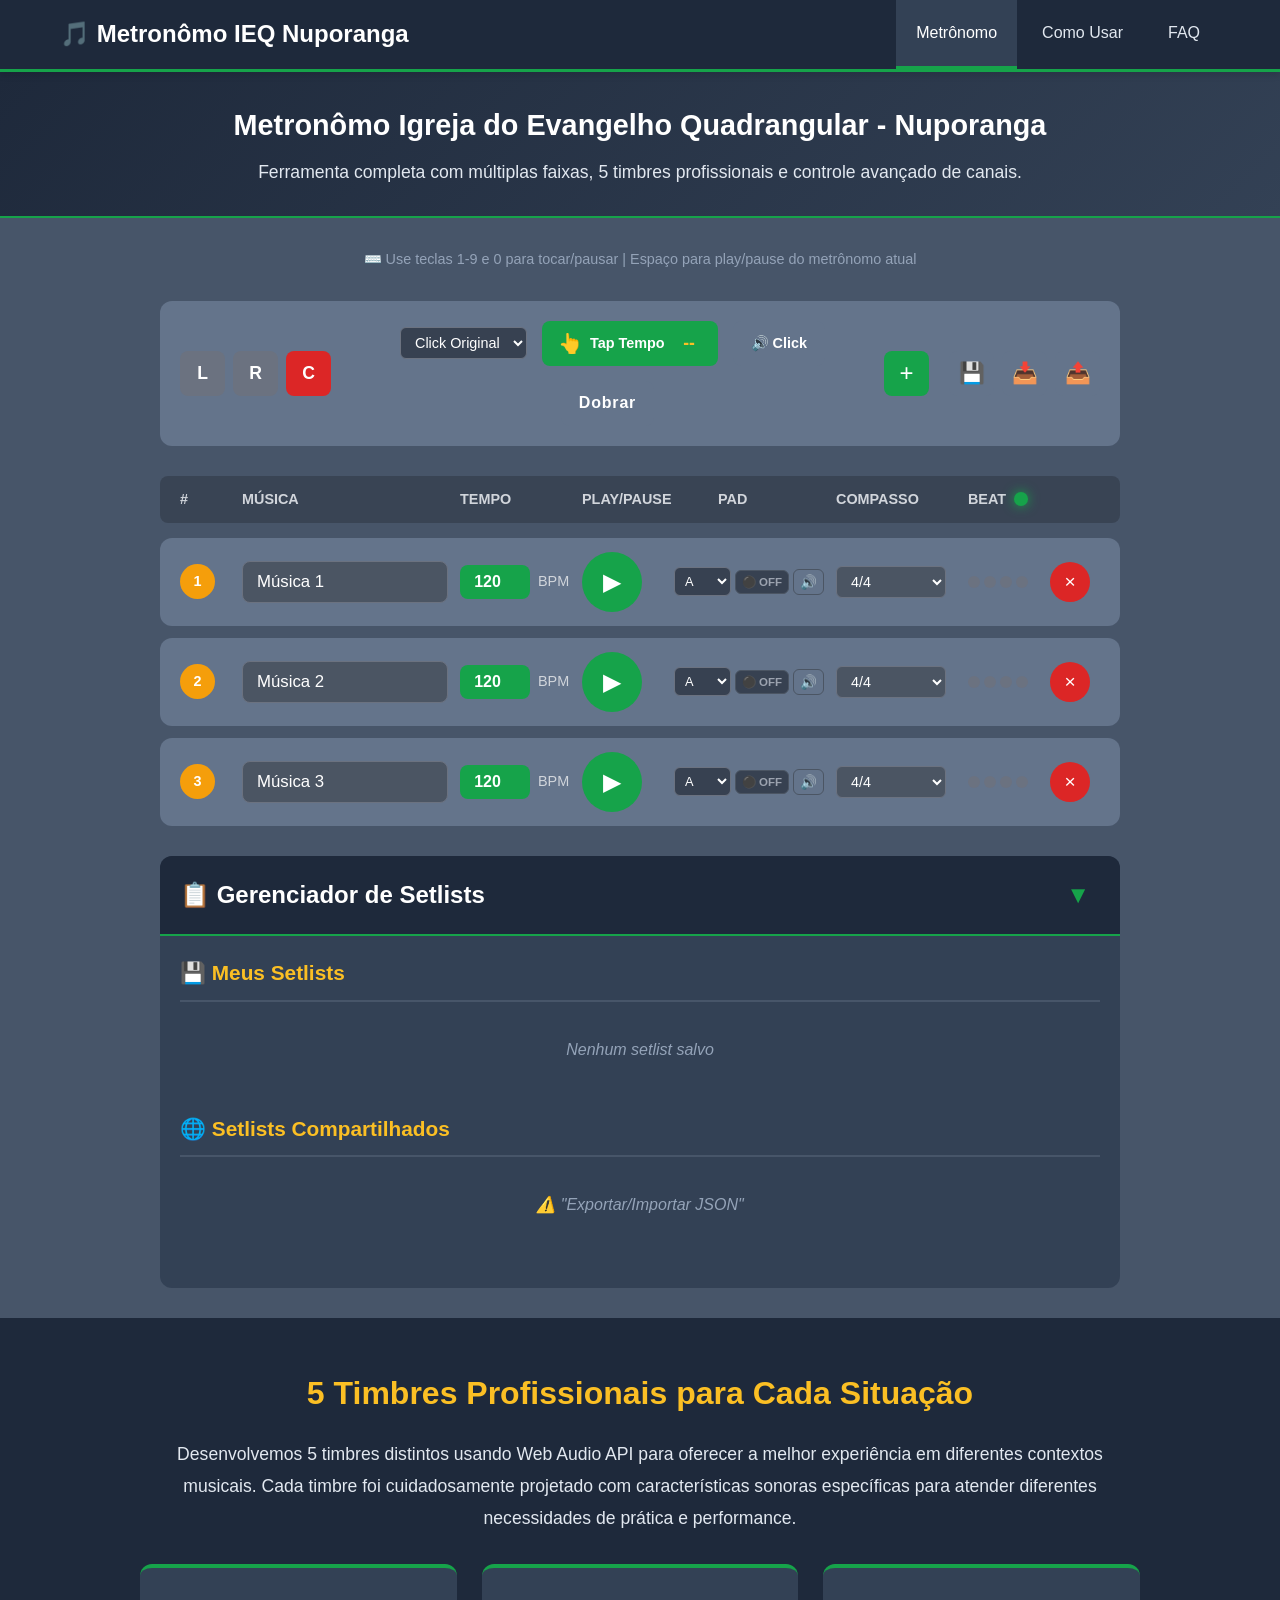
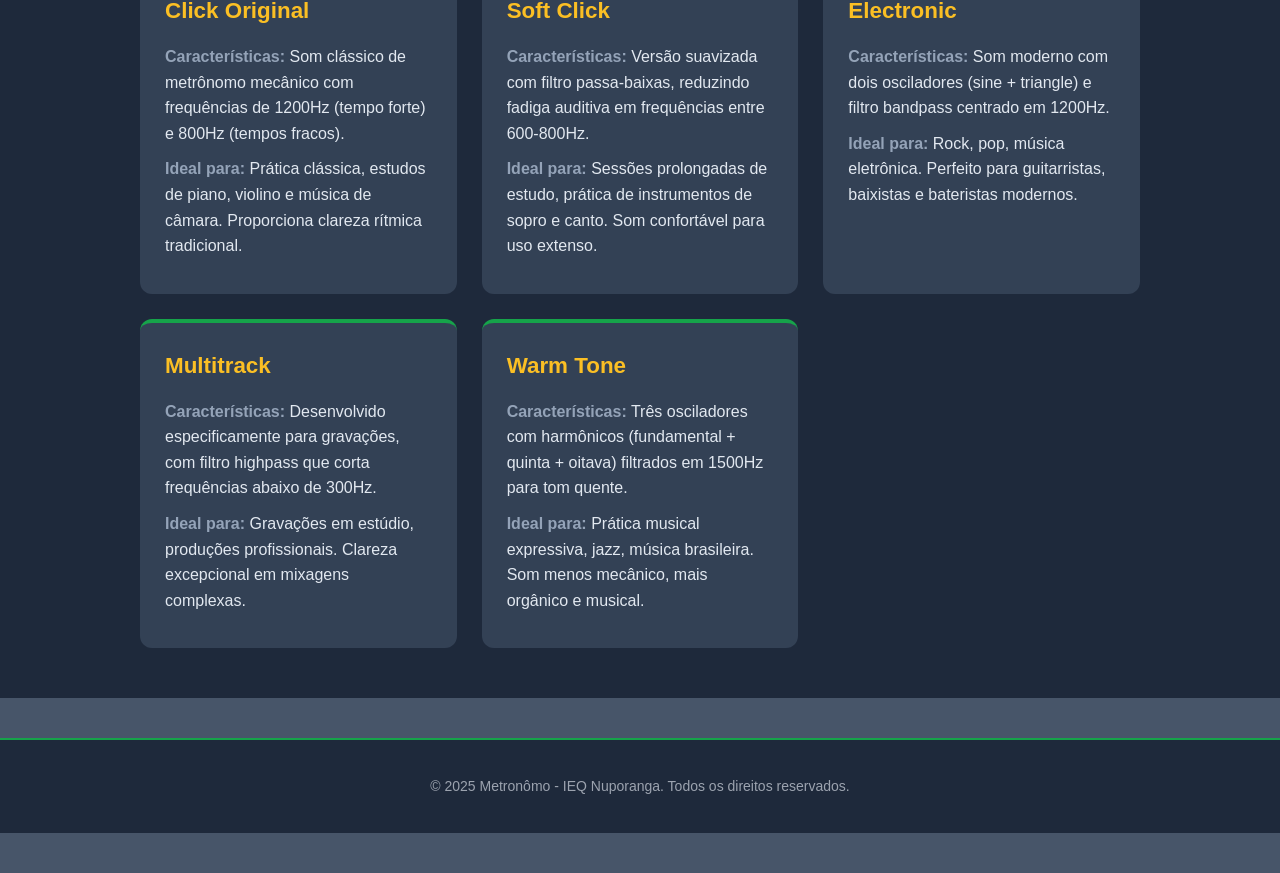
==== metronomo/index.html @ aaa375e0 "Add files via upload" ====
<!DOCTYPE html>
<html lang="pt-BR">
<head>
    <meta charset="UTF-8">
    <meta name="viewport" content="width=device-width, initial-scale=1.0">
    
    <!-- SEO Meta Tags OTIMIZADAS -->
    <title>Metrônomo IEQ Nuporanga</title>
    <meta name="description" content="Metronomo para o uso na igreja do evangelho quadrangular de Nuporanga.">
    <meta name="keywords" content="IEQ Nuporanga, Metronomo Nuporanga, Gabriel Schmeisk">
    <meta name="author" content="Gabriel Schmeisk">
    <meta name="robots" content="index, follow, max-image-preview:large, max-snippet:-1, max-video-preview:-1">
    
    <!-- Canonical URL -->
    <link rel="canonical" href="https://www.otimizandooaltar.com/metronomo">
    
    <!-- Hreflang para português -->
    <link rel="alternate" hreflang="pt-br" href="https://www.otimizandooaltar.com/metronomo">
    <link rel="alternate" hreflang="pt" href="https://www.otimizandooaltar.com/metronomo">
    <link rel="alternate" hreflang="x-default" href="https://www.otimizandooaltar.com/metronomo">
    
    <!-- Open Graph - Otimizado -->
    <meta property="og:type" content="website">
    <meta property="og:url" content="https://www.otimizandooaltar.com/metronomo">
    <meta property="og:site_name" content="Metrônomo | IEQ Nuporanga">
    <meta property="og:title" content="Metrônomo | IEQ Nuporanga">
    <meta property="og:description" content="Metronomo para o uso na igreja do evangelho quadrangular de Nuporanga.">
    <meta property="og:locale" content="pt_BR">
    
    <!-- Twitter Card -->
    <meta name="twitter:card" content="summary_large_image">
    <meta name="twitter:title" content="Metrônomo Online Grátis - Profissional | Metronome List">
    <meta name="twitter:description" content="Metronomo para o uso na igreja do evangelho quadrangular de Nuporanga.">
    

    
    <!-- Preload Critical Resources -->
    <link rel="preload" href="style.css" as="style">
    <link rel="preload" href="script.js" as="script">
    <link rel="stylesheet" href="style.css">
    
    <!-- DNS Prefetch -->
    <link rel="dns-prefetch" href="https://pagead2.googlesyndication.com">
    
    <!-- Structured Data - WebApplication Schema -->
    <script type="application/ld+json">
	{
	  "@context": "https://schema.org",
	  "@type": "WebApplication",
	  "name": "Metrônomo | IEQ Nuporanga",
	  "alternateName": "Metrônomo Online IEQ Nuporanga",
	  "url": "https://www.otimizandooaltar.com/metronomo",
	  "description": "Metrônomo online para uso na Igreja do Evangelho Quadrangular de Nuporanga. Ferramenta prática com múltiplos timbres, controle de BPM e recursos avançados para músicos e ministérios de louvor.",
	  "applicationCategory": "MultimediaApplication",
	  "operatingSystem": "Any",
	  "offers": {
		"@type": "Offer",
		"price": "0",
		"priceCurrency": "BRL"
	  },
	  "featureList": [
		"Múltiplos timbres de metrônomo",
		"Suporte a múltiplos canais",
		"Controle estéreo L/R/C",
		"BPM ajustável",
		"Tap Tempo integrado",
		"Uso em ministérios de louvor e prática musical"
	  ],
	  "inLanguage": "pt-BR",
	  "browserRequirements": "Requer JavaScript e HTML5",
	  "softwareVersion": "2.0",
	  "datePublished": "2024-01-01",
	  "dateModified": "2025-01-29",
	  "publisher": {
		"@type": "Organization",
		"name": "IEQ Nuporanga"
	  }
	}
    </script>
    
    <!-- Structured Data - Organization Schema -->
    <script type="application/ld+json">
	{
	  "@context": "https://schema.org",
	  "@type": "Organization",
	  "name": "IEQ Nuporanga",
	  "alternateName": "Metrônomo IEQ Nuporanga",
	  "url": "https://www.otimizandooaltar.com/metronomo",
	  "description": "Ferramenta de metrônomo online desenvolvida para uso na Igreja do Evangelho Quadrangular de Nuporanga, voltada para apoio musical e ministério de louvor.",
	  "sameAs": [
		"https://github.com/GabrielSchmeisk"
	  ],
	  "contactPoint": {
		"@type": "ContactPoint",
		"contactType": "Suporte técnico",
		"availableLanguage": ["pt-BR", "Portuguese"]
	  }
	}
    </script>
    

    <!-- Favicon -->
    <link rel="icon" href="data:image/svg+xml,<svg xmlns='http://www.w3.org/2000/svg' viewBox='0 0 100 100'><path d='M35 95 L65 95 L50 15 Z' fill='%23654321' stroke='%23000' stroke-width='3'/><line x1='50' y1='20' x2='70' y2='55' stroke='%23ff0000' stroke-width='5' stroke-linecap='round'/><circle cx='50' cy='55' r='6' fill='%23000'/><rect x='30' y='90' width='40' height='8' rx='2' fill='%238b4513'/></svg>">
</head>

<body>
    <!-- Menu de Navegação -->
    <nav class="main-nav">
        <div class="nav-container">
            <div class="nav-logo">
                <h1>🎵 Metronômo IEQ Nuporanga</h1>
            </div>
            <ul class="nav-menu">
                <li><a href="index.html" class="active">Metrônomo</a></li>              
                <li><a href="como-usar.html">Como Usar</a></li>
                <li><a href="faq.html">FAQ</a></li>
            </ul>
            <button class="nav-toggle" onclick="toggleMenu()">☰</button>
        </div>
    </nav>

    <!-- Banner Introdutório Expandido -->
    <div class="intro-banner">
        <div class="intro-content">
            <h2>Metronômo Igreja do Evangelho Quadrangular - Nuporanga</h2>
            <p>Ferramenta completa com múltiplas faixas, 5 timbres profissionais e controle avançado de canais. </p>
        </div>
    </div>

    
    <!-- Aplicação do Metrônomo -->
    <div class="container">
        <div class="header">
            <div class="subtitle">
                ⌨️ Use teclas 1-9 e 0 para tocar/pausar | Espaço para play/pause do metrônomo atual
            </div>
        </div>

        <div class="global-controls">
            <div class="channel-section">
                <div class="channel-buttons">
                    <button class="channel-btn inactive" onclick="setGlobalChannel('L')">L</button>
                    <button class="channel-btn inactive" onclick="setGlobalChannel('R')">R</button>
                    <button class="channel-btn active" onclick="setGlobalChannel('C')">C</button>
                </div>
            </div>

            <div class="audio-section">
                <div class="timbre-section">
                    <span style="color: #9ca3af;"></span>
                    <select id="timbreSelect" class="timbre-select" onchange="changeTimbre(this.value)">
                        <option value="click">Click Original</option>
                        <option value="soft">Soft Click</option>
                        <option value="electronic">Electronic</option>
                        <option value="multitrack">Multitrack</option>
                        <option value="warm">Warm Tone</option>
                    </select>
                </div>
                
                <div class="tap-tempo-section">
                    <button class="tap-tempo-btn" id="tapTempoBtn" onclick="tapTempo()">
                        <span class="tap-icon">👆</span>
                        <span class="tap-label">Tap Tempo</span>
                        <span class="tap-bpm" id="tapBpmDisplay">--</span>
                    </button>
                </div>

                <div class="mute-click-section">
                    <button class="mute-click-btn" id="clickMuteBtn"
                            onclick="toggleClickMute()"
                            title="Mutar o click">
                        🔊 Click
                    </button>
                </div>

                <div class="double-click-section">
                    <button class="double-click-btn" id="doubleClickBtn"
                            onclick="toggleDoubleClick()"
                            title="Double Click: dobra o BPM de todos os metrônomos">
                        Dobrar
                    </button>
                </div>
            </div>

            

            <button class="add-btn" onclick="addMetronome()" title="Adicionar novo metrônomo">+</button>
            
            <div class="save-buttons">
                <button class="save-btn" onclick="saveSetlist()" title="Salvar setlist">💾</button>
                <!--<button class="share-btn" onclick="shareSetlist()" title="Compartilhar setlist">🌐</button>-->
                <button class="export-btn" onclick="exportSetlist()" title="Exportar JSON">📥</button>
                <button class="import-btn" onclick="importSetlist()" title="Importar JSON">📤</button>
            </div>
        </div>

        <div class="metronome-header">
            <div>#</div>
            <div>MÚSICA</div>
            <div>TEMPO</div>
            <div>PLAY/PAUSE</div>
            <div style="padding-left: 44px;">PAD</div>
            <div>COMPASSO</div>
            <div class="beat-header-container">
                <span>BEAT</span>
                <button class="global-accent-toggle enabled" 
                        id="globalAccentToggle"
                        onclick="toggleGlobalAccent()"
                        title="Desabilitar acentuação global">
                </button>
            </div>
            <div></div>
        </div>

        <div id="metronomeList"></div>
        
        <!-- Gerenciador de Setlists -->
        <div class="setlist-manager">
            <div class="setlist-header">
                <h2>📋 Gerenciador de Setlists</h2>
                <button class="toggle-setlists" onclick="toggleSetlistManager()">▼</button>
            </div>
            <div id="setlistManager" class="setlist-content"></div>
        </div>
    </div>



    <!-- Seção Sobre Timbres -->
    <div class="timbres-section">
        <div class="timbres-container">
            <h2>5 Timbres Profissionais para Cada Situação</h2>
            <p>Desenvolvemos 5 timbres distintos usando Web Audio API para oferecer a melhor experiência em diferentes contextos musicais. Cada timbre foi cuidadosamente projetado com características sonoras específicas para atender diferentes necessidades de prática e performance.</p>
            
            <div class="timbres-grid">
                <div class="timbre-card">
                    <h3>Click Original</h3>
                    <p><strong>Características:</strong> Som clássico de metrônomo mecânico com frequências de 1200Hz (tempo forte) e 800Hz (tempos fracos).</p>
                    <p><strong>Ideal para:</strong> Prática clássica, estudos de piano, violino e música de câmara. Proporciona clareza rítmica tradicional.</p>
                </div>
                
                <div class="timbre-card">
                    <h3>Soft Click</h3>
                    <p><strong>Características:</strong> Versão suavizada com filtro passa-baixas, reduzindo fadiga auditiva em frequências entre 600-800Hz.</p>
                    <p><strong>Ideal para:</strong> Sessões prolongadas de estudo, prática de instrumentos de sopro e canto. Som confortável para uso extenso.</p>
                </div>
                
                <div class="timbre-card">
                    <h3>Electronic</h3>
                    <p><strong>Características:</strong> Som moderno com dois osciladores (sine + triangle) e filtro bandpass centrado em 1200Hz.</p>
                    <p><strong>Ideal para:</strong> Rock, pop, música eletrônica. Perfeito para guitarristas, baixistas e bateristas modernos.</p>
                </div>
                
                <div class="timbre-card">
                    <h3>Multitrack</h3>
                    <p><strong>Características:</strong> Desenvolvido especificamente para gravações, com filtro highpass que corta frequências abaixo de 300Hz.</p>
                    <p><strong>Ideal para:</strong> Gravações em estúdio, produções profissionais. Clareza excepcional em mixagens complexas.</p>
                </div>
                
                <div class="timbre-card">
                    <h3>Warm Tone</h3>
                    <p><strong>Características:</strong> Três osciladores com harmônicos (fundamental + quinta + oitava) filtrados em 1500Hz para tom quente.</p>
                    <p><strong>Ideal para:</strong> Prática musical expressiva, jazz, música brasileira. Som menos mecânico, mais orgânico e musical.</p>
                </div>
            </div>
        </div>
    </div>

    <footer>
        <p>© 2025 Metronômo - IEQ Nuporanga. Todos os direitos reservados.</p>

    </footer>

    <script data-cfasync="false" src="/cdn-cgi/scripts/5c5dd728/cloudflare-static/email-decode.min.js"></script><script src="script.js"></script>
    <script>
        function toggleMenu() {
            const navMenu = document.querySelector('.nav-menu');
            navMenu.classList.toggle('active');
        }
        
        function toggleSetlistManager() {
            const content = document.getElementById('setlistManager');
            const button = document.querySelector('.toggle-setlists');
            if (content.style.display === 'none') {
                content.style.display = 'block';
                button.textContent = '▼';
            } else {
                content.style.display = 'none';
                button.textContent = '▶';
            }
        }


        // Scroll Animations
        function initScrollAnimations() {
            const observerOptions = {
                threshold: 0.15,
                rootMargin: '0px 0px -50px 0px'
            };

            const observer = new IntersectionObserver((entries) => {
                entries.forEach(entry => {
                    if (entry.isIntersecting) {
                        entry.target.classList.add('animate-in');
                        
                        // Para elementos com classe scroll-animate, adiciona a animação específica
                        if (entry.target.classList.contains('fade-in-element')) {
                            entry.target.classList.add('fade-in');
                        }
                        if (entry.target.classList.contains('slide-left-element')) {
                            entry.target.classList.add('slide-left');
                        }
                        if (entry.target.classList.contains('slide-right-element')) {
                            entry.target.classList.add('slide-right');
                        }
                        if (entry.target.classList.contains('scale-up-element')) {
                            entry.target.classList.add('scale-up');
                        }
                        
                        // Não observar mais depois de animar
                        observer.unobserve(entry.target);
                    }
                });
            }, observerOptions);

            // Observar seções principais
            const animateElements = [
                '.educational-content',
                '.benefit-card',
                '.why-use-section',
                '.support-section',
                '.timbres-section',
                '.timbre-card',
                '.quick-link-card'
            ];

            animateElements.forEach(selector => {
                const elements = document.querySelectorAll(selector);
                elements.forEach((el, index) => {
                    el.classList.add('scroll-animate');
                    
                    // Definir tipo de animação baseado no elemento
                    if (selector === '.benefit-card' || selector === '.quick-link-card') {
                        el.classList.add('scale-up-element');
                        el.classList.add(`delay-${(index % 4) + 1}`);
                    } else if (selector === '.timbre-card') {
                        el.classList.add('fade-in-element');
                        el.classList.add(`delay-${(index % 5) + 1}`);
                    } else {
                        el.classList.add('fade-in-element');
                    }
                    
                    observer.observe(el);
                });
            });

            // Observar seções completas
            const sections = document.querySelectorAll('.educational-content, .why-use-section, .timbres-section');
            sections.forEach(section => {
                section.classList.add('scroll-animate', 'fade-in-element');
                observer.observe(section);
            });
        }

        // Inicializar animações quando página carregar
        window.addEventListener('load', initScrollAnimations);
    </script>


</body>
</html>
---- metronomo/style.css ----
/* Animações de Scroll */
@keyframes fadeIn {
    from {
        opacity: 0;
        transform: translateY(30px);
    }
    to {
        opacity: 1;
        transform: translateY(0);
    }
}

@keyframes slideInLeft {
    from {
        opacity: 0;
        transform: translateX(-50px);
    }
    to {
        opacity: 1;
        transform: translateX(0);
    }
}

@keyframes slideInRight {
    from {
        opacity: 0;
        transform: translateX(50px);
    }
    to {
        opacity: 1;
        transform: translateX(0);
    }
}

@keyframes scaleUp {
    from {
        opacity: 0;
        transform: scale(0.9);
    }
    to {
        opacity: 1;
        transform: scale(1);
    }
}

/* Classes para elementos animados */
.scroll-animate {
    opacity: 0;
}

.scroll-animate.animate-in {
    animation-fill-mode: forwards;
}

.fade-in {
    animation: fadeIn 0.8s ease-out forwards;
}

.slide-left {
    animation: slideInLeft 0.8s ease-out forwards;
}

.slide-right {
    animation: slideInRight 0.8s ease-out forwards;
}

.scale-up {
    animation: scaleUp 0.6s ease-out forwards;
}

/* Delays para efeito stagger */
.delay-1 { animation-delay: 0.1s; }
.delay-2 { animation-delay: 0.2s; }
.delay-3 { animation-delay: 0.3s; }
.delay-4 { animation-delay: 0.4s; }
.delay-5 { animation-delay: 0.5s; }

/* Aplicar animações aos elementos */
.intro-banner {
    animation: fadeIn 0.8s ease-out;
}

.educational-content {
    opacity: 0;
}

.why-use-section {
    opacity: 0;
}

.support-section {
    opacity: 0;
}

.benefit-card {
    opacity: 0;
}

.timbres-section {
    opacity: 0;
}

.timbre-card {
    opacity: 0;
}

.quick-link-card {
    opacity: 0;
}

* {
    margin: 0;
    padding: 0;
    box-sizing: border-box;
}

body {
    font-family: -apple-system, BlinkMacSystemFont, 'Segoe UI', Roboto, sans-serif;
    background: #475569;
    color: white;
    min-height: 100vh;
    line-height: 1.6;
}

/* Menu de Navegação */
.main-nav {
    background: #1e293b;
    border-bottom: 3px solid #16a34a;
    position: sticky;
    top: 0;
    z-index: 1000;
    box-shadow: 0 4px 6px rgba(0,0,0,0.1);
}

.nav-container {
    max-width: 1200px;
    margin: 0 auto;
    padding: 0 20px;
    display: flex;
    justify-content: space-between;
    align-items: center;
}

.nav-logo h1 {
    font-size: 1.5rem;
    font-weight: 600;
    padding: 15px 0;
}

.nav-menu {
    display: flex;
    list-style: none;
    gap: 5px;
}

.nav-menu li a {
    color: #e2e8f0;
    text-decoration: none;
    padding: 20px 20px;
    display: block;
    transition: all 0.3s;
    border-bottom: 3px solid transparent;
}

.nav-menu li a:hover {
    background: #334155;
    color: #fff;
}

.nav-menu li a.active {
    border-bottom-color: #16a34a;
    color: #fff;
    background: #334155;
}

.nav-toggle {
    display: none;
    background: none;
    border: none;
    color: white;
    font-size: 1.8rem;
    cursor: pointer;
    padding: 10px;
}

/* Banner Introdutório */
.intro-banner {
    background: linear-gradient(135deg, #1e293b 0%, #334155 100%);
    padding: 30px 20px;
    border-bottom: 2px solid #16a34a;
}

.intro-content {
    max-width: 1000px;
    margin: 0 auto;
    text-align: center;
}

.intro-content h2 {
    font-size: 1.8rem;
    margin-bottom: 10px;
    color: #fff;
}

.intro-content p {
    font-size: 1.1rem;
    color: #e2e8f0;
}

.learn-more {
    color: #fbbf24;
    text-decoration: none;
    font-weight: 600;
}

.learn-more:hover {
    text-decoration: underline;
}

/* Conteúdo Educacional */
.educational-content {
    background: #334155;
    padding: 50px 20px;
    border-bottom: 2px solid #16a34a;
}

.edu-container {
    max-width: 1000px;
    margin: 0 auto;
}

.edu-container h2 {
    color: #fbbf24;
    font-size: 2rem;
    margin-bottom: 20px;
    text-align: center;
}

.edu-container p {
    color: #e2e8f0;
    font-size: 1.1rem;
    line-height: 1.8;
    margin-bottom: 20px;
    text-align: justify;
}

.benefits-grid {
    display: grid;
    grid-template-columns: repeat(auto-fit, minmax(250px, 1fr));
    gap: 25px;
    margin-top: 40px;
}

.benefit-card {
    background: #475569;
    padding: 25px;
    border-radius: 12px;
    border-left: 4px solid #16a34a;
    transition: transform 0.3s;
}

.benefit-card:hover {
    transform: translateY(-5px);
}

.benefit-card h3 {
    color: #fbbf24;
    font-size: 1.3rem;
    margin-bottom: 10px;
}

.benefit-card p {
    color: #e2e8f0;
    font-size: 1rem;
    text-align: left;
}

/* Seção "Por Que Usar" */
.why-use-section {
    background: #1e293b;
    padding: 50px 20px;
    border-top: 2px solid #16a34a;
}

.why-use-section .edu-container h2 {
    color: #fbbf24;
}

.why-use-section .benefit-card {
    background: #334155;
}

/* Container Principal */
.container {
    max-width: 1000px;
    margin: 0 auto;
    padding: 30px 20px;
}

.header {
    text-align: center;
    margin-bottom: 30px;
}

.header h1, .header h2 {
    color: white;
    font-size: 2rem;
    font-weight: 300;
    margin-bottom: 15px;
}

.header .subtitle {
    color: #94a3b8;
    font-size: 0.9rem;
    margin-bottom: 30px;
}

/* Controles Globais */
.global-controls {
    background: #64748b;
    border-radius: 12px;
    padding: 20px;
    margin-bottom: 30px;
    display: flex;
    justify-content: space-between;
    align-items: center;
    gap: 20px;
    flex-wrap: wrap;
}

.channel-section {
    display: flex;
    align-items: center;
    gap: 15px;
}

.channel-label {
    color: #e2e8f0;
    font-weight: 500;
    font-size: 1rem;
}

.channel-buttons {
    display: flex;
    gap: 8px;
}

.channel-btn {
    width: 45px;
    height: 45px;
    border: none;
    border-radius: 8px;
    color: white;
    font-weight: bold;
    font-size: 1.1rem;
    cursor: pointer;
    transition: all 0.2s;
}

.channel-btn.inactive {
    background: #6b7280;
}

.channel-btn.inactive:hover {
    background: #9ca3af;
}

.channel-btn.active {
    background: #dc2626;
}

.audio-section {
    display: flex;
    align-items: center;
    gap: 15px;
    flex: 1;
    justify-content: center;
    flex-wrap: wrap;
}

.timbre-section {
    display: flex;
    align-items: center;
    gap: 10px;
}

.timbre-select {
    background: #374151;
    color: white;
    border: 1px solid #6b7280;
    border-radius: 6px;
    padding: 6px 10px;
    font-size: 0.9rem;
    cursor: pointer;
}

.timbre-select:focus {
    outline: none;
    border-color: #3b82f6;
}

/* Tap Tempo */
.tap-tempo-section {
    display: flex;
    align-items: center;
}

.tap-tempo-btn {
    background: #16a34a !important;
    color: white !important;
    border: none !important;
    border-radius: 8px !important;
    padding: 10px 16px !important;
    cursor: pointer;
    display: flex;
    align-items: center;
    gap: 8px;
    transition: all 0.2s;
    font-size: 0.9rem;
    font-weight: 600;
    height: 45px;
}

.tap-tempo-btn:hover {
    background: #15803d !important;
    transform: scale(1.02);
}

.tap-tempo-btn:active {
    transform: scale(0.98);
}

.tap-icon {
    font-size: 1.2rem;
    line-height: 1;
}

.tap-label {
    font-size: 0.9rem;
    font-weight: 600;
    color: white;
    white-space: nowrap;
}

.tap-bpm {
    font-size: 1.1rem;
    font-weight: bold;
    color: #fbbf24;
    min-width: 25px;
    text-align: center;
    margin-left: 4px;
}

.volume-section {
    display: flex;
    align-items: center;
    gap: 10px;
}

.volume-slider {
    width: 80px;
    height: 6px;
    border-radius: 3px;
    background: #374151;
    outline: none;
    cursor: pointer;
}

.volume-slider::-webkit-slider-thumb {
    appearance: none;
    width: 16px;
    height: 16px;
    border-radius: 50%;
    background: #16a34a;
    cursor: pointer;
}

.volume-slider::-moz-range-thumb {
    width: 16px;
    height: 16px;
    border-radius: 50%;
    background: #16a34a;
    cursor: pointer;
    border: none;
}

.add-btn {
    background: #16a34a;
    color: white;
    border: none;
    border-radius: 8px;
    width: 45px;
    height: 45px;
    font-size: 1.5rem;
    cursor: pointer;
    transition: all 0.2s;
}

.add-btn:hover {
    background: #15803d;
    transform: scale(1.05);
}

/* Botões de Salvar/Compartilhar */
.save-buttons {
    display: flex;
    gap: 8px;
}

.save-btn, .share-btn, .export-btn, .import-btn {
    background: #64748b;
    color: white;
    border: none;
    border-radius: 8px;
    width: 45px;
    height: 45px;
    font-size: 1.3rem;
    cursor: pointer;
    transition: all 0.2s;
}

.save-btn:hover {
    background: #3b82f6;
    transform: scale(1.05);
}

.share-btn:hover {
    background: #8b5cf6;
    transform: scale(1.05);
}

.export-btn:hover {
    background: #f59e0b;
    transform: scale(1.05);
}

.import-btn:hover {
    background: #10b981;
    transform: scale(1.05);
}

/* Gerenciador de Setlists */
.setlist-manager {
    background: #334155;
    border-radius: 12px;
    margin-top: 30px;
    overflow: hidden;
}

.setlist-header {
    display: flex;
    justify-content: space-between;
    align-items: center;
    padding: 20px;
    background: #1e293b;
    border-bottom: 2px solid #16a34a;
    cursor: pointer;
}

.setlist-header h2 {
    color: #fff;
    font-size: 1.5rem;
    margin: 0;
}

.toggle-setlists {
    background: none;
    border: none;
    color: #16a34a;
    font-size: 1.5rem;
    cursor: pointer;
    padding: 5px 10px;
    transition: transform 0.3s;
}

.toggle-setlists:hover {
    transform: scale(1.2);
}

.setlist-content {
    padding: 20px;
}

.setlist-section {
    margin-bottom: 30px;
}

.setlist-section h3 {
    color: #fbbf24;
    font-size: 1.3rem;
    margin-bottom: 15px;
    padding-bottom: 10px;
    border-bottom: 2px solid #475569;
}

.empty-message {
    color: #94a3b8;
    font-style: italic;
    text-align: center;
    padding: 20px;
}

.setlist-item {
    background: #475569;
    padding: 15px;
    border-radius: 8px;
    margin-bottom: 10px;
    display: flex;
    justify-content: space-between;
    align-items: center;
    transition: all 0.3s;
    border-left: 4px solid #16a34a;
}

.setlist-item.shared {
    border-left-color: #8b5cf6;
}

.setlist-item:hover {
    background: #64748b;
    transform: translateX(5px);
}

.setlist-info {
    flex: 1;
}

.setlist-info strong {
    color: #fff;
    display: block;
    font-size: 1.1rem;
    margin-bottom: 5px;
}

.setlist-info small {
    color: #94a3b8;
    font-size: 0.85rem;
}

.setlist-actions {
    display: flex;
    gap: 8px;
}

.btn-load {
    background: #16a34a;
    color: white;
    border: none;
    padding: 8px 16px;
    border-radius: 6px;
    cursor: pointer;
    font-weight: 600;
    transition: all 0.2s;
}

.btn-load:hover {
    background: #22c55e;
    transform: scale(1.05);
}

.btn-delete {
    background: #dc2626;
    color: white;
    border: none;
    width: 32px;
    height: 32px;
    border-radius: 50%;
    cursor: pointer;
    font-size: 1.2rem;
    font-weight: bold;
    transition: all 0.2s;
}

.btn-delete:hover {
    background: #b91c1c;
    transform: scale(1.1);
}

/* Metrônomos */
.metronome-header {
    display: grid;
    grid-template-columns: 50px 2fr 110px 80px 150px 110px 80px 50px;
    gap: 12px;
    padding: 12px 20px;
    background: rgba(0,0,0,0.2);
    border-radius: 8px;
    margin-bottom: 15px;
    font-weight: 600;
    color: #d1d5db;
    font-size: 0.9rem;
}

.beat-header-container {
    display: flex;
    align-items: center;
    justify-content: center;
    gap: 8px;
}

.global-accent-toggle {
    width: 14px;
    height: 14px;
    border: none;
    border-radius: 50%;
    cursor: pointer;
    transition: all 0.3s ease;
    flex-shrink: 0;
}

.global-accent-toggle.enabled {
    background: #16a34a;
    box-shadow: 0 0 12px #16a34a;
}

.global-accent-toggle.disabled {
    background: #f59e0b;
    box-shadow: 0 0 12px #f59e0b;
}

.global-accent-toggle:hover {
    transform: scale(1.1);
    box-shadow: 0 0 16px currentColor;
}

.global-accent-toggle:active {
    transform: scale(1.0);
}

.metronome-item {
    display: grid;
    grid-template-columns: 50px 2fr 110px 80px 150px 110px 80px 50px;
    gap: 12px;
    padding: 14px 20px;
    background: #64748b;
    border-radius: 12px;
    margin-bottom: 12px;
    align-items: center;
    transition: all 0.2s;
    position: relative;
}

/* Desktop: wrappers invisíveis — cada filho participa do grid normalmente */
.controls-row {
    display: contents;
}

.name-row {
    display: contents;
}

.remove-cell {
    display: contents;
}

.metronome-item.playing {
    background: #1e3a2e;
    border-left: 4px solid #16a34a;
}

.item-number {
    width: 35px;
    height: 35px;
    border-radius: 50%;
    background: #f59e0b;
    color: white;
    display: flex;
    align-items: center;
    justify-content: center;
    font-weight: bold;
    font-size: 0.9rem;
}

.music-input {
    background: #4b5563;
    border: 1px solid #6b7280;
    border-radius: 8px;
    color: white;
    padding: 10px 14px;
    font-size: 1.05rem;
    font-weight: 500;
    width: 100%;
}

.music-input:focus {
    outline: none;
    border-color: #3b82f6;
    background: #374151;
}

.music-input::placeholder {
    color: #9ca3af;
}

.bmp-container {
    display: flex;
    align-items: center;
    gap: 8px;
}

.bpm-input {
    background: #16a34a;
    border: none;
    border-radius: 8px;
    color: white;
    padding: 8px 12px;
    font-size: 1rem;
    font-weight: bold;
    text-align: center;
    width: 70px;
}

.bpm-input:focus {
    outline: none;
    background: #15803d;
}

.bpm-label {
    color: #d1d5db;
    font-size: 0.9rem;
}

.play-btn {
    width: 60px;
    height: 60px;
    border: none;
    border-radius: 50%;
    cursor: pointer;
    display: flex;
    align-items: center;
    justify-content: center;
    font-size: 1.5rem;
    transition: all 0.2s;
}

.play-btn.play {
    background: #16a34a;
    color: white;
}

.play-btn.pause {
    background: #dc2626;
    color: white;
}

.play-btn:hover {
    transform: scale(1.05);
}

.time-select {
    background: #4b5563;
    border: 1px solid #6b7280;
    border-radius: 6px;
    color: white;
    padding: 6px 10px;
    font-size: 0.9rem;
    width: 100%;
}

.time-select:focus {
    outline: none;
    border-color: #3b82f6;
}

.beat-indicators {
    display: flex;
    gap: 4px;
    justify-content: center;
}

.beat-dot {
    width: 12px;
    height: 12px;
    border-radius: 50%;
    background: #6b7280;
    transition: all 0.2s;
}

.beat-dot.active {
    background: #16a34a;
    box-shadow: 0 0 8px #16a34a;
}

.beat-dot.accent {
    background: #f59e0b;
    box-shadow: 0 0 8px #f59e0b;
}

.remove-btn {
    width: 40px;
    height: 40px;
    border: none;
    border-radius: 50%;
    background: #dc2626;
    color: white;
    cursor: pointer;
    font-size: 1.2rem;
    transition: all 0.2s;
}

.remove-btn:hover {
    background: #b91c1c;
    transform: scale(1.1);
}

/* Links Rápidos */
.quick-links {
    background: #334155;
    padding: 40px 20px;
    margin-top: 40px;
}

.quick-links-container {
    max-width: 1000px;
    margin: 0 auto;
    display: grid;
    grid-template-columns: repeat(auto-fit, minmax(280px, 1fr));
    gap: 25px;
}

.quick-link-card {
    background: #475569;
    padding: 25px;
    border-radius: 12px;
    border-left: 4px solid #16a34a;
    transition: transform 0.3s;
}

.quick-link-card:hover {
    transform: translateY(-5px);
}

.quick-link-card h3 {
    color: #fbbf24;
    margin-bottom: 10px;
    font-size: 1.3rem;
}

.quick-link-card p {
    color: #e2e8f0;
    margin-bottom: 15px;
}

.btn-link {
    display: inline-block;
    color: #16a34a;
    text-decoration: none;
    font-weight: 600;
    transition: color 0.3s;
}

.btn-link:hover {
    color: #22c55e;
}

/* Páginas de Conteúdo */
.content-page {
    max-width: 1000px;
    margin: 0 auto;
    padding: 40px 20px;
}

.content-header {
    text-align: center;
    margin-bottom: 40px;
    padding-bottom: 20px;
    border-bottom: 3px solid #16a34a;
}

.content-header h1 {
    font-size: 2.5rem;
    margin-bottom: 10px;
    color: #fff;
}

.content-header .subtitle {
    font-size: 1.2rem;
    color: #94a3b8;
}

.content-section {
    background: #334155;
    padding: 30px;
    border-radius: 12px;
    margin-bottom: 30px;
}

.content-section h2 {
    color: #fbbf24;
    font-size: 2rem;
    margin-bottom: 20px;
    padding-bottom: 10px;
    border-bottom: 2px solid #16a34a;
}

.content-section h3 {
    color: #94a3b8;
    font-size: 1.5rem;
    margin: 25px 0 15px 0;
}

.content-section h4 {
    color: #fbbf24;
    font-size: 1.2rem;
    margin: 20px 0 10px 0;
}

.content-section p {
    color: #e2e8f0;
    margin-bottom: 15px;
    font-size: 1.05rem;
}

.content-section ul,
.content-section ol {
    color: #e2e8f0;
    margin: 15px 0 15px 30px;
}

.content-section li {
    margin-bottom: 10px;
    font-size: 1.05rem;
}

.content-section strong {
    color: #fbbf24;
}

.content-section a {
    color: #16a34a;
    text-decoration: none;
}

.content-section a:hover {
    text-decoration: underline;
}

/* Boxes de Passos */
.step-box {
    background: #475569;
    padding: 20px;
    border-radius: 8px;
    margin-bottom: 20px;
    border-left: 4px solid #16a34a;
}

.step-box h3 {
    color: #fbbf24;
    margin-bottom: 10px;
}

/* Detalhes de Recursos */
.feature-detail {
    background: #475569;
    padding: 20px;
    border-radius: 8px;
    margin-bottom: 20px;
}

.feature-detail h3 {
    color: #fbbf24;
    margin-bottom: 15px;
}

/* Atalhos de Teclado */
.keyboard-shortcuts {
    background: #475569;
    padding: 20px;
    border-radius: 8px;
    margin: 20px 0;
}

.shortcut-item {
    display: flex;
    align-items: center;
    gap: 20px;
    padding: 10px 0;
    border-bottom: 1px solid #64748b;
}

.shortcut-item:last-child {
    border-bottom: none;
}

.key {
    background: #1e293b;
    color: #fbbf24;
    padding: 8px 15px;
    border-radius: 6px;
    font-weight: bold;
    min-width: 60px;
    text-align: center;
    border: 2px solid #64748b;
}

.description {
    color: #e2e8f0;
    flex: 1;
}

/* Grid de Dicas */
.tips-grid {
    display: grid;
    grid-template-columns: repeat(auto-fit, minmax(250px, 1fr));
    gap: 20px;
    margin: 20px 0;
}

.tip-card {
    background: #475569;
    padding: 20px;
    border-radius: 8px;
    border-left: 4px solid #16a34a;
}

/* Blog Grid */
.blog-grid {
    display: grid;
    grid-template-columns: repeat(auto-fit, minmax(320px, 1fr));
    gap: 25px;
    margin-bottom: 40px;
}

.blog-card {
    background: #334155;
    border-radius: 12px;
    overflow: hidden;
    border: 1px solid #475569;
    transition: transform 0.3s, box-shadow 0.3s;
}

.blog-card:hover {
    transform: translateY(-5px);
    box-shadow: 0 10px 30px rgba(0,0,0,0.3);
}

.blog-card-header {
    background: #1e293b;
    padding: 25px;
    border-bottom: 3px solid #16a34a;
}

.blog-category {
    display: inline-block;
    font-size: 0.85rem;
    color: #94a3b8;
    text-transform: uppercase;
    letter-spacing: 1px;
    margin-bottom: 10px;
}

.blog-card-header h2 {
    color: #fbbf24;
    font-size: 1.4rem;
    margin-bottom: 10px;
    line-height: 1.3;
}

.blog-meta {
    font-size: 0.9rem;
    color: #94a3b8;
}

.blog-card-body {
    padding: 25px;
}

.blog-card-body p {
    color: #e2e8f0;
    margin-bottom: 20px;
    font-size: 1rem;
    line-height: 1.6;
}

.btn-primary {
    display: inline-block;
    background: #16a34a;
    color: white;
    padding: 10px 20px;
    border-radius: 6px;
    text-decoration: none;
    font-weight: 600;
    transition: background 0.3s, transform 0.2s;
}

.btn-primary:hover {
    background: #15803d;
    transform: translateX(5px);
}

/* Boxes de Artigos */
.intro {
    background: #475569;
    padding: 20px;
    border-radius: 8px;
    border-left: 4px solid #fbbf24;
    margin-bottom: 30px;
    font-size: 1.1rem;
}

.error-box {
    background: #7c2d12;
    border-left: 4px solid #dc2626;
    padding: 20px;
    margin: 25px 0;
    border-radius: 8px;
}

.error-box h4 {
    color: #fca5a5;
    margin-bottom: 10px;
}

.solution-box {
    background: #14532d;
    border-left: 4px solid #16a34a;
    padding: 20px;
    margin: 25px 0;
    border-radius: 8px;
}

.solution-box h4 {
    color: #86efac;
    margin-bottom: 10px;
}

.tip-box {
    background: #1e3a8a;
    border-left: 4px solid #3b82f6;
    padding: 20px;
    margin: 25px 0;
    border-radius: 8px;
}

.tip-box h4 {
    color: #93c5fd;
    margin-bottom: 10px;
}

.cta-box {
    background: linear-gradient(135deg, #16a34a 0%, #15803d 100%);
    color: white;
    padding: 30px;
    border-radius: 12px;
    text-align: center;
    margin: 40px 0;
}

.cta-box h3 {
    color: white;
    margin: 0 0 15px 0;
}

.cta-button {
    display: inline-block;
    background: #fbbf24;
    color: #1e293b;
    padding: 12px 30px;
    border-radius: 25px;
    text-decoration: none;
    font-weight: bold;
    margin-top: 15px;
    transition: all 0.3s;
}

.cta-button:hover {
    background: #f59e0b;
    transform: scale(1.05);
}

.bpm-table {
    width: 100%;
    border-collapse: collapse;
    margin: 20px 0;
    background: #475569;
    border-radius: 8px;
    overflow: hidden;
    table-layout: auto;
}

.bpm-table th {
    background: #1e293b;
    color: #fbbf24;
    padding: 18px 20px;
    text-align: left;
    font-weight: 600;
    font-size: 1rem;
    white-space: nowrap;
}

.bpm-table td {
    padding: 16px 20px;
    border-bottom: 1px solid #64748b;
    color: #e2e8f0;
    line-height: 1.6;
    vertical-align: top;
}

.bpm-table tr:last-child td {
    border-bottom: none;
}

.bpm-table tr:hover {
    background: #64748b;
}

/* Espaçamento específico para colunas */
.bpm-table td:nth-child(1), /* Música */
.bpm-table th:nth-child(1) {
    width: 25%;
    font-weight: 600;
}

.bpm-table td:nth-child(2), /* Artista */
.bpm-table th:nth-child(2) {
    width: 20%;
}

.bpm-table td:nth-child(3), /* BPM */
.bpm-table th:nth-child(3) {
    width: 10%;
    text-align: center;
}

.bpm-table td:nth-child(4), /* Características */
.bpm-table th:nth-child(4) {
    width: 45%;
}

/* Badge do BPM */
.bpm-table td:nth-child(3) {
    font-weight: bold;
    color: #fbbf24;
}

/* Estilos para artigos */
article {
    background: transparent;
}

article h2 {
    color: #fbbf24;
    font-size: 1.8rem;
    margin: 30px 0 15px 0;
    padding-bottom: 10px;
    border-bottom: 2px solid #16a34a;
}

article h3 {
    color: #94a3b8;
    font-size: 1.4rem;
    margin: 25px 0 12px 0;
}

article h4 {
    color: #e2e8f0;
    font-size: 1.1rem;
    margin: 15px 0 8px 0;
}

article p {
    color: #e2e8f0;
    margin-bottom: 15px;
    font-size: 1.05rem;
    line-height: 1.7;
}

article ul,
article ol {
    color: #e2e8f0;
    margin: 15px 0 15px 30px;
}

article li {
    margin-bottom: 10px;
    line-height: 1.6;
}

article strong {
    color: #fbbf24;
    font-weight: 600;
}

article a {
    color: #16a34a;
    text-decoration: none;
    transition: color 0.3s;
}

article a:hover {
    color: #22c55e;
    text-decoration: underline;
}

/* Estilos para código inline */
article code {
    background: #1e293b;
    color: #fbbf24;
    padding: 2px 6px;
    border-radius: 4px;
    font-family: 'Courier New', monospace;
    font-size: 0.95em;
}

/* Estilos para blockquote */
article blockquote {
    background: #1e293b;
    border-left: 4px solid #3b82f6;
    padding: 15px 20px;
    margin: 20px 0;
    font-style: italic;
    color: #94a3b8;
}

/* Responsividade para artigos */
@media (max-width: 768px) {
    article h2 {
        font-size: 1.5rem;
    }
    
    article h3 {
        font-size: 1.2rem;
    }
    
    .error-box,
    .solution-box,
    .tip-box,
    .cta-box {
        padding: 15px;
    }
    
    /* Melhorar tabelas em mobile */
    .bpm-table {
        font-size: 0.9rem;
    }
    
    .bpm-table th,
    .bpm-table td {
        padding: 12px 10px;
    }
    
    .bpm-table td:nth-child(1), /* Música */
    .bpm-table th:nth-child(1) {
        width: 30%;
    }
    
    .bpm-table td:nth-child(2), /* Artista */
    .bpm-table th:nth-child(2) {
        width: 25%;
    }
    
    .bpm-table td:nth-child(3), /* BPM */
    .bpm-table th:nth-child(3) {
        width: 15%;
    }
    
    .bpm-table td:nth-child(4), /* Características */
    .bpm-table th:nth-child(4) {
        width: 30%;
    }
    
    /* Tempo table responsivo */
    .tempo-row {
        grid-template-columns: 140px 100px 1fr;
        gap: 12px;
        padding: 12px 0;
    }
    
    .tempo-name {
        font-size: 0.95rem;
    }
    
    .tempo-range {
        font-size: 0.9rem;
    }
    
    .tempo-desc {
        font-size: 0.85rem;
    }
}

/* Breadcrumb */
.breadcrumb {
    background: #1e293b;
    padding: 12px 20px;
    border-radius: 8px;
    margin-bottom: 25px;
    font-size: 0.95rem;
}

.breadcrumb a {
    color: #94a3b8;
    text-decoration: none;
    transition: color 0.3s;
}

.breadcrumb a:hover {
    color: #16a34a;
}

.breadcrumb span {
    color: #64748b;
    margin: 0 8px;
}

.breadcrumb .current {
    color: #fbbf24;
}

/* Responsividade do Blog */
@media (max-width: 768px) {
    .blog-grid {
        grid-template-columns: 1fr;
        gap: 20px;
    }
    
    .blog-card-header h2 {
        font-size: 1.2rem;
    }
    
    .content-header h1 {
        font-size: 2rem;
    }
    
    .content-header .subtitle {
        font-size: 1rem;
    }
}

@media (max-width: 480px) {
    .blog-card-header {
        padding: 20px;
    }
    
    .blog-card-body {
        padding: 20px;
    }
    
    .breadcrumb {
        font-size: 0.85rem;
        padding: 10px 15px;
    }
    
    /* Tabelas em mobile pequeno */
    .bpm-table {
        font-size: 0.85rem;
    }
    
    .bpm-table th,
    .bpm-table td {
        padding: 10px 8px;
    }
    
    .bpm-table th {
        font-size: 0.9rem;
    }
    
    /* Empilhar colunas em mobile muito pequeno */
    .tempo-row {
        grid-template-columns: 1fr;
        gap: 8px;
        padding: 15px 0;
    }
    
    .tempo-name,
    .tempo-range {
        display: inline-block;
    }
    
    .tempo-range::before {
        content: " • ";
        color: #64748b;
    }
}

.tip-card h4 {
    color: #fbbf24;
    margin-bottom: 10px;
}

.tip-card p {
    color: #e2e8f0;
    font-size: 0.95rem;
}

/* Tabela de Tempos */
.tempo-table {
    background: #475569;
    border-radius: 8px;
    padding: 25px;
    margin: 20px 0;
}

.tempo-row {
    display: grid;
    grid-template-columns: 180px 140px 1fr;
    gap: 20px;
    padding: 16px 0;
    border-bottom: 1px solid #64748b;
    align-items: center;
}

.tempo-row:last-child {
    border-bottom: none;
}

.tempo-name {
    color: #fbbf24;
    font-weight: bold;
    font-size: 1.05rem;
}

.tempo-range {
    color: #16a34a;
    font-weight: 600;
    font-size: 1rem;
}

.tempo-desc {
    color: #e2e8f0;
    line-height: 1.6;
}

/* Guias de Instrumento */
.instrument-guide {
    background: #475569;
    padding: 20px;
    border-radius: 8px;
    margin-bottom: 20px;
    border-left: 4px solid #16a34a;
}

.instrument-guide h3 {
    color: #fbbf24;
    margin-bottom: 15px;
    font-size: 1.3rem;
}

/* Seção de Público */
.audience-section {
    background: #475569;
    padding: 20px;
    border-radius: 8px;
    margin-bottom: 15px;
}

.audience-section h3 {
    color: #fbbf24;
    margin-bottom: 10px;
}

/* Grid de Features */
.features-grid {
    display: grid;
    grid-template-columns: repeat(auto-fit, minmax(280px, 1fr));
    gap: 20px;
    margin: 30px 0;
}

.feature-card {
    background: #475569;
    padding: 20px;
    border-radius: 12px;
    border-left: 4px solid #16a34a;
}

.feature-card h3 {
    color: #fbbf24;
    margin-bottom: 10px;
    font-size: 1.3rem;
}

.feature-card p {
    color: #e2e8f0;
}

/* FAQ Items */
.faq-item {
    background: #475569;
    padding: 20px;
    border-radius: 8px;
    margin-bottom: 15px;
    border-left: 4px solid #16a34a;
}

.faq-item h3, .faq-item h4 {
    color: #fbbf24;
    margin-bottom: 10px;
    font-size: 1.2rem;
}

/* Link do GitHub */
.github-link {
    display: inline-block;
    background: #1e293b;
    color: #16a34a;
    padding: 12px 24px;
    border-radius: 8px;
    text-decoration: none;
    font-weight: 600;
    margin-top: 10px;
    transition: all 0.3s;
}

.github-link:hover {
    background: #334155;
    transform: translateY(-2px);
}

/* CTA Section */
.cta-section {
    background: linear-gradient(135deg, #1e3a2e 0%, #15803d 100%);
    padding: 40px;
    border-radius: 12px;
    text-align: center;
    margin-top: 40px;
}

.cta-section h2 {
    color: #fff;
    font-size: 2rem;
    margin-bottom: 15px;
}

.cta-section p {
    color: #e2e8f0;
    font-size: 1.1rem;
    margin-bottom: 25px;
}

.cta-button {
    display: inline-block;
    background: #16a34a;
    color: white;
    padding: 15px 40px;
    border-radius: 8px;
    text-decoration: none;
    font-weight: 600;
    font-size: 1.1rem;
    transition: all 0.3s;
}

.cta-button:hover {
    background: #22c55e;
    transform: translateY(-3px);
    box-shadow: 0 10px 20px rgba(22, 163, 74, 0.3);
}

/* Seção Apoiar o Projeto */
.support-section {
    background: linear-gradient(135deg, #1e3a2e 0%, #15803d 100%);
    padding: 60px 20px;
    border-top: 3px solid #16a34a;
}

.support-container {
    max-width: 1000px;
    margin: 0 auto;
}

.support-section h2 {
    color: #ffffff;
    font-size: 2.5rem;
    text-align: center;
    margin-bottom: 20px;
}

.support-intro {
    color: #e2e8f0;
    font-size: 1.2rem;
    text-align: center;
    margin-bottom: 40px;
    line-height: 1.8;
}

.support-intro strong {
    color: #fbbf24;
}

.support-content {
    display: grid;
    grid-template-columns: 1fr 1fr;
    gap: 40px;
    margin-bottom: 40px;
}

.support-text h3 {
    color: #fbbf24;
    font-size: 1.5rem;
    margin-bottom: 20px;
}

.support-benefits {
    list-style: none;
    padding: 0;
    margin: 20px 0;
}

.support-benefits li {
    color: #e2e8f0;
    font-size: 1.1rem;
    margin-bottom: 12px;
    padding-left: 10px;
}

.support-thanks {
    color: #e2e8f0;
    font-size: 1rem;
    margin-top: 20px;
    font-style: italic;
}

.pix-container {
    background: rgba(255, 255, 255, 0.1);
    padding: 30px;
    border-radius: 16px;
    text-align: center;
    backdrop-filter: blur(10px);
    border: 2px solid rgba(255, 255, 255, 0.2);
}

.pix-container h3 {
    color: #ffffff;
    font-size: 1.8rem;
    margin-bottom: 15px;
}

.pix-instruction {
    color: #e2e8f0;
    font-size: 1rem;
    margin-bottom: 20px;
}

.qr-code-wrapper {
    background: white;
    padding: 20px;
    border-radius: 12px;
    display: inline-block;
    margin-bottom: 20px;
    box-shadow: 0 8px 16px rgba(0,0,0,0.2);
}

.qr-code {
    width: 200px;
    height: 200px;
    display: block;
}

.copy-pix-btn {
    background: #16a34a;
    color: white;
    border: none;
    padding: 15px 30px;
    border-radius: 8px;
    font-size: 1.1rem;
    font-weight: 600;
    cursor: pointer;
    transition: all 0.3s;
    box-shadow: 0 4px 12px rgba(22, 163, 74, 0.3);
}

.copy-pix-btn:hover {
    background: #22c55e;
    transform: translateY(-2px);
    box-shadow: 0 6px 20px rgba(22, 163, 74, 0.4);
}

.copy-pix-btn:active {
    transform: translateY(0);
}

.pix-key {
    color: #fbbf24;
    font-family: monospace;
    font-size: 0.9rem;
    margin-top: 10px;
    word-break: break-all;
}

.other-ways {
    background: rgba(255, 255, 255, 0.1);
    padding: 30px;
    border-radius: 12px;
    text-align: center;
}

.other-ways p {
    color: #ffffff;
    font-size: 1.2rem;
    margin-bottom: 20px;
}

.other-ways-grid {
    display: grid;
    grid-template-columns: repeat(auto-fit, minmax(200px, 1fr));
    gap: 20px;
}

.way-card {
    background: rgba(255, 255, 255, 0.15);
    padding: 20px;
    border-radius: 10px;
    display: flex;
    flex-direction: column;
    align-items: center;
    gap: 10px;
    transition: all 0.3s;
    border: 2px solid transparent;
}

.way-card:hover {
    background: rgba(255, 255, 255, 0.25);
    border-color: #fbbf24;
    transform: translateY(-5px);
}

.way-icon {
    font-size: 2.5rem;
}

.way-text {
    color: #e2e8f0;
    font-size: 1rem;
    font-weight: 500;
}

/* Seção de Timbres */
.timbres-section {
    background: #1e293b;
    padding: 50px 20px;
}

.timbres-container {
    max-width: 1000px;
    margin: 0 auto;
}

.timbres-container h2 {
    color: #fbbf24;
    font-size: 2rem;
    margin-bottom: 20px;
    text-align: center;
}

.timbres-container > p {
    color: #e2e8f0;
    font-size: 1.1rem;
    line-height: 1.8;
    margin-bottom: 30px;
    text-align: center;
}

.timbres-grid {
    display: grid;
    grid-template-columns: repeat(auto-fit, minmax(300px, 1fr));
    gap: 25px;
    margin-top: 30px;
}

.timbre-card {
    background: #334155;
    padding: 25px;
    border-radius: 12px;
    border-top: 4px solid #16a34a;
}

.timbre-card h3 {
    color: #fbbf24;
    font-size: 1.4rem;
    margin-bottom: 15px;
}

.timbre-card p {
    color: #e2e8f0;
    font-size: 1rem;
    line-height: 1.6;
    margin-bottom: 10px;
}

.timbre-card strong {
    color: #94a3b8;
}

/* Footer */
footer {
    text-align: center;
    margin: 40px 0;
    padding: 30px 20px;
    color: #9ca3af;
    font-size: 14px;
    background: #1e293b;
    border-top: 2px solid #16a34a;
}

footer p {
    margin: 5px 0;
}

footer a {
    color: #9ca3af;
    text-decoration: none;
    transition: color 0.3s;
}

footer a:hover {
    color: #16a34a;
}

/* Responsivo */
@media (max-width: 768px) {
    /* Layout Mobile Completo */
    body {
        background: #2c3e50;
    }

    .intro-banner,
    .educational-content,
    .timbres-section,
    .quick-links {
        display: none; /* Esconde conteúdo editorial no mobile */
    }

    .main-nav {
        background: #1a252f;
    }

    .nav-menu {
        position: fixed;
        left: -100%;
        top: 70px;
        flex-direction: column;
        background-color: #1a252f;
        width: 100%;
        text-align: center;
        transition: 0.3s;
        box-shadow: 0 10px 27px rgba(0, 0, 0, 0.3);
        gap: 0;
        z-index: 999;
    }

    .nav-menu.active {
        left: 0;
    }

    .nav-menu li {
        width: 100%;
    }

    .nav-menu li a {
        padding: 20px;
        border-bottom: 1px solid #334155;
    }

    .nav-toggle {
        display: block;
    }

    .container {
        padding: 15px;
        max-width: 100%;
    }

    .header {
        margin-bottom: 15px;
    }

    .header .subtitle {
        font-size: 0.75rem;
        padding: 8px;
        background: rgba(0,0,0,0.3);
        border-radius: 6px;
    }

    /* Controles Globais - Compactos */
    .global-controls {
        background: #3d4f5d;
        padding: 12px;
        gap: 10px;
        flex-wrap: nowrap;
        border-radius: 10px;
        margin-bottom: 15px;
    }

    .channel-section {
        flex-direction: column;
        gap: 5px;
        align-items: flex-start;
    }

    .channel-label {
        font-size: 0.7rem;
        margin-bottom: 2px;
    }

    .channel-buttons {
        gap: 5px;
    }

    .channel-btn {
        width: 35px;
        height: 35px;
        font-size: 0.9rem;
    }

    .audio-section {
        gap: 8px;
        flex: 1;
        justify-content: flex-start;
        flex-wrap: wrap;
    }

    .timbre-section {
        flex: 1;
        min-width: 140px;
    }

    .timbre-select {
        width: 100%;
        padding: 8px 6px;
        font-size: 0.85rem;
    }

    /* Tap Tempo - Estilo do mockup */
    .tap-tempo-btn {
        background: #16a34a !important;
        padding: 10px 14px !important;
        min-width: 90px !important;
        height: 42px !important;
        font-size: 0.85rem !important;
    }

    .tap-icon {
        font-size: 1.1rem;
    }

    .tap-label {
        font-size: 0.8rem;
    }

    .tap-bpm {
        font-size: 1rem;
    }

    /* Botões de salvar - compactos */
    .save-buttons {
        gap: 5px;
    }

    .save-btn, .share-btn, .export-btn, .import-btn {
        width: 38px;
        height: 38px;
        font-size: 1.1rem;
    }

    .add-btn {
        width: 38px;
        height: 38px;
        font-size: 1.3rem;
    }

    /* Header da Lista - Esconder no mobile */
    .metronome-header {
        display: none;
    }

    /* ── Cards dos Metrônomos - Layout Mobile ── */
    .metronome-item {
        display: flex;
        flex-direction: column;
        background: #3d4f5d;
        border-radius: 10px;
        padding: 12px 12px 12px 12px;
        gap: 8px;
        margin-bottom: 12px;
        border-left: none;
        position: relative;
    }

    .metronome-item.playing {
        background: #2d3f4d;
        border: 2px solid #16a34a;
    }

    /* Número - esconde no mobile */
    .item-number {
        display: none;
    }

    /* Linha 1: Nome ocupa espaço restante (BPM e X ficam ao lado) */
    .music-input {
        flex: 1;
        min-width: 0;
        background: #2c3e50;
        border: 1px solid #475569;
        padding: 10px 12px;
        font-size: 1rem;
        border-radius: 8px;
        order: 1;
    }

    /* BPM fica na mesma linha do nome (name-row), à direita */
    .bmp-container {
        order: 1; /* dentro da name-row */
        flex-direction: column;
        align-items: center;
        gap: 2px;
        background: #16a34a;
        border-radius: 8px;
        padding: 6px 14px;
        flex-shrink: 0;
        margin-right: 40px; /* espaço pro botão X */
    }

    .bpm-input {
        background: transparent;
        border: none;
        color: white;
        font-size: 1.3rem;
        font-weight: bold;
        width: 55px;
        text-align: center;
        padding: 0;
    }

    .bpm-label {
        font-size: 0.65rem;
        color: rgba(255,255,255,0.9);
        text-transform: uppercase;
        letter-spacing: 0.5px;
    }

    /* Mobile: linha 1 = nome + BPM lado a lado */
    .name-row {
        display: flex;
        align-items: center;
        gap: 8px;
        order: 1;
    }

    .remove-cell {
        display: block;
        position: absolute;
        top: 10px;
        right: 10px;
    }

    /* Linha de controles: Play + BPM + PAD + Compasso */
    .metronome-item .controls-row {
        display: flex;
        flex-direction: row;
        align-items: center;
        gap: 8px;
        flex-wrap: nowrap;
        order: 2;
    }

    /* Botão Play */
    .play-btn {
        width: 48px;
        height: 48px;
        font-size: 1.2rem;
        flex-shrink: 0;
    }

    .metronome-item.playing .play-btn {
        animation: pulse 1.5s ease-in-out infinite;
    }

    @keyframes pulse {
        0%, 100% {
            transform: scale(1);
            box-shadow: 0 0 0 0 rgba(22, 163, 74, 0.7);
        }
        50% {
            transform: scale(1.05);
            box-shadow: 0 0 0 10px rgba(22, 163, 74, 0);
        }
    }

    /* Select de Compasso — cresce para preencher espaço restante */
    .time-select {
        background: #374151;
        border: 1px solid #64748b;
        color: white;
        padding: 8px 6px;
        font-size: 0.9rem;
        border-radius: 8px;
        flex: 1;
        min-width: 0;
        max-width: 90px;
    }

    /* Célula PAD — tamanho justo */
    .pad-cell {
        flex-shrink: 0;
    }

    .pad-select-row {
        flex-wrap: nowrap;
        gap: 3px;
    }

    .pad-note-select {
        min-width: 0;
        width: 50px;
        font-size: 0.75rem;
        padding: 5px 4px;
    }

    .pad-toggle-btn {
        font-size: 0.65rem;
        padding: 4px 5px;
    }

    /* Mute click inline — compacto */
    .volume-section {
        display: none; /* esconde volume slider no mobile pra ganhar espaço */
    }

    /* Esconder indicadores de beat no mobile */
    .beat-indicators {
        display: none;
    }

    /* Botão remover — dentro do remove-cell (já posicionado absoluto) */
    .remove-btn {
        width: 32px;
        height: 32px;
        font-size: 1rem;
    }

    /* Gerenciador de Setlists - Compacto */
    .setlist-manager {
        margin-top: 20px;
    }

    .setlist-header {
        padding: 15px;
    }

    .setlist-header h2 {
        font-size: 1.2rem;
    }

    .setlist-content {
        padding: 15px;
    }

    .setlist-item {
        flex-direction: column;
        gap: 10px;
        padding: 12px;
    }

    .setlist-actions {
        width: 100%;
        justify-content: flex-end;
    }

    /* Footer */
    footer {
        padding: 20px;
        font-size: 0.75rem;
    }
}

@media (max-width: 480px) {
    .nav-menu {
        position: fixed;
        left: -100%;
        top: 70px;
        flex-direction: column;
        background-color: #1e293b;
        width: 100%;
        text-align: center;
        transition: 0.3s;
        box-shadow: 0 10px 27px rgba(0, 0, 0, 0.3);
        gap: 0;
    }

    .nav-menu.active {
        left: 0;
    }

    .nav-menu li {
        width: 100%;
    }

    .nav-menu li a {
        padding: 20px;
        border-bottom: 1px solid #334155;
    }

    .nav-toggle {
        display: block;
    }

    .intro-content h2 {
        font-size: 1.4rem;
    }

    .intro-content p {
        font-size: 1rem;
    }

    .global-controls {
        flex-direction: column;
        align-items: stretch;
        gap: 15px;
    }

    .save-buttons {
        justify-content: center;
    }

    .audio-section {
        justify-content: center;
        flex-wrap: wrap;
    }

    .metronome-header {
        display: none;
    }

    .metronome-item {
        grid-template-columns: 1fr;
        gap: 10px;
        text-align: center;
    }

    .beat-indicators {
        justify-content: center;
    }

    .content-header h1 {
        font-size: 2rem;
    }

    .content-header .subtitle {
        font-size: 1rem;
    }

    .content-section {
        padding: 20px;
    }

    .content-section h2 {
        font-size: 1.6rem;
    }

    .content-section h3 {
        font-size: 1.3rem;
    }

    .tempo-row {
        grid-template-columns: 1fr;
        gap: 8px;
    }

    .keyboard-shortcuts {
        padding: 15px;
    }

    .shortcut-item {
        flex-direction: column;
        gap: 10px;
        align-items: flex-start;
    }

    .quick-links-container {
        grid-template-columns: 1fr;
    }

    .tips-grid {
        grid-template-columns: 1fr;
    }

    .features-grid {
        grid-template-columns: 1fr;
    }
}

@media (max-width: 480px) {
    .nav-logo h1 {
        font-size: 1.2rem;
    }

    .global-controls {
        padding: 10px;
    }

    .channel-btn {
        width: 32px;
        height: 32px;
        font-size: 0.85rem;
    }

    .play-btn {
        width: 45px;
        height: 45px;
    }

    .bpm-input {
        font-size: 1.2rem;
        width: 50px;
    }

    .time-select {
        min-width: 70px;
        font-size: 0.9rem;
    }

    .metronome-item {
        padding: 10px;
    }

    .cta-button {
        padding: 12px 30px;
        font-size: 1rem;
    }
}

/* Animações */
@keyframes fadeIn {
    from {
        opacity: 0;
        transform: translateY(20px);
    }
    to {
        opacity: 1;
        transform: translateY(0);
    }
}

.content-section {
    animation: fadeIn 0.5s ease-out;
}

/* ══════════════════════════════════════════════════
   PAD CONTÍNUO
══════════════════════════════════════════════════ */

.pad-cell {
    position: relative;
}

.pad-select-row {
    display: flex;
    align-items: center;
    gap: 4px;
}

.pad-note-select {
    background: #374151;
    border: 1px solid #6b7280;
    border-radius: 6px;
    color: white;
    padding: 5px 6px;
    font-size: 0.8rem;
    cursor: pointer;
    flex: 1;
    min-width: 0;
    transition: border-color 0.2s, box-shadow 0.2s;
}

.pad-note-select:focus { outline: none; border-color: #a78bfa; }

.pad-toggle-btn {
    background: #374151;
    border: 1px solid #4b5563;
    border-radius: 6px;
    color: #9ca3af;
    font-size: 0.72rem;
    font-weight: 700;
    padding: 4px 6px;
    cursor: pointer;
    white-space: nowrap;
    transition: all 0.15s;
    flex-shrink: 0;
}

.pad-toggle-btn.pad-toggle-on {
    background: rgba(167,139,250,0.2);
    border-color: #a78bfa;
    color: #a78bfa;
}

.pad-panel-btn {
    background: transparent;
    border: 1px solid #4b5563;
    border-radius: 6px;
    color: #9ca3af;
    font-size: 0.85rem;
    padding: 4px 6px;
    cursor: pointer;
    flex-shrink: 0;
    transition: all 0.15s;
}

.pad-panel-btn:hover { border-color: #a78bfa; color: #a78bfa; }

/* Painel expandido — flutua abaixo da célula */
.pad-panel {
    display: none;
    position: absolute;
    top: calc(100% + 6px);
    left: 0;
    z-index: 200;
    width: 300px;
    background: #1e293b;
    border: 1px solid #a78bfa;
    border-radius: 12px;
    box-shadow: 0 8px 30px rgba(0,0,0,0.5);
    animation: padSlideDown 0.18s ease;
}

.pad-panel.pad-panel-open { display: block; }

@keyframes padSlideDown {
    from { opacity: 0; transform: translateY(-6px); }
    to   { opacity: 1; transform: translateY(0); }
}

.pad-panel-inner { padding: 14px; }

.pad-panel-toprow {
    display: flex;
    align-items: center;
    justify-content: space-between;
    margin-bottom: 12px;
}

.pad-panel-title {
    font-size: 12px;
    font-weight: 700;
    color: #a78bfa;
    letter-spacing: .05em;
    text-transform: uppercase;
    display: flex;
    align-items: center;
    gap: 6px;
}

.pad-stereo-badge {
    font-size: 10px;
    font-weight: 600;
    background: rgba(96,165,250,0.12);
    border: 1px solid rgba(96,165,250,0.3);
    color: #60a5fa;
    padding: 1px 7px;
    border-radius: 20px;
}

.pad-panel-close {
    background: none;
    border: none;
    color: #6b7280;
    font-size: 14px;
    cursor: pointer;
    padding: 2px 6px;
    border-radius: 4px;
    transition: color 0.15s;
}
.pad-panel-close:hover { color: #f87171; }

/* Tabs */
.pad-tabs {
    display: flex;
    gap: 5px;
    margin-bottom: 12px;
}

.pad-tab {
    flex: 1;
    padding: 6px 8px;
    border-radius: 7px;
    border: 1px solid #334155;
    background: transparent;
    color: #6b7280;
    font-size: 11px;
    font-weight: 600;
    cursor: pointer;
    text-align: center;
    transition: all 0.12s;
}

.pad-tab:hover { border-color: #a78bfa; color: #a78bfa; }
.pad-tab.pad-tab-active { background: rgba(167,139,250,0.15); border-color: #a78bfa; color: #a78bfa; }

/* Synth type buttons */
.pad-section-label {
    font-size: 10px;
    font-weight: 700;
    color: #6b7280;
    text-transform: uppercase;
    letter-spacing: .1em;
    margin-bottom: 6px;
}

.pad-synth-row {
    display: flex;
    flex-wrap: wrap;
    gap: 4px;
    margin-bottom: 10px;
}

.pad-synth-btn {
    flex: 1;
    min-width: 50px;
    padding: 5px 6px;
    border-radius: 6px;
    border: 1px solid #334155;
    background: transparent;
    color: #9ca3af;
    font-size: 11px;
    font-weight: 600;
    cursor: pointer;
    text-align: center;
    transition: all 0.12s;
}

.pad-synth-btn:hover { border-color: #60a5fa; color: #60a5fa; }
.pad-synth-btn.pad-synth-selected { border-color: #60a5fa; background: rgba(96,165,250,0.12); color: #60a5fa; }

/* Hz display */
.pad-note-display {
    font-size: 11px;
    color: #a78bfa;
    background: rgba(0,0,0,0.2);
    border-radius: 6px;
    padding: 6px 10px;
    text-align: center;
    margin-bottom: 4px;
}

/* Upload */
.pad-drop-zone {
    border: 2px dashed #334155;
    border-radius: 8px;
    padding: 14px;
    text-align: center;
    color: #6b7280;
    font-size: 12px;
    cursor: pointer;
    transition: all 0.2s;
    margin-bottom: 8px;
}

.pad-drop-zone:hover, .pad-drop-zone.pad-drop-hover {
    border-color: #a78bfa;
    color: #a78bfa;
    background: rgba(167,139,250,0.06);
}

.pad-file-info {
    display: flex;
    align-items: center;
    gap: 8px;
    background: rgba(167,139,250,0.1);
    border: 1px solid rgba(167,139,250,0.3);
    border-radius: 7px;
    padding: 7px 10px;
    font-size: 12px;
    color: #a78bfa;
    margin-bottom: 8px;
}

.pad-file-name {
    flex: 1;
    overflow: hidden;
    text-overflow: ellipsis;
    white-space: nowrap;
}

.pad-file-remove {
    background: none;
    border: none;
    color: #6b7280;
    cursor: pointer;
    font-size: 13px;
    flex-shrink: 0;
    transition: color 0.15s;
}
.pad-file-remove:hover { color: #f87171; }

/* Volume */
.pad-vol-row {
    display: flex;
    align-items: center;
    gap: 8px;
}

.pad-vol-row input[type=range] {
    -webkit-appearance: none;
    height: 4px;
    border-radius: 2px;
    background: #334155;
    outline: none;
    cursor: pointer;
}

.pad-vol-row input[type=range]::-webkit-slider-thumb {
    -webkit-appearance: none;
    width: 14px;
    height: 14px;
    border-radius: 50%;
    background: #a78bfa;
    border: 2px solid #1e293b;
    cursor: pointer;
}

.pad-vol-val {
    font-size: 11px;
    color: #9ca3af;
    width: 32px;
    text-align: right;
    flex-shrink: 0;
}

/* ── DOUBLE CLICK ───────────────────────────────── */
.double-click-section {
    display: flex;
    align-items: center;
}

.double-click-btn {
    background: #64748b;
    color: white;
    border: 2px solid transparent;
    border-radius: 8px;
    padding: 10px 16px;
    cursor: pointer;
    font-size: 1rem;
    font-weight: 700;
    height: 45px;
    display: flex;
    align-items: center;
    gap: 6px;
    transition: all 0.2s;
    white-space: nowrap;
    letter-spacing: 0.05em;
}

.double-click-btn:hover {
    background: #475569;
    transform: scale(1.02);
}

.double-click-btn.double-click-active {
    background: #d97706;
    border-color: #fbbf24;
    box-shadow: 0 0 10px rgba(251,191,36,0.4);
    animation: doubleClickPulse 2s ease-in-out infinite;
}

@keyframes doubleClickPulse {
    0%, 100% { box-shadow: 0 0 10px rgba(251,191,36,0.4); }
    50%       { box-shadow: 0 0 18px rgba(251,191,36,0.7); }
}

/* ── MUTE CLICK ─────────────────────────────────── */
.mute-click-section {
    display: flex;
    align-items: center;
}

.mute-click-btn {
    background: #64748b;
    color: white;
    border: 2px solid transparent;
    border-radius: 8px;
    padding: 10px 16px;
    cursor: pointer;
    font-size: 0.9rem;
    font-weight: 600;
    height: 45px;
    display: flex;
    align-items: center;
    gap: 6px;
    transition: all 0.2s;
    white-space: nowrap;
}

.mute-click-btn:hover {
    background: #475569;
    transform: scale(1.02);
}

.mute-click-btn.click-muted {
    background: #7c3aed;
    border-color: #a78bfa;
    box-shadow: 0 0 10px rgba(167,139,250,0.4);
    animation: mutePulse 2s ease-in-out infinite;
}

@keyframes mutePulse {
    0%, 100% { box-shadow: 0 0 10px rgba(167,139,250,0.4); }
    50%       { box-shadow: 0 0 18px rgba(167,139,250,0.7); }
}

/* ══ FIM PAD ══════════════════════════════════════ */


/* ══════════════════════════════════════════════════
   CARROSSEL DE ARTIGOS DO BLOG
══════════════════════════════════════════════════ */

.blog-carousel-section {
    background: #1e293b;
    padding: 50px 20px;
    border-top: 2px solid #16a34a;
    border-bottom: 2px solid #16a34a;
}

.blog-carousel-container {
    max-width: 1000px;
    margin: 0 auto;
}

.blog-carousel-title {
    color: #fbbf24;
    font-size: 1.8rem;
    text-align: center;
    margin-bottom: 6px;
}

.blog-carousel-subtitle {
    color: #94a3b8;
    text-align: center;
    font-size: 1rem;
    margin-bottom: 30px;
}

.carousel-wrapper {
    display: flex;
    align-items: center;
    gap: 10px;
}

.carousel-track-outer {
    flex: 1;
    overflow: hidden;
}

.carousel-track {
    display: flex;
    gap: 20px;
    transition: transform 0.4s ease;
}

/* Card individual */
.carousel-card {
    flex: 0 0 calc((100% - 40px) / 3); /* 3 visíveis por padrão */
    background: #334155;
    border-radius: 12px;
    padding: 20px;
    text-decoration: none;
    color: white;
    display: flex;
    flex-direction: column;
    gap: 10px;
    border: 1px solid #475569;
    transition: transform 0.2s, border-color 0.2s, box-shadow 0.2s;
    cursor: pointer;
}

.carousel-card:hover {
    transform: translateY(-4px);
    border-color: #16a34a;
    box-shadow: 0 8px 24px rgba(22,163,74,0.15);
}

.carousel-tag {
    font-size: 0.75rem;
    font-weight: 700;
    color: #16a34a;
    text-transform: uppercase;
    letter-spacing: 0.05em;
}

.carousel-card h3 {
    font-size: 1rem;
    font-weight: 700;
    color: #f1f5f9;
    line-height: 1.4;
    margin: 0;
}

.carousel-card p {
    font-size: 0.88rem;
    color: #94a3b8;
    line-height: 1.6;
    flex: 1;
    margin: 0;
}

.carousel-read {
    font-size: 0.82rem;
    font-weight: 600;
    color: #16a34a;
    margin-top: auto;
}

/* Botões prev/next */
.carousel-btn {
    background: #334155;
    border: 1px solid #475569;
    color: #e2e8f0;
    width: 40px;
    height: 40px;
    border-radius: 50%;
    font-size: 1.5rem;
    cursor: pointer;
    flex-shrink: 0;
    display: flex;
    align-items: center;
    justify-content: center;
    transition: background 0.2s, border-color 0.2s;
    line-height: 1;
    padding-bottom: 2px;
}

.carousel-btn:hover {
    background: #16a34a;
    border-color: #16a34a;
}

/* Dots */
.carousel-dots {
    display: flex;
    justify-content: center;
    gap: 8px;
    margin-top: 20px;
}

.carousel-dot {
    width: 10px;
    height: 10px;
    border-radius: 50%;
    border: none;
    background: #475569;
    cursor: pointer;
    transition: background 0.2s, transform 0.2s;
    padding: 0;
}

.carousel-dot.active {
    background: #16a34a;
    transform: scale(1.3);
}

/* Botão ver todos */
.carousel-all-btn {
    display: inline-block;
    background: transparent;
    border: 2px solid #16a34a;
    color: #16a34a;
    padding: 10px 28px;
    border-radius: 25px;
    text-decoration: none;
    font-weight: 600;
    font-size: 0.95rem;
    transition: all 0.2s;
}

.carousel-all-btn:hover {
    background: #16a34a;
    color: white;
}

/* Responsivo — 2 cards em tablet */
@media (max-width: 900px) {
    .carousel-card {
        flex: 0 0 calc((100% - 20px) / 2);
    }
}

/* Responsivo — 1 card em mobile */
@media (max-width: 580px) {
    .blog-carousel-section {
        padding: 30px 15px;
    }
    .carousel-card {
        flex: 0 0 100%;
    }
    .carousel-btn {
        width: 34px;
        height: 34px;
        font-size: 1.2rem;
    }
}

/* ══ FIM CARROSSEL ════════════════════════════════ */

/* Print Styles */
@media print {
    .main-nav,
    .nav-toggle,
    .quick-links,
    .cta-section,
    footer {
        display: none;
    }

    body {
        background: white;
        color: black;
    }

    .content-section {
        background: white;
        color: black;
        page-break-inside: avoid;
    }



    
}
---- metronomo/style.css ----
/* Animações de Scroll */
@keyframes fadeIn {
    from {
        opacity: 0;
        transform: translateY(30px);
    }
    to {
        opacity: 1;
        transform: translateY(0);
    }
}

@keyframes slideInLeft {
    from {
        opacity: 0;
        transform: translateX(-50px);
    }
    to {
        opacity: 1;
        transform: translateX(0);
    }
}

@keyframes slideInRight {
    from {
        opacity: 0;
        transform: translateX(50px);
    }
    to {
        opacity: 1;
        transform: translateX(0);
    }
}

@keyframes scaleUp {
    from {
        opacity: 0;
        transform: scale(0.9);
    }
    to {
        opacity: 1;
        transform: scale(1);
    }
}

/* Classes para elementos animados */
.scroll-animate {
    opacity: 0;
}

.scroll-animate.animate-in {
    animation-fill-mode: forwards;
}

.fade-in {
    animation: fadeIn 0.8s ease-out forwards;
}

.slide-left {
    animation: slideInLeft 0.8s ease-out forwards;
}

.slide-right {
    animation: slideInRight 0.8s ease-out forwards;
}

.scale-up {
    animation: scaleUp 0.6s ease-out forwards;
}

/* Delays para efeito stagger */
.delay-1 { animation-delay: 0.1s; }
.delay-2 { animation-delay: 0.2s; }
.delay-3 { animation-delay: 0.3s; }
.delay-4 { animation-delay: 0.4s; }
.delay-5 { animation-delay: 0.5s; }

/* Aplicar animações aos elementos */
.intro-banner {
    animation: fadeIn 0.8s ease-out;
}

.educational-content {
    opacity: 0;
}

.why-use-section {
    opacity: 0;
}

.support-section {
    opacity: 0;
}

.benefit-card {
    opacity: 0;
}

.timbres-section {
    opacity: 0;
}

.timbre-card {
    opacity: 0;
}

.quick-link-card {
    opacity: 0;
}

* {
    margin: 0;
    padding: 0;
    box-sizing: border-box;
}

body {
    font-family: -apple-system, BlinkMacSystemFont, 'Segoe UI', Roboto, sans-serif;
    background: #475569;
    color: white;
    min-height: 100vh;
    line-height: 1.6;
}

/* Menu de Navegação */
.main-nav {
    background: #1e293b;
    border-bottom: 3px solid #16a34a;
    position: sticky;
    top: 0;
    z-index: 1000;
    box-shadow: 0 4px 6px rgba(0,0,0,0.1);
}

.nav-container {
    max-width: 1200px;
    margin: 0 auto;
    padding: 0 20px;
    display: flex;
    justify-content: space-between;
    align-items: center;
}

.nav-logo h1 {
    font-size: 1.5rem;
    font-weight: 600;
    padding: 15px 0;
}

.nav-menu {
    display: flex;
    list-style: none;
    gap: 5px;
}

.nav-menu li a {
    color: #e2e8f0;
    text-decoration: none;
    padding: 20px 20px;
    display: block;
    transition: all 0.3s;
    border-bottom: 3px solid transparent;
}

.nav-menu li a:hover {
    background: #334155;
    color: #fff;
}

.nav-menu li a.active {
    border-bottom-color: #16a34a;
    color: #fff;
    background: #334155;
}

.nav-toggle {
    display: none;
    background: none;
    border: none;
    color: white;
    font-size: 1.8rem;
    cursor: pointer;
    padding: 10px;
}

/* Banner Introdutório */
.intro-banner {
    background: linear-gradient(135deg, #1e293b 0%, #334155 100%);
    padding: 30px 20px;
    border-bottom: 2px solid #16a34a;
}

.intro-content {
    max-width: 1000px;
    margin: 0 auto;
    text-align: center;
}

.intro-content h2 {
    font-size: 1.8rem;
    margin-bottom: 10px;
    color: #fff;
}

.intro-content p {
    font-size: 1.1rem;
    color: #e2e8f0;
}

.learn-more {
    color: #fbbf24;
    text-decoration: none;
    font-weight: 600;
}

.learn-more:hover {
    text-decoration: underline;
}

/* Conteúdo Educacional */
.educational-content {
    background: #334155;
    padding: 50px 20px;
    border-bottom: 2px solid #16a34a;
}

.edu-container {
    max-width: 1000px;
    margin: 0 auto;
}

.edu-container h2 {
    color: #fbbf24;
    font-size: 2rem;
    margin-bottom: 20px;
    text-align: center;
}

.edu-container p {
    color: #e2e8f0;
    font-size: 1.1rem;
    line-height: 1.8;
    margin-bottom: 20px;
    text-align: justify;
}

.benefits-grid {
    display: grid;
    grid-template-columns: repeat(auto-fit, minmax(250px, 1fr));
    gap: 25px;
    margin-top: 40px;
}

.benefit-card {
    background: #475569;
    padding: 25px;
    border-radius: 12px;
    border-left: 4px solid #16a34a;
    transition: transform 0.3s;
}

.benefit-card:hover {
    transform: translateY(-5px);
}

.benefit-card h3 {
    color: #fbbf24;
    font-size: 1.3rem;
    margin-bottom: 10px;
}

.benefit-card p {
    color: #e2e8f0;
    font-size: 1rem;
    text-align: left;
}

/* Seção "Por Que Usar" */
.why-use-section {
    background: #1e293b;
    padding: 50px 20px;
    border-top: 2px solid #16a34a;
}

.why-use-section .edu-container h2 {
    color: #fbbf24;
}

.why-use-section .benefit-card {
    background: #334155;
}

/* Container Principal */
.container {
    max-width: 1000px;
    margin: 0 auto;
    padding: 30px 20px;
}

.header {
    text-align: center;
    margin-bottom: 30px;
}

.header h1, .header h2 {
    color: white;
    font-size: 2rem;
    font-weight: 300;
    margin-bottom: 15px;
}

.header .subtitle {
    color: #94a3b8;
    font-size: 0.9rem;
    margin-bottom: 30px;
}

/* Controles Globais */
.global-controls {
    background: #64748b;
    border-radius: 12px;
    padding: 20px;
    margin-bottom: 30px;
    display: flex;
    justify-content: space-between;
    align-items: center;
    gap: 20px;
    flex-wrap: wrap;
}

.channel-section {
    display: flex;
    align-items: center;
    gap: 15px;
}

.channel-label {
    color: #e2e8f0;
    font-weight: 500;
    font-size: 1rem;
}

.channel-buttons {
    display: flex;
    gap: 8px;
}

.channel-btn {
    width: 45px;
    height: 45px;
    border: none;
    border-radius: 8px;
    color: white;
    font-weight: bold;
    font-size: 1.1rem;
    cursor: pointer;
    transition: all 0.2s;
}

.channel-btn.inactive {
    background: #6b7280;
}

.channel-btn.inactive:hover {
    background: #9ca3af;
}

.channel-btn.active {
    background: #dc2626;
}

.audio-section {
    display: flex;
    align-items: center;
    gap: 15px;
    flex: 1;
    justify-content: center;
    flex-wrap: wrap;
}

.timbre-section {
    display: flex;
    align-items: center;
    gap: 10px;
}

.timbre-select {
    background: #374151;
    color: white;
    border: 1px solid #6b7280;
    border-radius: 6px;
    padding: 6px 10px;
    font-size: 0.9rem;
    cursor: pointer;
}

.timbre-select:focus {
    outline: none;
    border-color: #3b82f6;
}

/* Tap Tempo */
.tap-tempo-section {
    display: flex;
    align-items: center;
}

.tap-tempo-btn {
    background: #16a34a !important;
    color: white !important;
    border: none !important;
    border-radius: 8px !important;
    padding: 10px 16px !important;
    cursor: pointer;
    display: flex;
    align-items: center;
    gap: 8px;
    transition: all 0.2s;
    font-size: 0.9rem;
    font-weight: 600;
    height: 45px;
}

.tap-tempo-btn:hover {
    background: #15803d !important;
    transform: scale(1.02);
}

.tap-tempo-btn:active {
    transform: scale(0.98);
}

.tap-icon {
    font-size: 1.2rem;
    line-height: 1;
}

.tap-label {
    font-size: 0.9rem;
    font-weight: 600;
    color: white;
    white-space: nowrap;
}

.tap-bpm {
    font-size: 1.1rem;
    font-weight: bold;
    color: #fbbf24;
    min-width: 25px;
    text-align: center;
    margin-left: 4px;
}

.volume-section {
    display: flex;
    align-items: center;
    gap: 10px;
}

.volume-slider {
    width: 80px;
    height: 6px;
    border-radius: 3px;
    background: #374151;
    outline: none;
    cursor: pointer;
}

.volume-slider::-webkit-slider-thumb {
    appearance: none;
    width: 16px;
    height: 16px;
    border-radius: 50%;
    background: #16a34a;
    cursor: pointer;
}

.volume-slider::-moz-range-thumb {
    width: 16px;
    height: 16px;
    border-radius: 50%;
    background: #16a34a;
    cursor: pointer;
    border: none;
}

.add-btn {
    background: #16a34a;
    color: white;
    border: none;
    border-radius: 8px;
    width: 45px;
    height: 45px;
    font-size: 1.5rem;
    cursor: pointer;
    transition: all 0.2s;
}

.add-btn:hover {
    background: #15803d;
    transform: scale(1.05);
}

/* Botões de Salvar/Compartilhar */
.save-buttons {
    display: flex;
    gap: 8px;
}

.save-btn, .share-btn, .export-btn, .import-btn {
    background: #64748b;
    color: white;
    border: none;
    border-radius: 8px;
    width: 45px;
    height: 45px;
    font-size: 1.3rem;
    cursor: pointer;
    transition: all 0.2s;
}

.save-btn:hover {
    background: #3b82f6;
    transform: scale(1.05);
}

.share-btn:hover {
    background: #8b5cf6;
    transform: scale(1.05);
}

.export-btn:hover {
    background: #f59e0b;
    transform: scale(1.05);
}

.import-btn:hover {
    background: #10b981;
    transform: scale(1.05);
}

/* Gerenciador de Setlists */
.setlist-manager {
    background: #334155;
    border-radius: 12px;
    margin-top: 30px;
    overflow: hidden;
}

.setlist-header {
    display: flex;
    justify-content: space-between;
    align-items: center;
    padding: 20px;
    background: #1e293b;
    border-bottom: 2px solid #16a34a;
    cursor: pointer;
}

.setlist-header h2 {
    color: #fff;
    font-size: 1.5rem;
    margin: 0;
}

.toggle-setlists {
    background: none;
    border: none;
    color: #16a34a;
    font-size: 1.5rem;
    cursor: pointer;
    padding: 5px 10px;
    transition: transform 0.3s;
}

.toggle-setlists:hover {
    transform: scale(1.2);
}

.setlist-content {
    padding: 20px;
}

.setlist-section {
    margin-bottom: 30px;
}

.setlist-section h3 {
    color: #fbbf24;
    font-size: 1.3rem;
    margin-bottom: 15px;
    padding-bottom: 10px;
    border-bottom: 2px solid #475569;
}

.empty-message {
    color: #94a3b8;
    font-style: italic;
    text-align: center;
    padding: 20px;
}

.setlist-item {
    background: #475569;
    padding: 15px;
    border-radius: 8px;
    margin-bottom: 10px;
    display: flex;
    justify-content: space-between;
    align-items: center;
    transition: all 0.3s;
    border-left: 4px solid #16a34a;
}

.setlist-item.shared {
    border-left-color: #8b5cf6;
}

.setlist-item:hover {
    background: #64748b;
    transform: translateX(5px);
}

.setlist-info {
    flex: 1;
}

.setlist-info strong {
    color: #fff;
    display: block;
    font-size: 1.1rem;
    margin-bottom: 5px;
}

.setlist-info small {
    color: #94a3b8;
    font-size: 0.85rem;
}

.setlist-actions {
    display: flex;
    gap: 8px;
}

.btn-load {
    background: #16a34a;
    color: white;
    border: none;
    padding: 8px 16px;
    border-radius: 6px;
    cursor: pointer;
    font-weight: 600;
    transition: all 0.2s;
}

.btn-load:hover {
    background: #22c55e;
    transform: scale(1.05);
}

.btn-delete {
    background: #dc2626;
    color: white;
    border: none;
    width: 32px;
    height: 32px;
    border-radius: 50%;
    cursor: pointer;
    font-size: 1.2rem;
    font-weight: bold;
    transition: all 0.2s;
}

.btn-delete:hover {
    background: #b91c1c;
    transform: scale(1.1);
}

/* Metrônomos */
.metronome-header {
    display: grid;
    grid-template-columns: 50px 2fr 110px 80px 150px 110px 80px 50px;
    gap: 12px;
    padding: 12px 20px;
    background: rgba(0,0,0,0.2);
    border-radius: 8px;
    margin-bottom: 15px;
    font-weight: 600;
    color: #d1d5db;
    font-size: 0.9rem;
}

.beat-header-container {
    display: flex;
    align-items: center;
    justify-content: center;
    gap: 8px;
}

.global-accent-toggle {
    width: 14px;
    height: 14px;
    border: none;
    border-radius: 50%;
    cursor: pointer;
    transition: all 0.3s ease;
    flex-shrink: 0;
}

.global-accent-toggle.enabled {
    background: #16a34a;
    box-shadow: 0 0 12px #16a34a;
}

.global-accent-toggle.disabled {
    background: #f59e0b;
    box-shadow: 0 0 12px #f59e0b;
}

.global-accent-toggle:hover {
    transform: scale(1.1);
    box-shadow: 0 0 16px currentColor;
}

.global-accent-toggle:active {
    transform: scale(1.0);
}

.metronome-item {
    display: grid;
    grid-template-columns: 50px 2fr 110px 80px 150px 110px 80px 50px;
    gap: 12px;
    padding: 14px 20px;
    background: #64748b;
    border-radius: 12px;
    margin-bottom: 12px;
    align-items: center;
    transition: all 0.2s;
    position: relative;
}

/* Desktop: wrappers invisíveis — cada filho participa do grid normalmente */
.controls-row {
    display: contents;
}

.name-row {
    display: contents;
}

.remove-cell {
    display: contents;
}

.metronome-item.playing {
    background: #1e3a2e;
    border-left: 4px solid #16a34a;
}

.item-number {
    width: 35px;
    height: 35px;
    border-radius: 50%;
    background: #f59e0b;
    color: white;
    display: flex;
    align-items: center;
    justify-content: center;
    font-weight: bold;
    font-size: 0.9rem;
}

.music-input {
    background: #4b5563;
    border: 1px solid #6b7280;
    border-radius: 8px;
    color: white;
    padding: 10px 14px;
    font-size: 1.05rem;
    font-weight: 500;
    width: 100%;
}

.music-input:focus {
    outline: none;
    border-color: #3b82f6;
    background: #374151;
}

.music-input::placeholder {
    color: #9ca3af;
}

.bmp-container {
    display: flex;
    align-items: center;
    gap: 8px;
}

.bpm-input {
    background: #16a34a;
    border: none;
    border-radius: 8px;
    color: white;
    padding: 8px 12px;
    font-size: 1rem;
    font-weight: bold;
    text-align: center;
    width: 70px;
}

.bpm-input:focus {
    outline: none;
    background: #15803d;
}

.bpm-label {
    color: #d1d5db;
    font-size: 0.9rem;
}

.play-btn {
    width: 60px;
    height: 60px;
    border: none;
    border-radius: 50%;
    cursor: pointer;
    display: flex;
    align-items: center;
    justify-content: center;
    font-size: 1.5rem;
    transition: all 0.2s;
}

.play-btn.play {
    background: #16a34a;
    color: white;
}

.play-btn.pause {
    background: #dc2626;
    color: white;
}

.play-btn:hover {
    transform: scale(1.05);
}

.time-select {
    background: #4b5563;
    border: 1px solid #6b7280;
    border-radius: 6px;
    color: white;
    padding: 6px 10px;
    font-size: 0.9rem;
    width: 100%;
}

.time-select:focus {
    outline: none;
    border-color: #3b82f6;
}

.beat-indicators {
    display: flex;
    gap: 4px;
    justify-content: center;
}

.beat-dot {
    width: 12px;
    height: 12px;
    border-radius: 50%;
    background: #6b7280;
    transition: all 0.2s;
}

.beat-dot.active {
    background: #16a34a;
    box-shadow: 0 0 8px #16a34a;
}

.beat-dot.accent {
    background: #f59e0b;
    box-shadow: 0 0 8px #f59e0b;
}

.remove-btn {
    width: 40px;
    height: 40px;
    border: none;
    border-radius: 50%;
    background: #dc2626;
    color: white;
    cursor: pointer;
    font-size: 1.2rem;
    transition: all 0.2s;
}

.remove-btn:hover {
    background: #b91c1c;
    transform: scale(1.1);
}

/* Links Rápidos */
.quick-links {
    background: #334155;
    padding: 40px 20px;
    margin-top: 40px;
}

.quick-links-container {
    max-width: 1000px;
    margin: 0 auto;
    display: grid;
    grid-template-columns: repeat(auto-fit, minmax(280px, 1fr));
    gap: 25px;
}

.quick-link-card {
    background: #475569;
    padding: 25px;
    border-radius: 12px;
    border-left: 4px solid #16a34a;
    transition: transform 0.3s;
}

.quick-link-card:hover {
    transform: translateY(-5px);
}

.quick-link-card h3 {
    color: #fbbf24;
    margin-bottom: 10px;
    font-size: 1.3rem;
}

.quick-link-card p {
    color: #e2e8f0;
    margin-bottom: 15px;
}

.btn-link {
    display: inline-block;
    color: #16a34a;
    text-decoration: none;
    font-weight: 600;
    transition: color 0.3s;
}

.btn-link:hover {
    color: #22c55e;
}

/* Páginas de Conteúdo */
.content-page {
    max-width: 1000px;
    margin: 0 auto;
    padding: 40px 20px;
}

.content-header {
    text-align: center;
    margin-bottom: 40px;
    padding-bottom: 20px;
    border-bottom: 3px solid #16a34a;
}

.content-header h1 {
    font-size: 2.5rem;
    margin-bottom: 10px;
    color: #fff;
}

.content-header .subtitle {
    font-size: 1.2rem;
    color: #94a3b8;
}

.content-section {
    background: #334155;
    padding: 30px;
    border-radius: 12px;
    margin-bottom: 30px;
}

.content-section h2 {
    color: #fbbf24;
    font-size: 2rem;
    margin-bottom: 20px;
    padding-bottom: 10px;
    border-bottom: 2px solid #16a34a;
}

.content-section h3 {
    color: #94a3b8;
    font-size: 1.5rem;
    margin: 25px 0 15px 0;
}

.content-section h4 {
    color: #fbbf24;
    font-size: 1.2rem;
    margin: 20px 0 10px 0;
}

.content-section p {
    color: #e2e8f0;
    margin-bottom: 15px;
    font-size: 1.05rem;
}

.content-section ul,
.content-section ol {
    color: #e2e8f0;
    margin: 15px 0 15px 30px;
}

.content-section li {
    margin-bottom: 10px;
    font-size: 1.05rem;
}

.content-section strong {
    color: #fbbf24;
}

.content-section a {
    color: #16a34a;
    text-decoration: none;
}

.content-section a:hover {
    text-decoration: underline;
}

/* Boxes de Passos */
.step-box {
    background: #475569;
    padding: 20px;
    border-radius: 8px;
    margin-bottom: 20px;
    border-left: 4px solid #16a34a;
}

.step-box h3 {
    color: #fbbf24;
    margin-bottom: 10px;
}

/* Detalhes de Recursos */
.feature-detail {
    background: #475569;
    padding: 20px;
    border-radius: 8px;
    margin-bottom: 20px;
}

.feature-detail h3 {
    color: #fbbf24;
    margin-bottom: 15px;
}

/* Atalhos de Teclado */
.keyboard-shortcuts {
    background: #475569;
    padding: 20px;
    border-radius: 8px;
    margin: 20px 0;
}

.shortcut-item {
    display: flex;
    align-items: center;
    gap: 20px;
    padding: 10px 0;
    border-bottom: 1px solid #64748b;
}

.shortcut-item:last-child {
    border-bottom: none;
}

.key {
    background: #1e293b;
    color: #fbbf24;
    padding: 8px 15px;
    border-radius: 6px;
    font-weight: bold;
    min-width: 60px;
    text-align: center;
    border: 2px solid #64748b;
}

.description {
    color: #e2e8f0;
    flex: 1;
}

/* Grid de Dicas */
.tips-grid {
    display: grid;
    grid-template-columns: repeat(auto-fit, minmax(250px, 1fr));
    gap: 20px;
    margin: 20px 0;
}

.tip-card {
    background: #475569;
    padding: 20px;
    border-radius: 8px;
    border-left: 4px solid #16a34a;
}

/* Blog Grid */
.blog-grid {
    display: grid;
    grid-template-columns: repeat(auto-fit, minmax(320px, 1fr));
    gap: 25px;
    margin-bottom: 40px;
}

.blog-card {
    background: #334155;
    border-radius: 12px;
    overflow: hidden;
    border: 1px solid #475569;
    transition: transform 0.3s, box-shadow 0.3s;
}

.blog-card:hover {
    transform: translateY(-5px);
    box-shadow: 0 10px 30px rgba(0,0,0,0.3);
}

.blog-card-header {
    background: #1e293b;
    padding: 25px;
    border-bottom: 3px solid #16a34a;
}

.blog-category {
    display: inline-block;
    font-size: 0.85rem;
    color: #94a3b8;
    text-transform: uppercase;
    letter-spacing: 1px;
    margin-bottom: 10px;
}

.blog-card-header h2 {
    color: #fbbf24;
    font-size: 1.4rem;
    margin-bottom: 10px;
    line-height: 1.3;
}

.blog-meta {
    font-size: 0.9rem;
    color: #94a3b8;
}

.blog-card-body {
    padding: 25px;
}

.blog-card-body p {
    color: #e2e8f0;
    margin-bottom: 20px;
    font-size: 1rem;
    line-height: 1.6;
}

.btn-primary {
    display: inline-block;
    background: #16a34a;
    color: white;
    padding: 10px 20px;
    border-radius: 6px;
    text-decoration: none;
    font-weight: 600;
    transition: background 0.3s, transform 0.2s;
}

.btn-primary:hover {
    background: #15803d;
    transform: translateX(5px);
}

/* Boxes de Artigos */
.intro {
    background: #475569;
    padding: 20px;
    border-radius: 8px;
    border-left: 4px solid #fbbf24;
    margin-bottom: 30px;
    font-size: 1.1rem;
}

.error-box {
    background: #7c2d12;
    border-left: 4px solid #dc2626;
    padding: 20px;
    margin: 25px 0;
    border-radius: 8px;
}

.error-box h4 {
    color: #fca5a5;
    margin-bottom: 10px;
}

.solution-box {
    background: #14532d;
    border-left: 4px solid #16a34a;
    padding: 20px;
    margin: 25px 0;
    border-radius: 8px;
}

.solution-box h4 {
    color: #86efac;
    margin-bottom: 10px;
}

.tip-box {
    background: #1e3a8a;
    border-left: 4px solid #3b82f6;
    padding: 20px;
    margin: 25px 0;
    border-radius: 8px;
}

.tip-box h4 {
    color: #93c5fd;
    margin-bottom: 10px;
}

.cta-box {
    background: linear-gradient(135deg, #16a34a 0%, #15803d 100%);
    color: white;
    padding: 30px;
    border-radius: 12px;
    text-align: center;
    margin: 40px 0;
}

.cta-box h3 {
    color: white;
    margin: 0 0 15px 0;
}

.cta-button {
    display: inline-block;
    background: #fbbf24;
    color: #1e293b;
    padding: 12px 30px;
    border-radius: 25px;
    text-decoration: none;
    font-weight: bold;
    margin-top: 15px;
    transition: all 0.3s;
}

.cta-button:hover {
    background: #f59e0b;
    transform: scale(1.05);
}

.bpm-table {
    width: 100%;
    border-collapse: collapse;
    margin: 20px 0;
    background: #475569;
    border-radius: 8px;
    overflow: hidden;
    table-layout: auto;
}

.bpm-table th {
    background: #1e293b;
    color: #fbbf24;
    padding: 18px 20px;
    text-align: left;
    font-weight: 600;
    font-size: 1rem;
    white-space: nowrap;
}

.bpm-table td {
    padding: 16px 20px;
    border-bottom: 1px solid #64748b;
    color: #e2e8f0;
    line-height: 1.6;
    vertical-align: top;
}

.bpm-table tr:last-child td {
    border-bottom: none;
}

.bpm-table tr:hover {
    background: #64748b;
}

/* Espaçamento específico para colunas */
.bpm-table td:nth-child(1), /* Música */
.bpm-table th:nth-child(1) {
    width: 25%;
    font-weight: 600;
}

.bpm-table td:nth-child(2), /* Artista */
.bpm-table th:nth-child(2) {
    width: 20%;
}

.bpm-table td:nth-child(3), /* BPM */
.bpm-table th:nth-child(3) {
    width: 10%;
    text-align: center;
}

.bpm-table td:nth-child(4), /* Características */
.bpm-table th:nth-child(4) {
    width: 45%;
}

/* Badge do BPM */
.bpm-table td:nth-child(3) {
    font-weight: bold;
    color: #fbbf24;
}

/* Estilos para artigos */
article {
    background: transparent;
}

article h2 {
    color: #fbbf24;
    font-size: 1.8rem;
    margin: 30px 0 15px 0;
    padding-bottom: 10px;
    border-bottom: 2px solid #16a34a;
}

article h3 {
    color: #94a3b8;
    font-size: 1.4rem;
    margin: 25px 0 12px 0;
}

article h4 {
    color: #e2e8f0;
    font-size: 1.1rem;
    margin: 15px 0 8px 0;
}

article p {
    color: #e2e8f0;
    margin-bottom: 15px;
    font-size: 1.05rem;
    line-height: 1.7;
}

article ul,
article ol {
    color: #e2e8f0;
    margin: 15px 0 15px 30px;
}

article li {
    margin-bottom: 10px;
    line-height: 1.6;
}

article strong {
    color: #fbbf24;
    font-weight: 600;
}

article a {
    color: #16a34a;
    text-decoration: none;
    transition: color 0.3s;
}

article a:hover {
    color: #22c55e;
    text-decoration: underline;
}

/* Estilos para código inline */
article code {
    background: #1e293b;
    color: #fbbf24;
    padding: 2px 6px;
    border-radius: 4px;
    font-family: 'Courier New', monospace;
    font-size: 0.95em;
}

/* Estilos para blockquote */
article blockquote {
    background: #1e293b;
    border-left: 4px solid #3b82f6;
    padding: 15px 20px;
    margin: 20px 0;
    font-style: italic;
    color: #94a3b8;
}

/* Responsividade para artigos */
@media (max-width: 768px) {
    article h2 {
        font-size: 1.5rem;
    }
    
    article h3 {
        font-size: 1.2rem;
    }
    
    .error-box,
    .solution-box,
    .tip-box,
    .cta-box {
        padding: 15px;
    }
    
    /* Melhorar tabelas em mobile */
    .bpm-table {
        font-size: 0.9rem;
    }
    
    .bpm-table th,
    .bpm-table td {
        padding: 12px 10px;
    }
    
    .bpm-table td:nth-child(1), /* Música */
    .bpm-table th:nth-child(1) {
        width: 30%;
    }
    
    .bpm-table td:nth-child(2), /* Artista */
    .bpm-table th:nth-child(2) {
        width: 25%;
    }
    
    .bpm-table td:nth-child(3), /* BPM */
    .bpm-table th:nth-child(3) {
        width: 15%;
    }
    
    .bpm-table td:nth-child(4), /* Características */
    .bpm-table th:nth-child(4) {
        width: 30%;
    }
    
    /* Tempo table responsivo */
    .tempo-row {
        grid-template-columns: 140px 100px 1fr;
        gap: 12px;
        padding: 12px 0;
    }
    
    .tempo-name {
        font-size: 0.95rem;
    }
    
    .tempo-range {
        font-size: 0.9rem;
    }
    
    .tempo-desc {
        font-size: 0.85rem;
    }
}

/* Breadcrumb */
.breadcrumb {
    background: #1e293b;
    padding: 12px 20px;
    border-radius: 8px;
    margin-bottom: 25px;
    font-size: 0.95rem;
}

.breadcrumb a {
    color: #94a3b8;
    text-decoration: none;
    transition: color 0.3s;
}

.breadcrumb a:hover {
    color: #16a34a;
}

.breadcrumb span {
    color: #64748b;
    margin: 0 8px;
}

.breadcrumb .current {
    color: #fbbf24;
}

/* Responsividade do Blog */
@media (max-width: 768px) {
    .blog-grid {
        grid-template-columns: 1fr;
        gap: 20px;
    }
    
    .blog-card-header h2 {
        font-size: 1.2rem;
    }
    
    .content-header h1 {
        font-size: 2rem;
    }
    
    .content-header .subtitle {
        font-size: 1rem;
    }
}

@media (max-width: 480px) {
    .blog-card-header {
        padding: 20px;
    }
    
    .blog-card-body {
        padding: 20px;
    }
    
    .breadcrumb {
        font-size: 0.85rem;
        padding: 10px 15px;
    }
    
    /* Tabelas em mobile pequeno */
    .bpm-table {
        font-size: 0.85rem;
    }
    
    .bpm-table th,
    .bpm-table td {
        padding: 10px 8px;
    }
    
    .bpm-table th {
        font-size: 0.9rem;
    }
    
    /* Empilhar colunas em mobile muito pequeno */
    .tempo-row {
        grid-template-columns: 1fr;
        gap: 8px;
        padding: 15px 0;
    }
    
    .tempo-name,
    .tempo-range {
        display: inline-block;
    }
    
    .tempo-range::before {
        content: " • ";
        color: #64748b;
    }
}

.tip-card h4 {
    color: #fbbf24;
    margin-bottom: 10px;
}

.tip-card p {
    color: #e2e8f0;
    font-size: 0.95rem;
}

/* Tabela de Tempos */
.tempo-table {
    background: #475569;
    border-radius: 8px;
    padding: 25px;
    margin: 20px 0;
}

.tempo-row {
    display: grid;
    grid-template-columns: 180px 140px 1fr;
    gap: 20px;
    padding: 16px 0;
    border-bottom: 1px solid #64748b;
    align-items: center;
}

.tempo-row:last-child {
    border-bottom: none;
}

.tempo-name {
    color: #fbbf24;
    font-weight: bold;
    font-size: 1.05rem;
}

.tempo-range {
    color: #16a34a;
    font-weight: 600;
    font-size: 1rem;
}

.tempo-desc {
    color: #e2e8f0;
    line-height: 1.6;
}

/* Guias de Instrumento */
.instrument-guide {
    background: #475569;
    padding: 20px;
    border-radius: 8px;
    margin-bottom: 20px;
    border-left: 4px solid #16a34a;
}

.instrument-guide h3 {
    color: #fbbf24;
    margin-bottom: 15px;
    font-size: 1.3rem;
}

/* Seção de Público */
.audience-section {
    background: #475569;
    padding: 20px;
    border-radius: 8px;
    margin-bottom: 15px;
}

.audience-section h3 {
    color: #fbbf24;
    margin-bottom: 10px;
}

/* Grid de Features */
.features-grid {
    display: grid;
    grid-template-columns: repeat(auto-fit, minmax(280px, 1fr));
    gap: 20px;
    margin: 30px 0;
}

.feature-card {
    background: #475569;
    padding: 20px;
    border-radius: 12px;
    border-left: 4px solid #16a34a;
}

.feature-card h3 {
    color: #fbbf24;
    margin-bottom: 10px;
    font-size: 1.3rem;
}

.feature-card p {
    color: #e2e8f0;
}

/* FAQ Items */
.faq-item {
    background: #475569;
    padding: 20px;
    border-radius: 8px;
    margin-bottom: 15px;
    border-left: 4px solid #16a34a;
}

.faq-item h3, .faq-item h4 {
    color: #fbbf24;
    margin-bottom: 10px;
    font-size: 1.2rem;
}

/* Link do GitHub */
.github-link {
    display: inline-block;
    background: #1e293b;
    color: #16a34a;
    padding: 12px 24px;
    border-radius: 8px;
    text-decoration: none;
    font-weight: 600;
    margin-top: 10px;
    transition: all 0.3s;
}

.github-link:hover {
    background: #334155;
    transform: translateY(-2px);
}

/* CTA Section */
.cta-section {
    background: linear-gradient(135deg, #1e3a2e 0%, #15803d 100%);
    padding: 40px;
    border-radius: 12px;
    text-align: center;
    margin-top: 40px;
}

.cta-section h2 {
    color: #fff;
    font-size: 2rem;
    margin-bottom: 15px;
}

.cta-section p {
    color: #e2e8f0;
    font-size: 1.1rem;
    margin-bottom: 25px;
}

.cta-button {
    display: inline-block;
    background: #16a34a;
    color: white;
    padding: 15px 40px;
    border-radius: 8px;
    text-decoration: none;
    font-weight: 600;
    font-size: 1.1rem;
    transition: all 0.3s;
}

.cta-button:hover {
    background: #22c55e;
    transform: translateY(-3px);
    box-shadow: 0 10px 20px rgba(22, 163, 74, 0.3);
}

/* Seção Apoiar o Projeto */
.support-section {
    background: linear-gradient(135deg, #1e3a2e 0%, #15803d 100%);
    padding: 60px 20px;
    border-top: 3px solid #16a34a;
}

.support-container {
    max-width: 1000px;
    margin: 0 auto;
}

.support-section h2 {
    color: #ffffff;
    font-size: 2.5rem;
    text-align: center;
    margin-bottom: 20px;
}

.support-intro {
    color: #e2e8f0;
    font-size: 1.2rem;
    text-align: center;
    margin-bottom: 40px;
    line-height: 1.8;
}

.support-intro strong {
    color: #fbbf24;
}

.support-content {
    display: grid;
    grid-template-columns: 1fr 1fr;
    gap: 40px;
    margin-bottom: 40px;
}

.support-text h3 {
    color: #fbbf24;
    font-size: 1.5rem;
    margin-bottom: 20px;
}

.support-benefits {
    list-style: none;
    padding: 0;
    margin: 20px 0;
}

.support-benefits li {
    color: #e2e8f0;
    font-size: 1.1rem;
    margin-bottom: 12px;
    padding-left: 10px;
}

.support-thanks {
    color: #e2e8f0;
    font-size: 1rem;
    margin-top: 20px;
    font-style: italic;
}

.pix-container {
    background: rgba(255, 255, 255, 0.1);
    padding: 30px;
    border-radius: 16px;
    text-align: center;
    backdrop-filter: blur(10px);
    border: 2px solid rgba(255, 255, 255, 0.2);
}

.pix-container h3 {
    color: #ffffff;
    font-size: 1.8rem;
    margin-bottom: 15px;
}

.pix-instruction {
    color: #e2e8f0;
    font-size: 1rem;
    margin-bottom: 20px;
}

.qr-code-wrapper {
    background: white;
    padding: 20px;
    border-radius: 12px;
    display: inline-block;
    margin-bottom: 20px;
    box-shadow: 0 8px 16px rgba(0,0,0,0.2);
}

.qr-code {
    width: 200px;
    height: 200px;
    display: block;
}

.copy-pix-btn {
    background: #16a34a;
    color: white;
    border: none;
    padding: 15px 30px;
    border-radius: 8px;
    font-size: 1.1rem;
    font-weight: 600;
    cursor: pointer;
    transition: all 0.3s;
    box-shadow: 0 4px 12px rgba(22, 163, 74, 0.3);
}

.copy-pix-btn:hover {
    background: #22c55e;
    transform: translateY(-2px);
    box-shadow: 0 6px 20px rgba(22, 163, 74, 0.4);
}

.copy-pix-btn:active {
    transform: translateY(0);
}

.pix-key {
    color: #fbbf24;
    font-family: monospace;
    font-size: 0.9rem;
    margin-top: 10px;
    word-break: break-all;
}

.other-ways {
    background: rgba(255, 255, 255, 0.1);
    padding: 30px;
    border-radius: 12px;
    text-align: center;
}

.other-ways p {
    color: #ffffff;
    font-size: 1.2rem;
    margin-bottom: 20px;
}

.other-ways-grid {
    display: grid;
    grid-template-columns: repeat(auto-fit, minmax(200px, 1fr));
    gap: 20px;
}

.way-card {
    background: rgba(255, 255, 255, 0.15);
    padding: 20px;
    border-radius: 10px;
    display: flex;
    flex-direction: column;
    align-items: center;
    gap: 10px;
    transition: all 0.3s;
    border: 2px solid transparent;
}

.way-card:hover {
    background: rgba(255, 255, 255, 0.25);
    border-color: #fbbf24;
    transform: translateY(-5px);
}

.way-icon {
    font-size: 2.5rem;
}

.way-text {
    color: #e2e8f0;
    font-size: 1rem;
    font-weight: 500;
}

/* Seção de Timbres */
.timbres-section {
    background: #1e293b;
    padding: 50px 20px;
}

.timbres-container {
    max-width: 1000px;
    margin: 0 auto;
}

.timbres-container h2 {
    color: #fbbf24;
    font-size: 2rem;
    margin-bottom: 20px;
    text-align: center;
}

.timbres-container > p {
    color: #e2e8f0;
    font-size: 1.1rem;
    line-height: 1.8;
    margin-bottom: 30px;
    text-align: center;
}

.timbres-grid {
    display: grid;
    grid-template-columns: repeat(auto-fit, minmax(300px, 1fr));
    gap: 25px;
    margin-top: 30px;
}

.timbre-card {
    background: #334155;
    padding: 25px;
    border-radius: 12px;
    border-top: 4px solid #16a34a;
}

.timbre-card h3 {
    color: #fbbf24;
    font-size: 1.4rem;
    margin-bottom: 15px;
}

.timbre-card p {
    color: #e2e8f0;
    font-size: 1rem;
    line-height: 1.6;
    margin-bottom: 10px;
}

.timbre-card strong {
    color: #94a3b8;
}

/* Footer */
footer {
    text-align: center;
    margin: 40px 0;
    padding: 30px 20px;
    color: #9ca3af;
    font-size: 14px;
    background: #1e293b;
    border-top: 2px solid #16a34a;
}

footer p {
    margin: 5px 0;
}

footer a {
    color: #9ca3af;
    text-decoration: none;
    transition: color 0.3s;
}

footer a:hover {
    color: #16a34a;
}

/* Responsivo */
@media (max-width: 768px) {
    /* Layout Mobile Completo */
    body {
        background: #2c3e50;
    }

    .intro-banner,
    .educational-content,
    .timbres-section,
    .quick-links {
        display: none; /* Esconde conteúdo editorial no mobile */
    }

    .main-nav {
        background: #1a252f;
    }

    .nav-menu {
        position: fixed;
        left: -100%;
        top: 70px;
        flex-direction: column;
        background-color: #1a252f;
        width: 100%;
        text-align: center;
        transition: 0.3s;
        box-shadow: 0 10px 27px rgba(0, 0, 0, 0.3);
        gap: 0;
        z-index: 999;
    }

    .nav-menu.active {
        left: 0;
    }

    .nav-menu li {
        width: 100%;
    }

    .nav-menu li a {
        padding: 20px;
        border-bottom: 1px solid #334155;
    }

    .nav-toggle {
        display: block;
    }

    .container {
        padding: 15px;
        max-width: 100%;
    }

    .header {
        margin-bottom: 15px;
    }

    .header .subtitle {
        font-size: 0.75rem;
        padding: 8px;
        background: rgba(0,0,0,0.3);
        border-radius: 6px;
    }

    /* Controles Globais - Compactos */
    .global-controls {
        background: #3d4f5d;
        padding: 12px;
        gap: 10px;
        flex-wrap: nowrap;
        border-radius: 10px;
        margin-bottom: 15px;
    }

    .channel-section {
        flex-direction: column;
        gap: 5px;
        align-items: flex-start;
    }

    .channel-label {
        font-size: 0.7rem;
        margin-bottom: 2px;
    }

    .channel-buttons {
        gap: 5px;
    }

    .channel-btn {
        width: 35px;
        height: 35px;
        font-size: 0.9rem;
    }

    .audio-section {
        gap: 8px;
        flex: 1;
        justify-content: flex-start;
        flex-wrap: wrap;
    }

    .timbre-section {
        flex: 1;
        min-width: 140px;
    }

    .timbre-select {
        width: 100%;
        padding: 8px 6px;
        font-size: 0.85rem;
    }

    /* Tap Tempo - Estilo do mockup */
    .tap-tempo-btn {
        background: #16a34a !important;
        padding: 10px 14px !important;
        min-width: 90px !important;
        height: 42px !important;
        font-size: 0.85rem !important;
    }

    .tap-icon {
        font-size: 1.1rem;
    }

    .tap-label {
        font-size: 0.8rem;
    }

    .tap-bpm {
        font-size: 1rem;
    }

    /* Botões de salvar - compactos */
    .save-buttons {
        gap: 5px;
    }

    .save-btn, .share-btn, .export-btn, .import-btn {
        width: 38px;
        height: 38px;
        font-size: 1.1rem;
    }

    .add-btn {
        width: 38px;
        height: 38px;
        font-size: 1.3rem;
    }

    /* Header da Lista - Esconder no mobile */
    .metronome-header {
        display: none;
    }

    /* ── Cards dos Metrônomos - Layout Mobile ── */
    .metronome-item {
        display: flex;
        flex-direction: column;
        background: #3d4f5d;
        border-radius: 10px;
        padding: 12px 12px 12px 12px;
        gap: 8px;
        margin-bottom: 12px;
        border-left: none;
        position: relative;
    }

    .metronome-item.playing {
        background: #2d3f4d;
        border: 2px solid #16a34a;
    }

    /* Número - esconde no mobile */
    .item-number {
        display: none;
    }

    /* Linha 1: Nome ocupa espaço restante (BPM e X ficam ao lado) */
    .music-input {
        flex: 1;
        min-width: 0;
        background: #2c3e50;
        border: 1px solid #475569;
        padding: 10px 12px;
        font-size: 1rem;
        border-radius: 8px;
        order: 1;
    }

    /* BPM fica na mesma linha do nome (name-row), à direita */
    .bmp-container {
        order: 1; /* dentro da name-row */
        flex-direction: column;
        align-items: center;
        gap: 2px;
        background: #16a34a;
        border-radius: 8px;
        padding: 6px 14px;
        flex-shrink: 0;
        margin-right: 40px; /* espaço pro botão X */
    }

    .bpm-input {
        background: transparent;
        border: none;
        color: white;
        font-size: 1.3rem;
        font-weight: bold;
        width: 55px;
        text-align: center;
        padding: 0;
    }

    .bpm-label {
        font-size: 0.65rem;
        color: rgba(255,255,255,0.9);
        text-transform: uppercase;
        letter-spacing: 0.5px;
    }

    /* Mobile: linha 1 = nome + BPM lado a lado */
    .name-row {
        display: flex;
        align-items: center;
        gap: 8px;
        order: 1;
    }

    .remove-cell {
        display: block;
        position: absolute;
        top: 10px;
        right: 10px;
    }

    /* Linha de controles: Play + BPM + PAD + Compasso */
    .metronome-item .controls-row {
        display: flex;
        flex-direction: row;
        align-items: center;
        gap: 8px;
        flex-wrap: nowrap;
        order: 2;
    }

    /* Botão Play */
    .play-btn {
        width: 48px;
        height: 48px;
        font-size: 1.2rem;
        flex-shrink: 0;
    }

    .metronome-item.playing .play-btn {
        animation: pulse 1.5s ease-in-out infinite;
    }

    @keyframes pulse {
        0%, 100% {
            transform: scale(1);
            box-shadow: 0 0 0 0 rgba(22, 163, 74, 0.7);
        }
        50% {
            transform: scale(1.05);
            box-shadow: 0 0 0 10px rgba(22, 163, 74, 0);
        }
    }

    /* Select de Compasso — cresce para preencher espaço restante */
    .time-select {
        background: #374151;
        border: 1px solid #64748b;
        color: white;
        padding: 8px 6px;
        font-size: 0.9rem;
        border-radius: 8px;
        flex: 1;
        min-width: 0;
        max-width: 90px;
    }

    /* Célula PAD — tamanho justo */
    .pad-cell {
        flex-shrink: 0;
    }

    .pad-select-row {
        flex-wrap: nowrap;
        gap: 3px;
    }

    .pad-note-select {
        min-width: 0;
        width: 50px;
        font-size: 0.75rem;
        padding: 5px 4px;
    }

    .pad-toggle-btn {
        font-size: 0.65rem;
        padding: 4px 5px;
    }

    /* Mute click inline — compacto */
    .volume-section {
        display: none; /* esconde volume slider no mobile pra ganhar espaço */
    }

    /* Esconder indicadores de beat no mobile */
    .beat-indicators {
        display: none;
    }

    /* Botão remover — dentro do remove-cell (já posicionado absoluto) */
    .remove-btn {
        width: 32px;
        height: 32px;
        font-size: 1rem;
    }

    /* Gerenciador de Setlists - Compacto */
    .setlist-manager {
        margin-top: 20px;
    }

    .setlist-header {
        padding: 15px;
    }

    .setlist-header h2 {
        font-size: 1.2rem;
    }

    .setlist-content {
        padding: 15px;
    }

    .setlist-item {
        flex-direction: column;
        gap: 10px;
        padding: 12px;
    }

    .setlist-actions {
        width: 100%;
        justify-content: flex-end;
    }

    /* Footer */
    footer {
        padding: 20px;
        font-size: 0.75rem;
    }
}

@media (max-width: 480px) {
    .nav-menu {
        position: fixed;
        left: -100%;
        top: 70px;
        flex-direction: column;
        background-color: #1e293b;
        width: 100%;
        text-align: center;
        transition: 0.3s;
        box-shadow: 0 10px 27px rgba(0, 0, 0, 0.3);
        gap: 0;
    }

    .nav-menu.active {
        left: 0;
    }

    .nav-menu li {
        width: 100%;
    }

    .nav-menu li a {
        padding: 20px;
        border-bottom: 1px solid #334155;
    }

    .nav-toggle {
        display: block;
    }

    .intro-content h2 {
        font-size: 1.4rem;
    }

    .intro-content p {
        font-size: 1rem;
    }

    .global-controls {
        flex-direction: column;
        align-items: stretch;
        gap: 15px;
    }

    .save-buttons {
        justify-content: center;
    }

    .audio-section {
        justify-content: center;
        flex-wrap: wrap;
    }

    .metronome-header {
        display: none;
    }

    .metronome-item {
        grid-template-columns: 1fr;
        gap: 10px;
        text-align: center;
    }

    .beat-indicators {
        justify-content: center;
    }

    .content-header h1 {
        font-size: 2rem;
    }

    .content-header .subtitle {
        font-size: 1rem;
    }

    .content-section {
        padding: 20px;
    }

    .content-section h2 {
        font-size: 1.6rem;
    }

    .content-section h3 {
        font-size: 1.3rem;
    }

    .tempo-row {
        grid-template-columns: 1fr;
        gap: 8px;
    }

    .keyboard-shortcuts {
        padding: 15px;
    }

    .shortcut-item {
        flex-direction: column;
        gap: 10px;
        align-items: flex-start;
    }

    .quick-links-container {
        grid-template-columns: 1fr;
    }

    .tips-grid {
        grid-template-columns: 1fr;
    }

    .features-grid {
        grid-template-columns: 1fr;
    }
}

@media (max-width: 480px) {
    .nav-logo h1 {
        font-size: 1.2rem;
    }

    .global-controls {
        padding: 10px;
    }

    .channel-btn {
        width: 32px;
        height: 32px;
        font-size: 0.85rem;
    }

    .play-btn {
        width: 45px;
        height: 45px;
    }

    .bpm-input {
        font-size: 1.2rem;
        width: 50px;
    }

    .time-select {
        min-width: 70px;
        font-size: 0.9rem;
    }

    .metronome-item {
        padding: 10px;
    }

    .cta-button {
        padding: 12px 30px;
        font-size: 1rem;
    }
}

/* Animações */
@keyframes fadeIn {
    from {
        opacity: 0;
        transform: translateY(20px);
    }
    to {
        opacity: 1;
        transform: translateY(0);
    }
}

.content-section {
    animation: fadeIn 0.5s ease-out;
}

/* ══════════════════════════════════════════════════
   PAD CONTÍNUO
══════════════════════════════════════════════════ */

.pad-cell {
    position: relative;
}

.pad-select-row {
    display: flex;
    align-items: center;
    gap: 4px;
}

.pad-note-select {
    background: #374151;
    border: 1px solid #6b7280;
    border-radius: 6px;
    color: white;
    padding: 5px 6px;
    font-size: 0.8rem;
    cursor: pointer;
    flex: 1;
    min-width: 0;
    transition: border-color 0.2s, box-shadow 0.2s;
}

.pad-note-select:focus { outline: none; border-color: #a78bfa; }

.pad-toggle-btn {
    background: #374151;
    border: 1px solid #4b5563;
    border-radius: 6px;
    color: #9ca3af;
    font-size: 0.72rem;
    font-weight: 700;
    padding: 4px 6px;
    cursor: pointer;
    white-space: nowrap;
    transition: all 0.15s;
    flex-shrink: 0;
}

.pad-toggle-btn.pad-toggle-on {
    background: rgba(167,139,250,0.2);
    border-color: #a78bfa;
    color: #a78bfa;
}

.pad-panel-btn {
    background: transparent;
    border: 1px solid #4b5563;
    border-radius: 6px;
    color: #9ca3af;
    font-size: 0.85rem;
    padding: 4px 6px;
    cursor: pointer;
    flex-shrink: 0;
    transition: all 0.15s;
}

.pad-panel-btn:hover { border-color: #a78bfa; color: #a78bfa; }

/* Painel expandido — flutua abaixo da célula */
.pad-panel {
    display: none;
    position: absolute;
    top: calc(100% + 6px);
    left: 0;
    z-index: 200;
    width: 300px;
    background: #1e293b;
    border: 1px solid #a78bfa;
    border-radius: 12px;
    box-shadow: 0 8px 30px rgba(0,0,0,0.5);
    animation: padSlideDown 0.18s ease;
}

.pad-panel.pad-panel-open { display: block; }

@keyframes padSlideDown {
    from { opacity: 0; transform: translateY(-6px); }
    to   { opacity: 1; transform: translateY(0); }
}

.pad-panel-inner { padding: 14px; }

.pad-panel-toprow {
    display: flex;
    align-items: center;
    justify-content: space-between;
    margin-bottom: 12px;
}

.pad-panel-title {
    font-size: 12px;
    font-weight: 700;
    color: #a78bfa;
    letter-spacing: .05em;
    text-transform: uppercase;
    display: flex;
    align-items: center;
    gap: 6px;
}

.pad-stereo-badge {
    font-size: 10px;
    font-weight: 600;
    background: rgba(96,165,250,0.12);
    border: 1px solid rgba(96,165,250,0.3);
    color: #60a5fa;
    padding: 1px 7px;
    border-radius: 20px;
}

.pad-panel-close {
    background: none;
    border: none;
    color: #6b7280;
    font-size: 14px;
    cursor: pointer;
    padding: 2px 6px;
    border-radius: 4px;
    transition: color 0.15s;
}
.pad-panel-close:hover { color: #f87171; }

/* Tabs */
.pad-tabs {
    display: flex;
    gap: 5px;
    margin-bottom: 12px;
}

.pad-tab {
    flex: 1;
    padding: 6px 8px;
    border-radius: 7px;
    border: 1px solid #334155;
    background: transparent;
    color: #6b7280;
    font-size: 11px;
    font-weight: 600;
    cursor: pointer;
    text-align: center;
    transition: all 0.12s;
}

.pad-tab:hover { border-color: #a78bfa; color: #a78bfa; }
.pad-tab.pad-tab-active { background: rgba(167,139,250,0.15); border-color: #a78bfa; color: #a78bfa; }

/* Synth type buttons */
.pad-section-label {
    font-size: 10px;
    font-weight: 700;
    color: #6b7280;
    text-transform: uppercase;
    letter-spacing: .1em;
    margin-bottom: 6px;
}

.pad-synth-row {
    display: flex;
    flex-wrap: wrap;
    gap: 4px;
    margin-bottom: 10px;
}

.pad-synth-btn {
    flex: 1;
    min-width: 50px;
    padding: 5px 6px;
    border-radius: 6px;
    border: 1px solid #334155;
    background: transparent;
    color: #9ca3af;
    font-size: 11px;
    font-weight: 600;
    cursor: pointer;
    text-align: center;
    transition: all 0.12s;
}

.pad-synth-btn:hover { border-color: #60a5fa; color: #60a5fa; }
.pad-synth-btn.pad-synth-selected { border-color: #60a5fa; background: rgba(96,165,250,0.12); color: #60a5fa; }

/* Hz display */
.pad-note-display {
    font-size: 11px;
    color: #a78bfa;
    background: rgba(0,0,0,0.2);
    border-radius: 6px;
    padding: 6px 10px;
    text-align: center;
    margin-bottom: 4px;
}

/* Upload */
.pad-drop-zone {
    border: 2px dashed #334155;
    border-radius: 8px;
    padding: 14px;
    text-align: center;
    color: #6b7280;
    font-size: 12px;
    cursor: pointer;
    transition: all 0.2s;
    margin-bottom: 8px;
}

.pad-drop-zone:hover, .pad-drop-zone.pad-drop-hover {
    border-color: #a78bfa;
    color: #a78bfa;
    background: rgba(167,139,250,0.06);
}

.pad-file-info {
    display: flex;
    align-items: center;
    gap: 8px;
    background: rgba(167,139,250,0.1);
    border: 1px solid rgba(167,139,250,0.3);
    border-radius: 7px;
    padding: 7px 10px;
    font-size: 12px;
    color: #a78bfa;
    margin-bottom: 8px;
}

.pad-file-name {
    flex: 1;
    overflow: hidden;
    text-overflow: ellipsis;
    white-space: nowrap;
}

.pad-file-remove {
    background: none;
    border: none;
    color: #6b7280;
    cursor: pointer;
    font-size: 13px;
    flex-shrink: 0;
    transition: color 0.15s;
}
.pad-file-remove:hover { color: #f87171; }

/* Volume */
.pad-vol-row {
    display: flex;
    align-items: center;
    gap: 8px;
}

.pad-vol-row input[type=range] {
    -webkit-appearance: none;
    height: 4px;
    border-radius: 2px;
    background: #334155;
    outline: none;
    cursor: pointer;
}

.pad-vol-row input[type=range]::-webkit-slider-thumb {
    -webkit-appearance: none;
    width: 14px;
    height: 14px;
    border-radius: 50%;
    background: #a78bfa;
    border: 2px solid #1e293b;
    cursor: pointer;
}

.pad-vol-val {
    font-size: 11px;
    color: #9ca3af;
    width: 32px;
    text-align: right;
    flex-shrink: 0;
}

/* ── DOUBLE CLICK ───────────────────────────────── */
.double-click-section {
    display: flex;
    align-items: center;
}

.double-click-btn {
    background: #64748b;
    color: white;
    border: 2px solid transparent;
    border-radius: 8px;
    padding: 10px 16px;
    cursor: pointer;
    font-size: 1rem;
    font-weight: 700;
    height: 45px;
    display: flex;
    align-items: center;
    gap: 6px;
    transition: all 0.2s;
    white-space: nowrap;
    letter-spacing: 0.05em;
}

.double-click-btn:hover {
    background: #475569;
    transform: scale(1.02);
}

.double-click-btn.double-click-active {
    background: #d97706;
    border-color: #fbbf24;
    box-shadow: 0 0 10px rgba(251,191,36,0.4);
    animation: doubleClickPulse 2s ease-in-out infinite;
}

@keyframes doubleClickPulse {
    0%, 100% { box-shadow: 0 0 10px rgba(251,191,36,0.4); }
    50%       { box-shadow: 0 0 18px rgba(251,191,36,0.7); }
}

/* ── MUTE CLICK ─────────────────────────────────── */
.mute-click-section {
    display: flex;
    align-items: center;
}

.mute-click-btn {
    background: #64748b;
    color: white;
    border: 2px solid transparent;
    border-radius: 8px;
    padding: 10px 16px;
    cursor: pointer;
    font-size: 0.9rem;
    font-weight: 600;
    height: 45px;
    display: flex;
    align-items: center;
    gap: 6px;
    transition: all 0.2s;
    white-space: nowrap;
}

.mute-click-btn:hover {
    background: #475569;
    transform: scale(1.02);
}

.mute-click-btn.click-muted {
    background: #7c3aed;
    border-color: #a78bfa;
    box-shadow: 0 0 10px rgba(167,139,250,0.4);
    animation: mutePulse 2s ease-in-out infinite;
}

@keyframes mutePulse {
    0%, 100% { box-shadow: 0 0 10px rgba(167,139,250,0.4); }
    50%       { box-shadow: 0 0 18px rgba(167,139,250,0.7); }
}

/* ══ FIM PAD ══════════════════════════════════════ */


/* ══════════════════════════════════════════════════
   CARROSSEL DE ARTIGOS DO BLOG
══════════════════════════════════════════════════ */

.blog-carousel-section {
    background: #1e293b;
    padding: 50px 20px;
    border-top: 2px solid #16a34a;
    border-bottom: 2px solid #16a34a;
}

.blog-carousel-container {
    max-width: 1000px;
    margin: 0 auto;
}

.blog-carousel-title {
    color: #fbbf24;
    font-size: 1.8rem;
    text-align: center;
    margin-bottom: 6px;
}

.blog-carousel-subtitle {
    color: #94a3b8;
    text-align: center;
    font-size: 1rem;
    margin-bottom: 30px;
}

.carousel-wrapper {
    display: flex;
    align-items: center;
    gap: 10px;
}

.carousel-track-outer {
    flex: 1;
    overflow: hidden;
}

.carousel-track {
    display: flex;
    gap: 20px;
    transition: transform 0.4s ease;
}

/* Card individual */
.carousel-card {
    flex: 0 0 calc((100% - 40px) / 3); /* 3 visíveis por padrão */
    background: #334155;
    border-radius: 12px;
    padding: 20px;
    text-decoration: none;
    color: white;
    display: flex;
    flex-direction: column;
    gap: 10px;
    border: 1px solid #475569;
    transition: transform 0.2s, border-color 0.2s, box-shadow 0.2s;
    cursor: pointer;
}

.carousel-card:hover {
    transform: translateY(-4px);
    border-color: #16a34a;
    box-shadow: 0 8px 24px rgba(22,163,74,0.15);
}

.carousel-tag {
    font-size: 0.75rem;
    font-weight: 700;
    color: #16a34a;
    text-transform: uppercase;
    letter-spacing: 0.05em;
}

.carousel-card h3 {
    font-size: 1rem;
    font-weight: 700;
    color: #f1f5f9;
    line-height: 1.4;
    margin: 0;
}

.carousel-card p {
    font-size: 0.88rem;
    color: #94a3b8;
    line-height: 1.6;
    flex: 1;
    margin: 0;
}

.carousel-read {
    font-size: 0.82rem;
    font-weight: 600;
    color: #16a34a;
    margin-top: auto;
}

/* Botões prev/next */
.carousel-btn {
    background: #334155;
    border: 1px solid #475569;
    color: #e2e8f0;
    width: 40px;
    height: 40px;
    border-radius: 50%;
    font-size: 1.5rem;
    cursor: pointer;
    flex-shrink: 0;
    display: flex;
    align-items: center;
    justify-content: center;
    transition: background 0.2s, border-color 0.2s;
    line-height: 1;
    padding-bottom: 2px;
}

.carousel-btn:hover {
    background: #16a34a;
    border-color: #16a34a;
}

/* Dots */
.carousel-dots {
    display: flex;
    justify-content: center;
    gap: 8px;
    margin-top: 20px;
}

.carousel-dot {
    width: 10px;
    height: 10px;
    border-radius: 50%;
    border: none;
    background: #475569;
    cursor: pointer;
    transition: background 0.2s, transform 0.2s;
    padding: 0;
}

.carousel-dot.active {
    background: #16a34a;
    transform: scale(1.3);
}

/* Botão ver todos */
.carousel-all-btn {
    display: inline-block;
    background: transparent;
    border: 2px solid #16a34a;
    color: #16a34a;
    padding: 10px 28px;
    border-radius: 25px;
    text-decoration: none;
    font-weight: 600;
    font-size: 0.95rem;
    transition: all 0.2s;
}

.carousel-all-btn:hover {
    background: #16a34a;
    color: white;
}

/* Responsivo — 2 cards em tablet */
@media (max-width: 900px) {
    .carousel-card {
        flex: 0 0 calc((100% - 20px) / 2);
    }
}

/* Responsivo — 1 card em mobile */
@media (max-width: 580px) {
    .blog-carousel-section {
        padding: 30px 15px;
    }
    .carousel-card {
        flex: 0 0 100%;
    }
    .carousel-btn {
        width: 34px;
        height: 34px;
        font-size: 1.2rem;
    }
}

/* ══ FIM CARROSSEL ════════════════════════════════ */

/* Print Styles */
@media print {
    .main-nav,
    .nav-toggle,
    .quick-links,
    .cta-section,
    footer {
        display: none;
    }

    body {
        background: white;
        color: black;
    }

    .content-section {
        background: white;
        color: black;
        page-break-inside: avoid;
    }



    
}
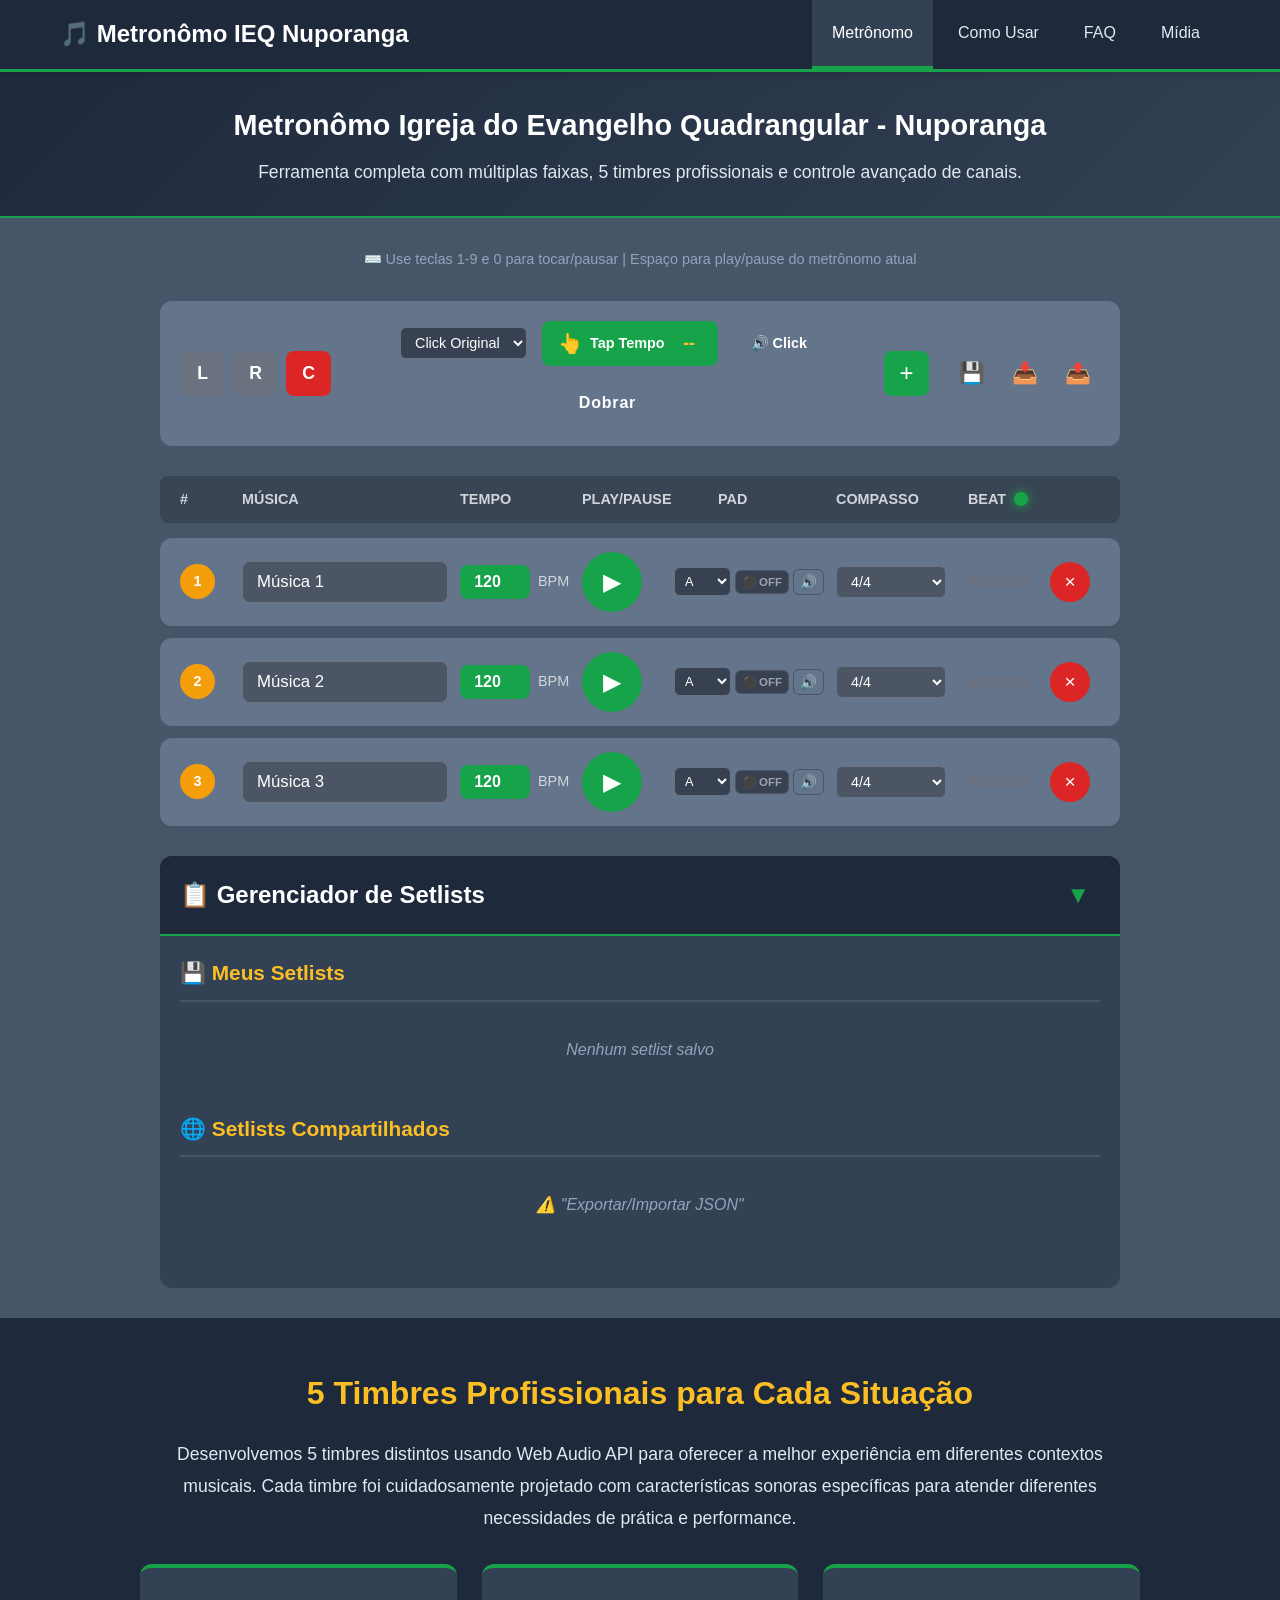
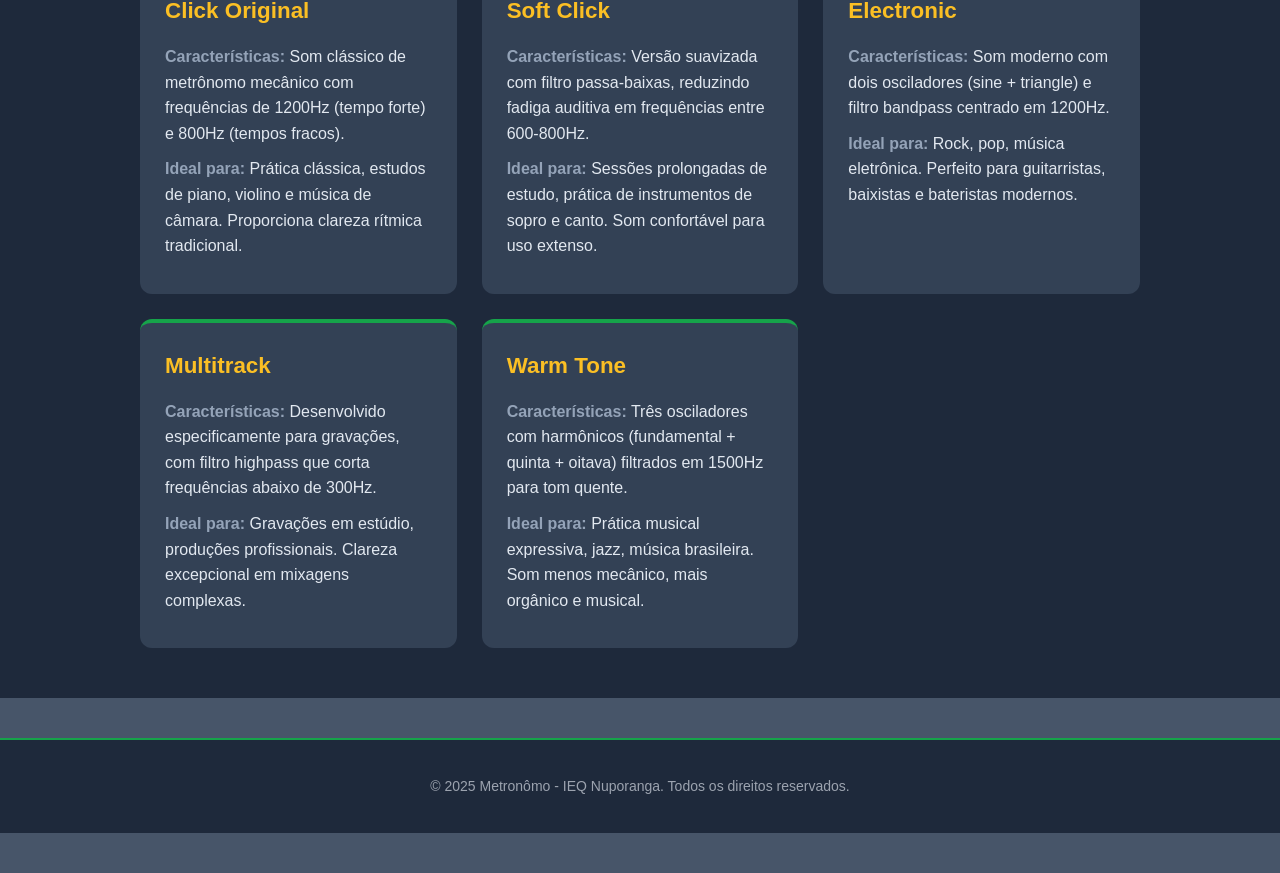
==== commit 6394fd04: "Update index.html" ====
--- a/metronomo/index.html
+++ b/metronomo/index.html
@@ -114,6 +114,7 @@
                 <li><a href="index.html" class="active">Metrônomo</a></li>              
                 <li><a href="como-usar.html">Como Usar</a></li>
                 <li><a href="faq.html">FAQ</a></li>
+				<li><a href="/">Mídia</a></li>
             </ul>
             <button class="nav-toggle" onclick="toggleMenu()">☰</button>
         </div>
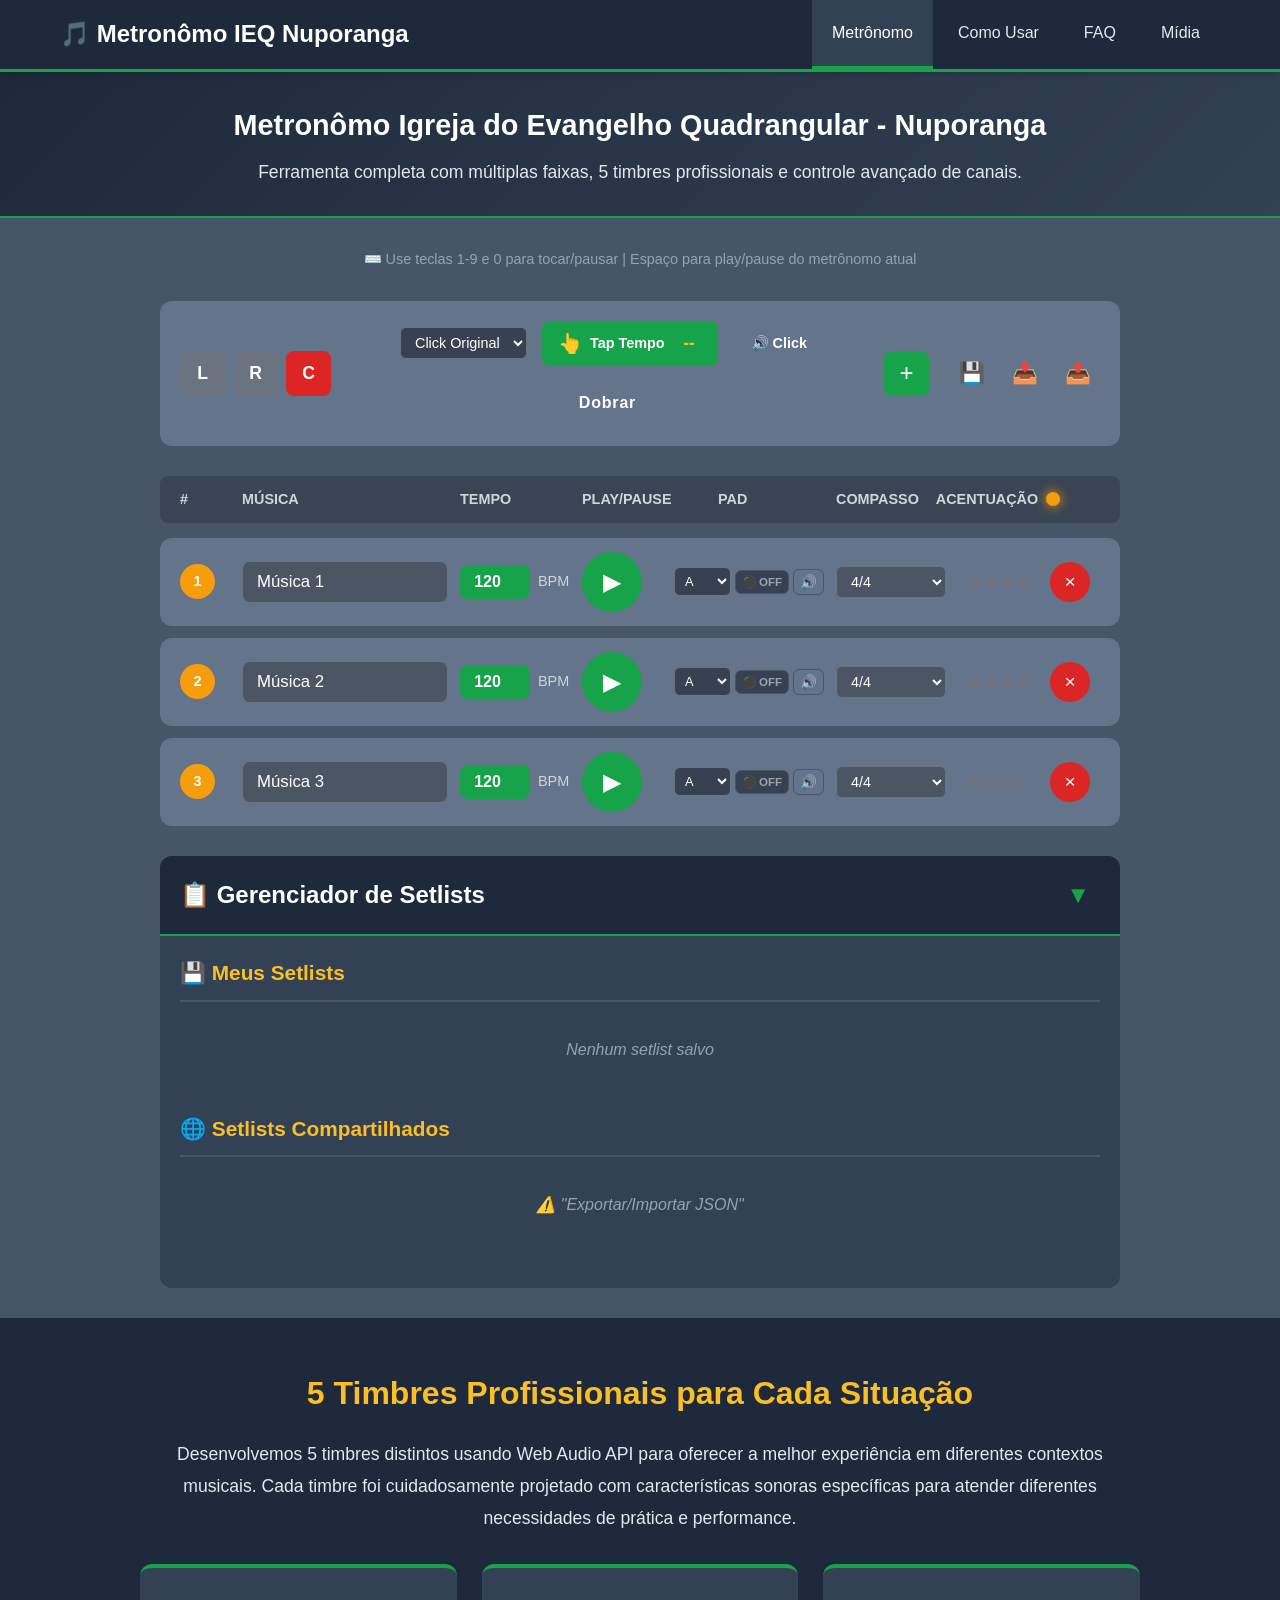
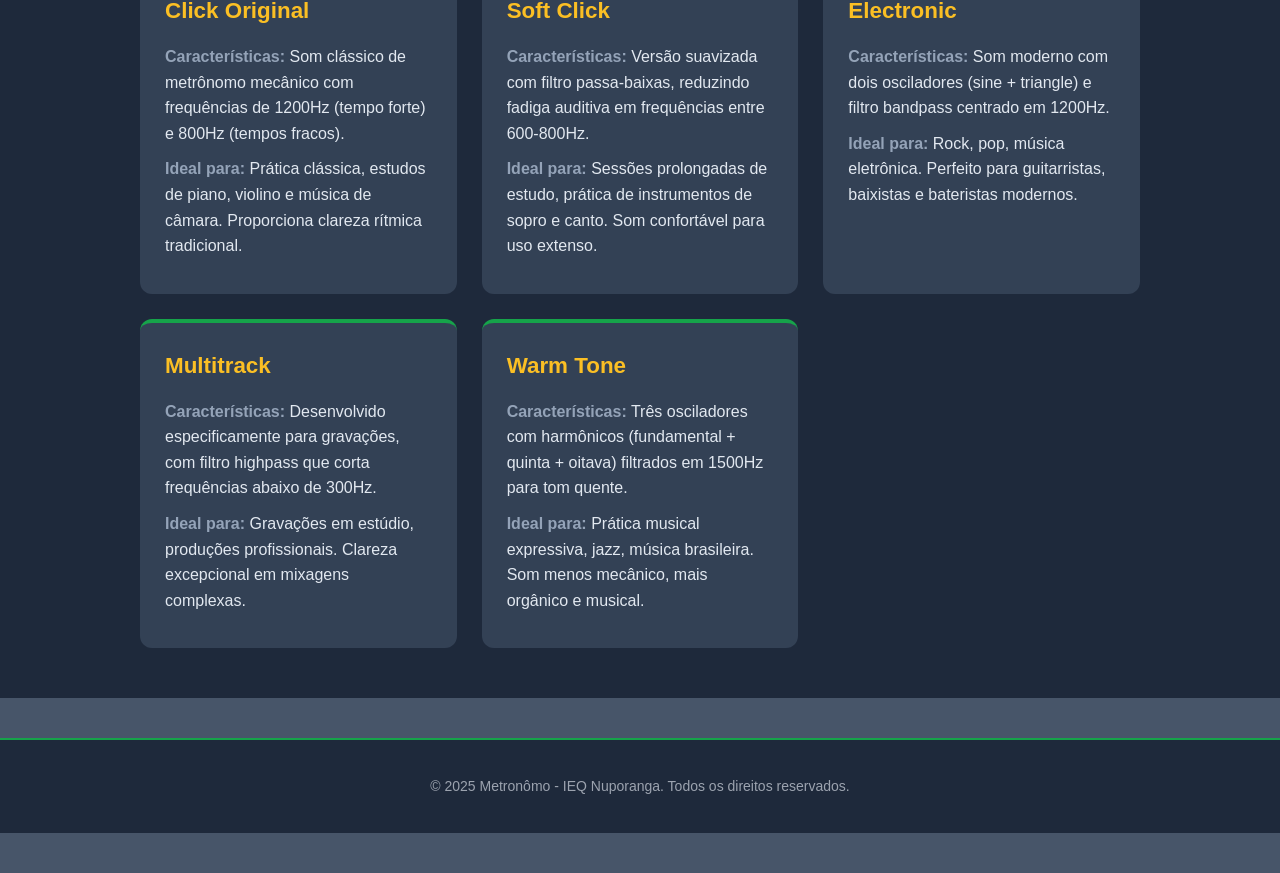
==== commit d460d19d: "Update index.html" ====
--- a/metronomo/index.html
+++ b/metronomo/index.html
@@ -203,7 +203,7 @@
             <div style="padding-left: 44px;">PAD</div>
             <div>COMPASSO</div>
             <div class="beat-header-container">
-                <span>BEAT</span>
+                <span>ACENTUAÇÃO</span>
                 <button class="global-accent-toggle enabled" 
                         id="globalAccentToggle"
                         onclick="toggleGlobalAccent()"
--- a/metronomo/style.css
+++ b/metronomo/style.css
@@ -708,13 +708,13 @@
 }
 
 .global-accent-toggle.enabled {
+	background: #f59e0b;
+    box-shadow: 0 0 12px  #f59e0b;
+}
+
+.global-accent-toggle.disabled {
     background: #16a34a;
     box-shadow: 0 0 12px #16a34a;
-}
-
-.global-accent-toggle.disabled {
-    background: #f59e0b;
-    box-shadow: 0 0 12px #f59e0b;
 }
 
 .global-accent-toggle:hover {
@@ -3115,4 +3115,4 @@
 
 
     
-}+}
--- a/metronomo/style.css
+++ b/metronomo/style.css
@@ -708,13 +708,13 @@
 }
 
 .global-accent-toggle.enabled {
+	background: #f59e0b;
+    box-shadow: 0 0 12px  #f59e0b;
+}
+
+.global-accent-toggle.disabled {
     background: #16a34a;
     box-shadow: 0 0 12px #16a34a;
-}
-
-.global-accent-toggle.disabled {
-    background: #f59e0b;
-    box-shadow: 0 0 12px #f59e0b;
 }
 
 .global-accent-toggle:hover {
@@ -3115,4 +3115,4 @@
 
 
     
-}+}
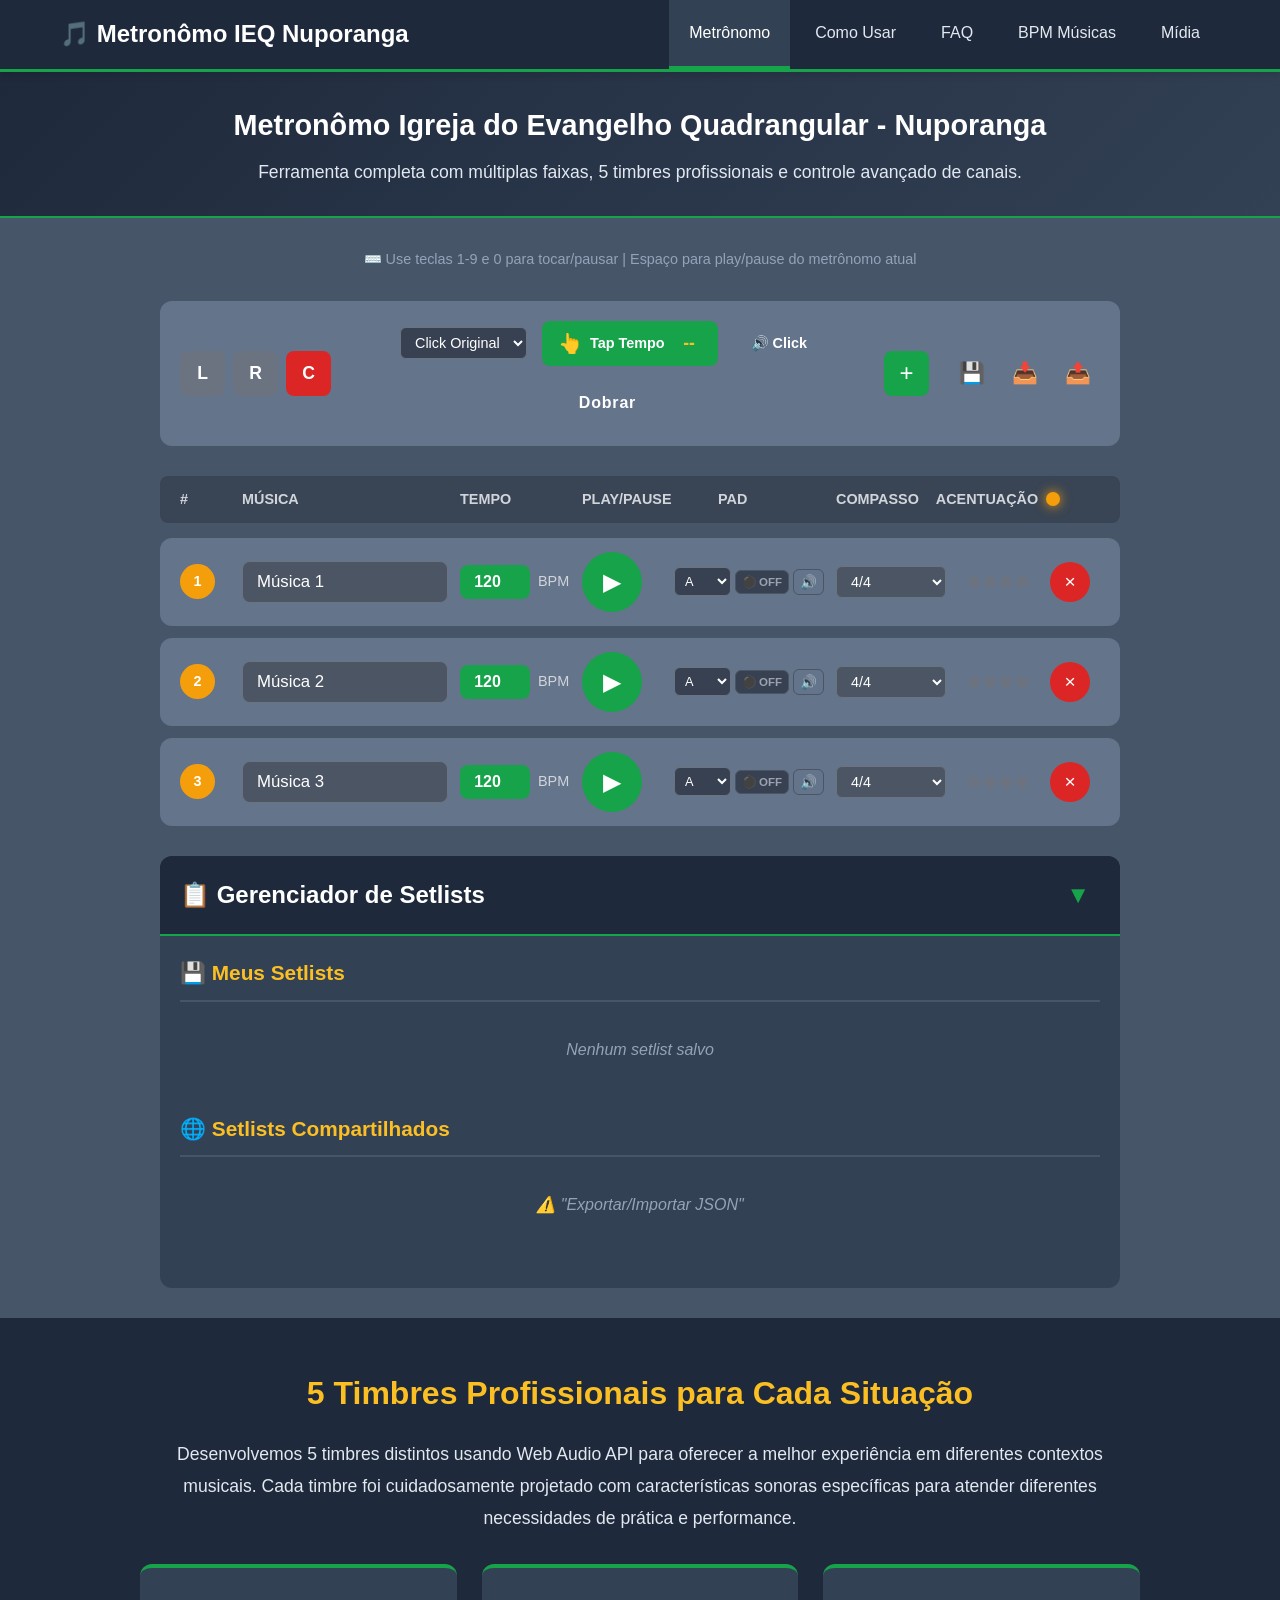
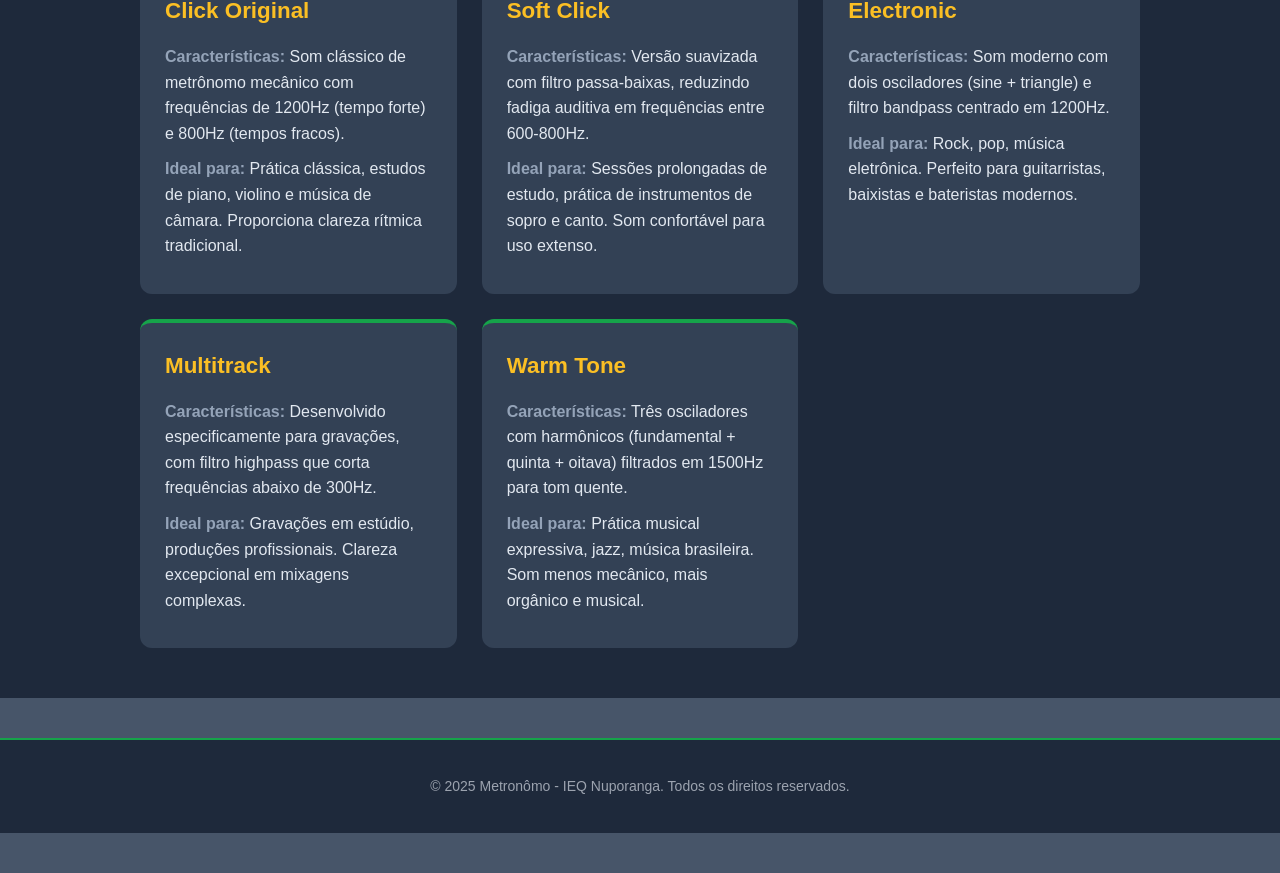
==== commit 3f567384: "Update index.html" ====
--- a/metronomo/index.html
+++ b/metronomo/index.html
@@ -15,13 +15,13 @@
     <link rel="canonical" href="https://www.otimizandooaltar.com/metronomo">
     
     <!-- Hreflang para português -->
-    <link rel="alternate" hreflang="pt-br" href="https://www.otimizandooaltar.com/metronomo">
-    <link rel="alternate" hreflang="pt" href="https://www.otimizandooaltar.com/metronomo">
-    <link rel="alternate" hreflang="x-default" href="https://www.otimizandooaltar.com/metronomo">
+    <link rel="alternate" hreflang="pt-br" href="https://midia.otimizandooaltar.com/metronomo">
+    <link rel="alternate" hreflang="pt" href="https://midia.otimizandooaltar.com/metronomo">
+    <link rel="alternate" hreflang="x-default" href="https://midia.otimizandooaltar.com/metronomo">
     
     <!-- Open Graph - Otimizado -->
     <meta property="og:type" content="website">
-    <meta property="og:url" content="https://www.otimizandooaltar.com/metronomo">
+    <meta property="og:url" content="https://midia.otimizandooaltar.com/metronomo">
     <meta property="og:site_name" content="Metrônomo | IEQ Nuporanga">
     <meta property="og:title" content="Metrônomo | IEQ Nuporanga">
     <meta property="og:description" content="Metronomo para o uso na igreja do evangelho quadrangular de Nuporanga.">
@@ -49,7 +49,7 @@
 	  "@type": "WebApplication",
 	  "name": "Metrônomo | IEQ Nuporanga",
 	  "alternateName": "Metrônomo Online IEQ Nuporanga",
-	  "url": "https://www.otimizandooaltar.com/metronomo",
+	  "url": "https://midia.otimizandooaltar.com/metronomo",
 	  "description": "Metrônomo online para uso na Igreja do Evangelho Quadrangular de Nuporanga. Ferramenta prática com múltiplos timbres, controle de BPM e recursos avançados para músicos e ministérios de louvor.",
 	  "applicationCategory": "MultimediaApplication",
 	  "operatingSystem": "Any",
@@ -85,7 +85,7 @@
 	  "@type": "Organization",
 	  "name": "IEQ Nuporanga",
 	  "alternateName": "Metrônomo IEQ Nuporanga",
-	  "url": "https://www.otimizandooaltar.com/metronomo",
+	  "url": "https://midia.otimizandooaltar.com/metronomo",
 	  "description": "Ferramenta de metrônomo online desenvolvida para uso na Igreja do Evangelho Quadrangular de Nuporanga, voltada para apoio musical e ministério de louvor.",
 	  "sameAs": [
 		"https://github.com/GabrielSchmeisk"
@@ -114,6 +114,11 @@
                 <li><a href="index.html" class="active">Metrônomo</a></li>              
                 <li><a href="como-usar.html">Como Usar</a></li>
                 <li><a href="faq.html">FAQ</a></li>
+				<li>
+				  <a href="https://songbpm.com/" target="_blank" rel="noopener noreferrer">
+				    BPM Músicas
+				  </a>
+				</li>
 				<li><a href="/">Mídia</a></li>
             </ul>
             <button class="nav-toggle" onclick="toggleMenu()">☰</button>
--- a/metronomo/style.css
+++ b/metronomo/style.css
@@ -1187,121 +1187,7 @@
     transform: translateX(5px);
 }
 
-/* Boxes de Artigos */
-.intro {
-    background: #475569;
-    padding: 20px;
-    border-radius: 8px;
-    border-left: 4px solid #fbbf24;
-    margin-bottom: 30px;
-    font-size: 1.1rem;
-}
-
-.error-box {
-    background: #7c2d12;
-    border-left: 4px solid #dc2626;
-    padding: 20px;
-    margin: 25px 0;
-    border-radius: 8px;
-}
-
-.error-box h4 {
-    color: #fca5a5;
-    margin-bottom: 10px;
-}
-
-.solution-box {
-    background: #14532d;
-    border-left: 4px solid #16a34a;
-    padding: 20px;
-    margin: 25px 0;
-    border-radius: 8px;
-}
-
-.solution-box h4 {
-    color: #86efac;
-    margin-bottom: 10px;
-}
-
-.tip-box {
-    background: #1e3a8a;
-    border-left: 4px solid #3b82f6;
-    padding: 20px;
-    margin: 25px 0;
-    border-radius: 8px;
-}
-
-.tip-box h4 {
-    color: #93c5fd;
-    margin-bottom: 10px;
-}
-
-.cta-box {
-    background: linear-gradient(135deg, #16a34a 0%, #15803d 100%);
-    color: white;
-    padding: 30px;
-    border-radius: 12px;
-    text-align: center;
-    margin: 40px 0;
-}
-
-.cta-box h3 {
-    color: white;
-    margin: 0 0 15px 0;
-}
-
-.cta-button {
-    display: inline-block;
-    background: #fbbf24;
-    color: #1e293b;
-    padding: 12px 30px;
-    border-radius: 25px;
-    text-decoration: none;
-    font-weight: bold;
-    margin-top: 15px;
-    transition: all 0.3s;
-}
-
-.cta-button:hover {
-    background: #f59e0b;
-    transform: scale(1.05);
-}
-
-.bpm-table {
-    width: 100%;
-    border-collapse: collapse;
-    margin: 20px 0;
-    background: #475569;
-    border-radius: 8px;
-    overflow: hidden;
-    table-layout: auto;
-}
-
-.bpm-table th {
-    background: #1e293b;
-    color: #fbbf24;
-    padding: 18px 20px;
-    text-align: left;
-    font-weight: 600;
-    font-size: 1rem;
-    white-space: nowrap;
-}
-
-.bpm-table td {
-    padding: 16px 20px;
-    border-bottom: 1px solid #64748b;
-    color: #e2e8f0;
-    line-height: 1.6;
-    vertical-align: top;
-}
-
-.bpm-table tr:last-child td {
-    border-bottom: none;
-}
-
-.bpm-table tr:hover {
-    background: #64748b;
-}
+
 
 /* Espaçamento específico para colunas */
 .bpm-table td:nth-child(1), /* Música */
@@ -1326,352 +1212,6 @@
     width: 45%;
 }
 
-/* Badge do BPM */
-.bpm-table td:nth-child(3) {
-    font-weight: bold;
-    color: #fbbf24;
-}
-
-/* Estilos para artigos */
-article {
-    background: transparent;
-}
-
-article h2 {
-    color: #fbbf24;
-    font-size: 1.8rem;
-    margin: 30px 0 15px 0;
-    padding-bottom: 10px;
-    border-bottom: 2px solid #16a34a;
-}
-
-article h3 {
-    color: #94a3b8;
-    font-size: 1.4rem;
-    margin: 25px 0 12px 0;
-}
-
-article h4 {
-    color: #e2e8f0;
-    font-size: 1.1rem;
-    margin: 15px 0 8px 0;
-}
-
-article p {
-    color: #e2e8f0;
-    margin-bottom: 15px;
-    font-size: 1.05rem;
-    line-height: 1.7;
-}
-
-article ul,
-article ol {
-    color: #e2e8f0;
-    margin: 15px 0 15px 30px;
-}
-
-article li {
-    margin-bottom: 10px;
-    line-height: 1.6;
-}
-
-article strong {
-    color: #fbbf24;
-    font-weight: 600;
-}
-
-article a {
-    color: #16a34a;
-    text-decoration: none;
-    transition: color 0.3s;
-}
-
-article a:hover {
-    color: #22c55e;
-    text-decoration: underline;
-}
-
-/* Estilos para código inline */
-article code {
-    background: #1e293b;
-    color: #fbbf24;
-    padding: 2px 6px;
-    border-radius: 4px;
-    font-family: 'Courier New', monospace;
-    font-size: 0.95em;
-}
-
-/* Estilos para blockquote */
-article blockquote {
-    background: #1e293b;
-    border-left: 4px solid #3b82f6;
-    padding: 15px 20px;
-    margin: 20px 0;
-    font-style: italic;
-    color: #94a3b8;
-}
-
-/* Responsividade para artigos */
-@media (max-width: 768px) {
-    article h2 {
-        font-size: 1.5rem;
-    }
-    
-    article h3 {
-        font-size: 1.2rem;
-    }
-    
-    .error-box,
-    .solution-box,
-    .tip-box,
-    .cta-box {
-        padding: 15px;
-    }
-    
-    /* Melhorar tabelas em mobile */
-    .bpm-table {
-        font-size: 0.9rem;
-    }
-    
-    .bpm-table th,
-    .bpm-table td {
-        padding: 12px 10px;
-    }
-    
-    .bpm-table td:nth-child(1), /* Música */
-    .bpm-table th:nth-child(1) {
-        width: 30%;
-    }
-    
-    .bpm-table td:nth-child(2), /* Artista */
-    .bpm-table th:nth-child(2) {
-        width: 25%;
-    }
-    
-    .bpm-table td:nth-child(3), /* BPM */
-    .bpm-table th:nth-child(3) {
-        width: 15%;
-    }
-    
-    .bpm-table td:nth-child(4), /* Características */
-    .bpm-table th:nth-child(4) {
-        width: 30%;
-    }
-    
-    /* Tempo table responsivo */
-    .tempo-row {
-        grid-template-columns: 140px 100px 1fr;
-        gap: 12px;
-        padding: 12px 0;
-    }
-    
-    .tempo-name {
-        font-size: 0.95rem;
-    }
-    
-    .tempo-range {
-        font-size: 0.9rem;
-    }
-    
-    .tempo-desc {
-        font-size: 0.85rem;
-    }
-}
-
-/* Breadcrumb */
-.breadcrumb {
-    background: #1e293b;
-    padding: 12px 20px;
-    border-radius: 8px;
-    margin-bottom: 25px;
-    font-size: 0.95rem;
-}
-
-.breadcrumb a {
-    color: #94a3b8;
-    text-decoration: none;
-    transition: color 0.3s;
-}
-
-.breadcrumb a:hover {
-    color: #16a34a;
-}
-
-.breadcrumb span {
-    color: #64748b;
-    margin: 0 8px;
-}
-
-.breadcrumb .current {
-    color: #fbbf24;
-}
-
-/* Responsividade do Blog */
-@media (max-width: 768px) {
-    .blog-grid {
-        grid-template-columns: 1fr;
-        gap: 20px;
-    }
-    
-    .blog-card-header h2 {
-        font-size: 1.2rem;
-    }
-    
-    .content-header h1 {
-        font-size: 2rem;
-    }
-    
-    .content-header .subtitle {
-        font-size: 1rem;
-    }
-}
-
-@media (max-width: 480px) {
-    .blog-card-header {
-        padding: 20px;
-    }
-    
-    .blog-card-body {
-        padding: 20px;
-    }
-    
-    .breadcrumb {
-        font-size: 0.85rem;
-        padding: 10px 15px;
-    }
-    
-    /* Tabelas em mobile pequeno */
-    .bpm-table {
-        font-size: 0.85rem;
-    }
-    
-    .bpm-table th,
-    .bpm-table td {
-        padding: 10px 8px;
-    }
-    
-    .bpm-table th {
-        font-size: 0.9rem;
-    }
-    
-    /* Empilhar colunas em mobile muito pequeno */
-    .tempo-row {
-        grid-template-columns: 1fr;
-        gap: 8px;
-        padding: 15px 0;
-    }
-    
-    .tempo-name,
-    .tempo-range {
-        display: inline-block;
-    }
-    
-    .tempo-range::before {
-        content: " • ";
-        color: #64748b;
-    }
-}
-
-.tip-card h4 {
-    color: #fbbf24;
-    margin-bottom: 10px;
-}
-
-.tip-card p {
-    color: #e2e8f0;
-    font-size: 0.95rem;
-}
-
-/* Tabela de Tempos */
-.tempo-table {
-    background: #475569;
-    border-radius: 8px;
-    padding: 25px;
-    margin: 20px 0;
-}
-
-.tempo-row {
-    display: grid;
-    grid-template-columns: 180px 140px 1fr;
-    gap: 20px;
-    padding: 16px 0;
-    border-bottom: 1px solid #64748b;
-    align-items: center;
-}
-
-.tempo-row:last-child {
-    border-bottom: none;
-}
-
-.tempo-name {
-    color: #fbbf24;
-    font-weight: bold;
-    font-size: 1.05rem;
-}
-
-.tempo-range {
-    color: #16a34a;
-    font-weight: 600;
-    font-size: 1rem;
-}
-
-.tempo-desc {
-    color: #e2e8f0;
-    line-height: 1.6;
-}
-
-/* Guias de Instrumento */
-.instrument-guide {
-    background: #475569;
-    padding: 20px;
-    border-radius: 8px;
-    margin-bottom: 20px;
-    border-left: 4px solid #16a34a;
-}
-
-.instrument-guide h3 {
-    color: #fbbf24;
-    margin-bottom: 15px;
-    font-size: 1.3rem;
-}
-
-/* Seção de Público */
-.audience-section {
-    background: #475569;
-    padding: 20px;
-    border-radius: 8px;
-    margin-bottom: 15px;
-}
-
-.audience-section h3 {
-    color: #fbbf24;
-    margin-bottom: 10px;
-}
-
-/* Grid de Features */
-.features-grid {
-    display: grid;
-    grid-template-columns: repeat(auto-fit, minmax(280px, 1fr));
-    gap: 20px;
-    margin: 30px 0;
-}
-
-.feature-card {
-    background: #475569;
-    padding: 20px;
-    border-radius: 12px;
-    border-left: 4px solid #16a34a;
-}
-
-.feature-card h3 {
-    color: #fbbf24;
-    margin-bottom: 10px;
-    font-size: 1.3rem;
-}
-
-.feature-card p {
-    color: #e2e8f0;
-}
 
 /* FAQ Items */
 .faq-item {
@@ -1745,183 +1285,7 @@
     box-shadow: 0 10px 20px rgba(22, 163, 74, 0.3);
 }
 
-/* Seção Apoiar o Projeto */
-.support-section {
-    background: linear-gradient(135deg, #1e3a2e 0%, #15803d 100%);
-    padding: 60px 20px;
-    border-top: 3px solid #16a34a;
-}
-
-.support-container {
-    max-width: 1000px;
-    margin: 0 auto;
-}
-
-.support-section h2 {
-    color: #ffffff;
-    font-size: 2.5rem;
-    text-align: center;
-    margin-bottom: 20px;
-}
-
-.support-intro {
-    color: #e2e8f0;
-    font-size: 1.2rem;
-    text-align: center;
-    margin-bottom: 40px;
-    line-height: 1.8;
-}
-
-.support-intro strong {
-    color: #fbbf24;
-}
-
-.support-content {
-    display: grid;
-    grid-template-columns: 1fr 1fr;
-    gap: 40px;
-    margin-bottom: 40px;
-}
-
-.support-text h3 {
-    color: #fbbf24;
-    font-size: 1.5rem;
-    margin-bottom: 20px;
-}
-
-.support-benefits {
-    list-style: none;
-    padding: 0;
-    margin: 20px 0;
-}
-
-.support-benefits li {
-    color: #e2e8f0;
-    font-size: 1.1rem;
-    margin-bottom: 12px;
-    padding-left: 10px;
-}
-
-.support-thanks {
-    color: #e2e8f0;
-    font-size: 1rem;
-    margin-top: 20px;
-    font-style: italic;
-}
-
-.pix-container {
-    background: rgba(255, 255, 255, 0.1);
-    padding: 30px;
-    border-radius: 16px;
-    text-align: center;
-    backdrop-filter: blur(10px);
-    border: 2px solid rgba(255, 255, 255, 0.2);
-}
-
-.pix-container h3 {
-    color: #ffffff;
-    font-size: 1.8rem;
-    margin-bottom: 15px;
-}
-
-.pix-instruction {
-    color: #e2e8f0;
-    font-size: 1rem;
-    margin-bottom: 20px;
-}
-
-.qr-code-wrapper {
-    background: white;
-    padding: 20px;
-    border-radius: 12px;
-    display: inline-block;
-    margin-bottom: 20px;
-    box-shadow: 0 8px 16px rgba(0,0,0,0.2);
-}
-
-.qr-code {
-    width: 200px;
-    height: 200px;
-    display: block;
-}
-
-.copy-pix-btn {
-    background: #16a34a;
-    color: white;
-    border: none;
-    padding: 15px 30px;
-    border-radius: 8px;
-    font-size: 1.1rem;
-    font-weight: 600;
-    cursor: pointer;
-    transition: all 0.3s;
-    box-shadow: 0 4px 12px rgba(22, 163, 74, 0.3);
-}
-
-.copy-pix-btn:hover {
-    background: #22c55e;
-    transform: translateY(-2px);
-    box-shadow: 0 6px 20px rgba(22, 163, 74, 0.4);
-}
-
-.copy-pix-btn:active {
-    transform: translateY(0);
-}
-
-.pix-key {
-    color: #fbbf24;
-    font-family: monospace;
-    font-size: 0.9rem;
-    margin-top: 10px;
-    word-break: break-all;
-}
-
-.other-ways {
-    background: rgba(255, 255, 255, 0.1);
-    padding: 30px;
-    border-radius: 12px;
-    text-align: center;
-}
-
-.other-ways p {
-    color: #ffffff;
-    font-size: 1.2rem;
-    margin-bottom: 20px;
-}
-
-.other-ways-grid {
-    display: grid;
-    grid-template-columns: repeat(auto-fit, minmax(200px, 1fr));
-    gap: 20px;
-}
-
-.way-card {
-    background: rgba(255, 255, 255, 0.15);
-    padding: 20px;
-    border-radius: 10px;
-    display: flex;
-    flex-direction: column;
-    align-items: center;
-    gap: 10px;
-    transition: all 0.3s;
-    border: 2px solid transparent;
-}
-
-.way-card:hover {
-    background: rgba(255, 255, 255, 0.25);
-    border-color: #fbbf24;
-    transform: translateY(-5px);
-}
-
-.way-icon {
-    font-size: 2.5rem;
-}
-
-.way-text {
-    color: #e2e8f0;
-    font-size: 1rem;
-    font-weight: 500;
-}
+
 
 /* Seção de Timbres */
 .timbres-section {
@@ -2900,196 +2264,6 @@
 /* ══ FIM PAD ══════════════════════════════════════ */
 
 
-/* ══════════════════════════════════════════════════
-   CARROSSEL DE ARTIGOS DO BLOG
-══════════════════════════════════════════════════ */
-
-.blog-carousel-section {
-    background: #1e293b;
-    padding: 50px 20px;
-    border-top: 2px solid #16a34a;
-    border-bottom: 2px solid #16a34a;
-}
-
-.blog-carousel-container {
-    max-width: 1000px;
-    margin: 0 auto;
-}
-
-.blog-carousel-title {
-    color: #fbbf24;
-    font-size: 1.8rem;
-    text-align: center;
-    margin-bottom: 6px;
-}
-
-.blog-carousel-subtitle {
-    color: #94a3b8;
-    text-align: center;
-    font-size: 1rem;
-    margin-bottom: 30px;
-}
-
-.carousel-wrapper {
-    display: flex;
-    align-items: center;
-    gap: 10px;
-}
-
-.carousel-track-outer {
-    flex: 1;
-    overflow: hidden;
-}
-
-.carousel-track {
-    display: flex;
-    gap: 20px;
-    transition: transform 0.4s ease;
-}
-
-/* Card individual */
-.carousel-card {
-    flex: 0 0 calc((100% - 40px) / 3); /* 3 visíveis por padrão */
-    background: #334155;
-    border-radius: 12px;
-    padding: 20px;
-    text-decoration: none;
-    color: white;
-    display: flex;
-    flex-direction: column;
-    gap: 10px;
-    border: 1px solid #475569;
-    transition: transform 0.2s, border-color 0.2s, box-shadow 0.2s;
-    cursor: pointer;
-}
-
-.carousel-card:hover {
-    transform: translateY(-4px);
-    border-color: #16a34a;
-    box-shadow: 0 8px 24px rgba(22,163,74,0.15);
-}
-
-.carousel-tag {
-    font-size: 0.75rem;
-    font-weight: 700;
-    color: #16a34a;
-    text-transform: uppercase;
-    letter-spacing: 0.05em;
-}
-
-.carousel-card h3 {
-    font-size: 1rem;
-    font-weight: 700;
-    color: #f1f5f9;
-    line-height: 1.4;
-    margin: 0;
-}
-
-.carousel-card p {
-    font-size: 0.88rem;
-    color: #94a3b8;
-    line-height: 1.6;
-    flex: 1;
-    margin: 0;
-}
-
-.carousel-read {
-    font-size: 0.82rem;
-    font-weight: 600;
-    color: #16a34a;
-    margin-top: auto;
-}
-
-/* Botões prev/next */
-.carousel-btn {
-    background: #334155;
-    border: 1px solid #475569;
-    color: #e2e8f0;
-    width: 40px;
-    height: 40px;
-    border-radius: 50%;
-    font-size: 1.5rem;
-    cursor: pointer;
-    flex-shrink: 0;
-    display: flex;
-    align-items: center;
-    justify-content: center;
-    transition: background 0.2s, border-color 0.2s;
-    line-height: 1;
-    padding-bottom: 2px;
-}
-
-.carousel-btn:hover {
-    background: #16a34a;
-    border-color: #16a34a;
-}
-
-/* Dots */
-.carousel-dots {
-    display: flex;
-    justify-content: center;
-    gap: 8px;
-    margin-top: 20px;
-}
-
-.carousel-dot {
-    width: 10px;
-    height: 10px;
-    border-radius: 50%;
-    border: none;
-    background: #475569;
-    cursor: pointer;
-    transition: background 0.2s, transform 0.2s;
-    padding: 0;
-}
-
-.carousel-dot.active {
-    background: #16a34a;
-    transform: scale(1.3);
-}
-
-/* Botão ver todos */
-.carousel-all-btn {
-    display: inline-block;
-    background: transparent;
-    border: 2px solid #16a34a;
-    color: #16a34a;
-    padding: 10px 28px;
-    border-radius: 25px;
-    text-decoration: none;
-    font-weight: 600;
-    font-size: 0.95rem;
-    transition: all 0.2s;
-}
-
-.carousel-all-btn:hover {
-    background: #16a34a;
-    color: white;
-}
-
-/* Responsivo — 2 cards em tablet */
-@media (max-width: 900px) {
-    .carousel-card {
-        flex: 0 0 calc((100% - 20px) / 2);
-    }
-}
-
-/* Responsivo — 1 card em mobile */
-@media (max-width: 580px) {
-    .blog-carousel-section {
-        padding: 30px 15px;
-    }
-    .carousel-card {
-        flex: 0 0 100%;
-    }
-    .carousel-btn {
-        width: 34px;
-        height: 34px;
-        font-size: 1.2rem;
-    }
-}
-
-/* ══ FIM CARROSSEL ════════════════════════════════ */
 
 /* Print Styles */
 @media print {
--- a/metronomo/style.css
+++ b/metronomo/style.css
@@ -1187,121 +1187,7 @@
     transform: translateX(5px);
 }
 
-/* Boxes de Artigos */
-.intro {
-    background: #475569;
-    padding: 20px;
-    border-radius: 8px;
-    border-left: 4px solid #fbbf24;
-    margin-bottom: 30px;
-    font-size: 1.1rem;
-}
-
-.error-box {
-    background: #7c2d12;
-    border-left: 4px solid #dc2626;
-    padding: 20px;
-    margin: 25px 0;
-    border-radius: 8px;
-}
-
-.error-box h4 {
-    color: #fca5a5;
-    margin-bottom: 10px;
-}
-
-.solution-box {
-    background: #14532d;
-    border-left: 4px solid #16a34a;
-    padding: 20px;
-    margin: 25px 0;
-    border-radius: 8px;
-}
-
-.solution-box h4 {
-    color: #86efac;
-    margin-bottom: 10px;
-}
-
-.tip-box {
-    background: #1e3a8a;
-    border-left: 4px solid #3b82f6;
-    padding: 20px;
-    margin: 25px 0;
-    border-radius: 8px;
-}
-
-.tip-box h4 {
-    color: #93c5fd;
-    margin-bottom: 10px;
-}
-
-.cta-box {
-    background: linear-gradient(135deg, #16a34a 0%, #15803d 100%);
-    color: white;
-    padding: 30px;
-    border-radius: 12px;
-    text-align: center;
-    margin: 40px 0;
-}
-
-.cta-box h3 {
-    color: white;
-    margin: 0 0 15px 0;
-}
-
-.cta-button {
-    display: inline-block;
-    background: #fbbf24;
-    color: #1e293b;
-    padding: 12px 30px;
-    border-radius: 25px;
-    text-decoration: none;
-    font-weight: bold;
-    margin-top: 15px;
-    transition: all 0.3s;
-}
-
-.cta-button:hover {
-    background: #f59e0b;
-    transform: scale(1.05);
-}
-
-.bpm-table {
-    width: 100%;
-    border-collapse: collapse;
-    margin: 20px 0;
-    background: #475569;
-    border-radius: 8px;
-    overflow: hidden;
-    table-layout: auto;
-}
-
-.bpm-table th {
-    background: #1e293b;
-    color: #fbbf24;
-    padding: 18px 20px;
-    text-align: left;
-    font-weight: 600;
-    font-size: 1rem;
-    white-space: nowrap;
-}
-
-.bpm-table td {
-    padding: 16px 20px;
-    border-bottom: 1px solid #64748b;
-    color: #e2e8f0;
-    line-height: 1.6;
-    vertical-align: top;
-}
-
-.bpm-table tr:last-child td {
-    border-bottom: none;
-}
-
-.bpm-table tr:hover {
-    background: #64748b;
-}
+
 
 /* Espaçamento específico para colunas */
 .bpm-table td:nth-child(1), /* Música */
@@ -1326,352 +1212,6 @@
     width: 45%;
 }
 
-/* Badge do BPM */
-.bpm-table td:nth-child(3) {
-    font-weight: bold;
-    color: #fbbf24;
-}
-
-/* Estilos para artigos */
-article {
-    background: transparent;
-}
-
-article h2 {
-    color: #fbbf24;
-    font-size: 1.8rem;
-    margin: 30px 0 15px 0;
-    padding-bottom: 10px;
-    border-bottom: 2px solid #16a34a;
-}
-
-article h3 {
-    color: #94a3b8;
-    font-size: 1.4rem;
-    margin: 25px 0 12px 0;
-}
-
-article h4 {
-    color: #e2e8f0;
-    font-size: 1.1rem;
-    margin: 15px 0 8px 0;
-}
-
-article p {
-    color: #e2e8f0;
-    margin-bottom: 15px;
-    font-size: 1.05rem;
-    line-height: 1.7;
-}
-
-article ul,
-article ol {
-    color: #e2e8f0;
-    margin: 15px 0 15px 30px;
-}
-
-article li {
-    margin-bottom: 10px;
-    line-height: 1.6;
-}
-
-article strong {
-    color: #fbbf24;
-    font-weight: 600;
-}
-
-article a {
-    color: #16a34a;
-    text-decoration: none;
-    transition: color 0.3s;
-}
-
-article a:hover {
-    color: #22c55e;
-    text-decoration: underline;
-}
-
-/* Estilos para código inline */
-article code {
-    background: #1e293b;
-    color: #fbbf24;
-    padding: 2px 6px;
-    border-radius: 4px;
-    font-family: 'Courier New', monospace;
-    font-size: 0.95em;
-}
-
-/* Estilos para blockquote */
-article blockquote {
-    background: #1e293b;
-    border-left: 4px solid #3b82f6;
-    padding: 15px 20px;
-    margin: 20px 0;
-    font-style: italic;
-    color: #94a3b8;
-}
-
-/* Responsividade para artigos */
-@media (max-width: 768px) {
-    article h2 {
-        font-size: 1.5rem;
-    }
-    
-    article h3 {
-        font-size: 1.2rem;
-    }
-    
-    .error-box,
-    .solution-box,
-    .tip-box,
-    .cta-box {
-        padding: 15px;
-    }
-    
-    /* Melhorar tabelas em mobile */
-    .bpm-table {
-        font-size: 0.9rem;
-    }
-    
-    .bpm-table th,
-    .bpm-table td {
-        padding: 12px 10px;
-    }
-    
-    .bpm-table td:nth-child(1), /* Música */
-    .bpm-table th:nth-child(1) {
-        width: 30%;
-    }
-    
-    .bpm-table td:nth-child(2), /* Artista */
-    .bpm-table th:nth-child(2) {
-        width: 25%;
-    }
-    
-    .bpm-table td:nth-child(3), /* BPM */
-    .bpm-table th:nth-child(3) {
-        width: 15%;
-    }
-    
-    .bpm-table td:nth-child(4), /* Características */
-    .bpm-table th:nth-child(4) {
-        width: 30%;
-    }
-    
-    /* Tempo table responsivo */
-    .tempo-row {
-        grid-template-columns: 140px 100px 1fr;
-        gap: 12px;
-        padding: 12px 0;
-    }
-    
-    .tempo-name {
-        font-size: 0.95rem;
-    }
-    
-    .tempo-range {
-        font-size: 0.9rem;
-    }
-    
-    .tempo-desc {
-        font-size: 0.85rem;
-    }
-}
-
-/* Breadcrumb */
-.breadcrumb {
-    background: #1e293b;
-    padding: 12px 20px;
-    border-radius: 8px;
-    margin-bottom: 25px;
-    font-size: 0.95rem;
-}
-
-.breadcrumb a {
-    color: #94a3b8;
-    text-decoration: none;
-    transition: color 0.3s;
-}
-
-.breadcrumb a:hover {
-    color: #16a34a;
-}
-
-.breadcrumb span {
-    color: #64748b;
-    margin: 0 8px;
-}
-
-.breadcrumb .current {
-    color: #fbbf24;
-}
-
-/* Responsividade do Blog */
-@media (max-width: 768px) {
-    .blog-grid {
-        grid-template-columns: 1fr;
-        gap: 20px;
-    }
-    
-    .blog-card-header h2 {
-        font-size: 1.2rem;
-    }
-    
-    .content-header h1 {
-        font-size: 2rem;
-    }
-    
-    .content-header .subtitle {
-        font-size: 1rem;
-    }
-}
-
-@media (max-width: 480px) {
-    .blog-card-header {
-        padding: 20px;
-    }
-    
-    .blog-card-body {
-        padding: 20px;
-    }
-    
-    .breadcrumb {
-        font-size: 0.85rem;
-        padding: 10px 15px;
-    }
-    
-    /* Tabelas em mobile pequeno */
-    .bpm-table {
-        font-size: 0.85rem;
-    }
-    
-    .bpm-table th,
-    .bpm-table td {
-        padding: 10px 8px;
-    }
-    
-    .bpm-table th {
-        font-size: 0.9rem;
-    }
-    
-    /* Empilhar colunas em mobile muito pequeno */
-    .tempo-row {
-        grid-template-columns: 1fr;
-        gap: 8px;
-        padding: 15px 0;
-    }
-    
-    .tempo-name,
-    .tempo-range {
-        display: inline-block;
-    }
-    
-    .tempo-range::before {
-        content: " • ";
-        color: #64748b;
-    }
-}
-
-.tip-card h4 {
-    color: #fbbf24;
-    margin-bottom: 10px;
-}
-
-.tip-card p {
-    color: #e2e8f0;
-    font-size: 0.95rem;
-}
-
-/* Tabela de Tempos */
-.tempo-table {
-    background: #475569;
-    border-radius: 8px;
-    padding: 25px;
-    margin: 20px 0;
-}
-
-.tempo-row {
-    display: grid;
-    grid-template-columns: 180px 140px 1fr;
-    gap: 20px;
-    padding: 16px 0;
-    border-bottom: 1px solid #64748b;
-    align-items: center;
-}
-
-.tempo-row:last-child {
-    border-bottom: none;
-}
-
-.tempo-name {
-    color: #fbbf24;
-    font-weight: bold;
-    font-size: 1.05rem;
-}
-
-.tempo-range {
-    color: #16a34a;
-    font-weight: 600;
-    font-size: 1rem;
-}
-
-.tempo-desc {
-    color: #e2e8f0;
-    line-height: 1.6;
-}
-
-/* Guias de Instrumento */
-.instrument-guide {
-    background: #475569;
-    padding: 20px;
-    border-radius: 8px;
-    margin-bottom: 20px;
-    border-left: 4px solid #16a34a;
-}
-
-.instrument-guide h3 {
-    color: #fbbf24;
-    margin-bottom: 15px;
-    font-size: 1.3rem;
-}
-
-/* Seção de Público */
-.audience-section {
-    background: #475569;
-    padding: 20px;
-    border-radius: 8px;
-    margin-bottom: 15px;
-}
-
-.audience-section h3 {
-    color: #fbbf24;
-    margin-bottom: 10px;
-}
-
-/* Grid de Features */
-.features-grid {
-    display: grid;
-    grid-template-columns: repeat(auto-fit, minmax(280px, 1fr));
-    gap: 20px;
-    margin: 30px 0;
-}
-
-.feature-card {
-    background: #475569;
-    padding: 20px;
-    border-radius: 12px;
-    border-left: 4px solid #16a34a;
-}
-
-.feature-card h3 {
-    color: #fbbf24;
-    margin-bottom: 10px;
-    font-size: 1.3rem;
-}
-
-.feature-card p {
-    color: #e2e8f0;
-}
 
 /* FAQ Items */
 .faq-item {
@@ -1745,183 +1285,7 @@
     box-shadow: 0 10px 20px rgba(22, 163, 74, 0.3);
 }
 
-/* Seção Apoiar o Projeto */
-.support-section {
-    background: linear-gradient(135deg, #1e3a2e 0%, #15803d 100%);
-    padding: 60px 20px;
-    border-top: 3px solid #16a34a;
-}
-
-.support-container {
-    max-width: 1000px;
-    margin: 0 auto;
-}
-
-.support-section h2 {
-    color: #ffffff;
-    font-size: 2.5rem;
-    text-align: center;
-    margin-bottom: 20px;
-}
-
-.support-intro {
-    color: #e2e8f0;
-    font-size: 1.2rem;
-    text-align: center;
-    margin-bottom: 40px;
-    line-height: 1.8;
-}
-
-.support-intro strong {
-    color: #fbbf24;
-}
-
-.support-content {
-    display: grid;
-    grid-template-columns: 1fr 1fr;
-    gap: 40px;
-    margin-bottom: 40px;
-}
-
-.support-text h3 {
-    color: #fbbf24;
-    font-size: 1.5rem;
-    margin-bottom: 20px;
-}
-
-.support-benefits {
-    list-style: none;
-    padding: 0;
-    margin: 20px 0;
-}
-
-.support-benefits li {
-    color: #e2e8f0;
-    font-size: 1.1rem;
-    margin-bottom: 12px;
-    padding-left: 10px;
-}
-
-.support-thanks {
-    color: #e2e8f0;
-    font-size: 1rem;
-    margin-top: 20px;
-    font-style: italic;
-}
-
-.pix-container {
-    background: rgba(255, 255, 255, 0.1);
-    padding: 30px;
-    border-radius: 16px;
-    text-align: center;
-    backdrop-filter: blur(10px);
-    border: 2px solid rgba(255, 255, 255, 0.2);
-}
-
-.pix-container h3 {
-    color: #ffffff;
-    font-size: 1.8rem;
-    margin-bottom: 15px;
-}
-
-.pix-instruction {
-    color: #e2e8f0;
-    font-size: 1rem;
-    margin-bottom: 20px;
-}
-
-.qr-code-wrapper {
-    background: white;
-    padding: 20px;
-    border-radius: 12px;
-    display: inline-block;
-    margin-bottom: 20px;
-    box-shadow: 0 8px 16px rgba(0,0,0,0.2);
-}
-
-.qr-code {
-    width: 200px;
-    height: 200px;
-    display: block;
-}
-
-.copy-pix-btn {
-    background: #16a34a;
-    color: white;
-    border: none;
-    padding: 15px 30px;
-    border-radius: 8px;
-    font-size: 1.1rem;
-    font-weight: 600;
-    cursor: pointer;
-    transition: all 0.3s;
-    box-shadow: 0 4px 12px rgba(22, 163, 74, 0.3);
-}
-
-.copy-pix-btn:hover {
-    background: #22c55e;
-    transform: translateY(-2px);
-    box-shadow: 0 6px 20px rgba(22, 163, 74, 0.4);
-}
-
-.copy-pix-btn:active {
-    transform: translateY(0);
-}
-
-.pix-key {
-    color: #fbbf24;
-    font-family: monospace;
-    font-size: 0.9rem;
-    margin-top: 10px;
-    word-break: break-all;
-}
-
-.other-ways {
-    background: rgba(255, 255, 255, 0.1);
-    padding: 30px;
-    border-radius: 12px;
-    text-align: center;
-}
-
-.other-ways p {
-    color: #ffffff;
-    font-size: 1.2rem;
-    margin-bottom: 20px;
-}
-
-.other-ways-grid {
-    display: grid;
-    grid-template-columns: repeat(auto-fit, minmax(200px, 1fr));
-    gap: 20px;
-}
-
-.way-card {
-    background: rgba(255, 255, 255, 0.15);
-    padding: 20px;
-    border-radius: 10px;
-    display: flex;
-    flex-direction: column;
-    align-items: center;
-    gap: 10px;
-    transition: all 0.3s;
-    border: 2px solid transparent;
-}
-
-.way-card:hover {
-    background: rgba(255, 255, 255, 0.25);
-    border-color: #fbbf24;
-    transform: translateY(-5px);
-}
-
-.way-icon {
-    font-size: 2.5rem;
-}
-
-.way-text {
-    color: #e2e8f0;
-    font-size: 1rem;
-    font-weight: 500;
-}
+
 
 /* Seção de Timbres */
 .timbres-section {
@@ -2900,196 +2264,6 @@
 /* ══ FIM PAD ══════════════════════════════════════ */
 
 
-/* ══════════════════════════════════════════════════
-   CARROSSEL DE ARTIGOS DO BLOG
-══════════════════════════════════════════════════ */
-
-.blog-carousel-section {
-    background: #1e293b;
-    padding: 50px 20px;
-    border-top: 2px solid #16a34a;
-    border-bottom: 2px solid #16a34a;
-}
-
-.blog-carousel-container {
-    max-width: 1000px;
-    margin: 0 auto;
-}
-
-.blog-carousel-title {
-    color: #fbbf24;
-    font-size: 1.8rem;
-    text-align: center;
-    margin-bottom: 6px;
-}
-
-.blog-carousel-subtitle {
-    color: #94a3b8;
-    text-align: center;
-    font-size: 1rem;
-    margin-bottom: 30px;
-}
-
-.carousel-wrapper {
-    display: flex;
-    align-items: center;
-    gap: 10px;
-}
-
-.carousel-track-outer {
-    flex: 1;
-    overflow: hidden;
-}
-
-.carousel-track {
-    display: flex;
-    gap: 20px;
-    transition: transform 0.4s ease;
-}
-
-/* Card individual */
-.carousel-card {
-    flex: 0 0 calc((100% - 40px) / 3); /* 3 visíveis por padrão */
-    background: #334155;
-    border-radius: 12px;
-    padding: 20px;
-    text-decoration: none;
-    color: white;
-    display: flex;
-    flex-direction: column;
-    gap: 10px;
-    border: 1px solid #475569;
-    transition: transform 0.2s, border-color 0.2s, box-shadow 0.2s;
-    cursor: pointer;
-}
-
-.carousel-card:hover {
-    transform: translateY(-4px);
-    border-color: #16a34a;
-    box-shadow: 0 8px 24px rgba(22,163,74,0.15);
-}
-
-.carousel-tag {
-    font-size: 0.75rem;
-    font-weight: 700;
-    color: #16a34a;
-    text-transform: uppercase;
-    letter-spacing: 0.05em;
-}
-
-.carousel-card h3 {
-    font-size: 1rem;
-    font-weight: 700;
-    color: #f1f5f9;
-    line-height: 1.4;
-    margin: 0;
-}
-
-.carousel-card p {
-    font-size: 0.88rem;
-    color: #94a3b8;
-    line-height: 1.6;
-    flex: 1;
-    margin: 0;
-}
-
-.carousel-read {
-    font-size: 0.82rem;
-    font-weight: 600;
-    color: #16a34a;
-    margin-top: auto;
-}
-
-/* Botões prev/next */
-.carousel-btn {
-    background: #334155;
-    border: 1px solid #475569;
-    color: #e2e8f0;
-    width: 40px;
-    height: 40px;
-    border-radius: 50%;
-    font-size: 1.5rem;
-    cursor: pointer;
-    flex-shrink: 0;
-    display: flex;
-    align-items: center;
-    justify-content: center;
-    transition: background 0.2s, border-color 0.2s;
-    line-height: 1;
-    padding-bottom: 2px;
-}
-
-.carousel-btn:hover {
-    background: #16a34a;
-    border-color: #16a34a;
-}
-
-/* Dots */
-.carousel-dots {
-    display: flex;
-    justify-content: center;
-    gap: 8px;
-    margin-top: 20px;
-}
-
-.carousel-dot {
-    width: 10px;
-    height: 10px;
-    border-radius: 50%;
-    border: none;
-    background: #475569;
-    cursor: pointer;
-    transition: background 0.2s, transform 0.2s;
-    padding: 0;
-}
-
-.carousel-dot.active {
-    background: #16a34a;
-    transform: scale(1.3);
-}
-
-/* Botão ver todos */
-.carousel-all-btn {
-    display: inline-block;
-    background: transparent;
-    border: 2px solid #16a34a;
-    color: #16a34a;
-    padding: 10px 28px;
-    border-radius: 25px;
-    text-decoration: none;
-    font-weight: 600;
-    font-size: 0.95rem;
-    transition: all 0.2s;
-}
-
-.carousel-all-btn:hover {
-    background: #16a34a;
-    color: white;
-}
-
-/* Responsivo — 2 cards em tablet */
-@media (max-width: 900px) {
-    .carousel-card {
-        flex: 0 0 calc((100% - 20px) / 2);
-    }
-}
-
-/* Responsivo — 1 card em mobile */
-@media (max-width: 580px) {
-    .blog-carousel-section {
-        padding: 30px 15px;
-    }
-    .carousel-card {
-        flex: 0 0 100%;
-    }
-    .carousel-btn {
-        width: 34px;
-        height: 34px;
-        font-size: 1.2rem;
-    }
-}
-
-/* ══ FIM CARROSSEL ════════════════════════════════ */
 
 /* Print Styles */
 @media print {
